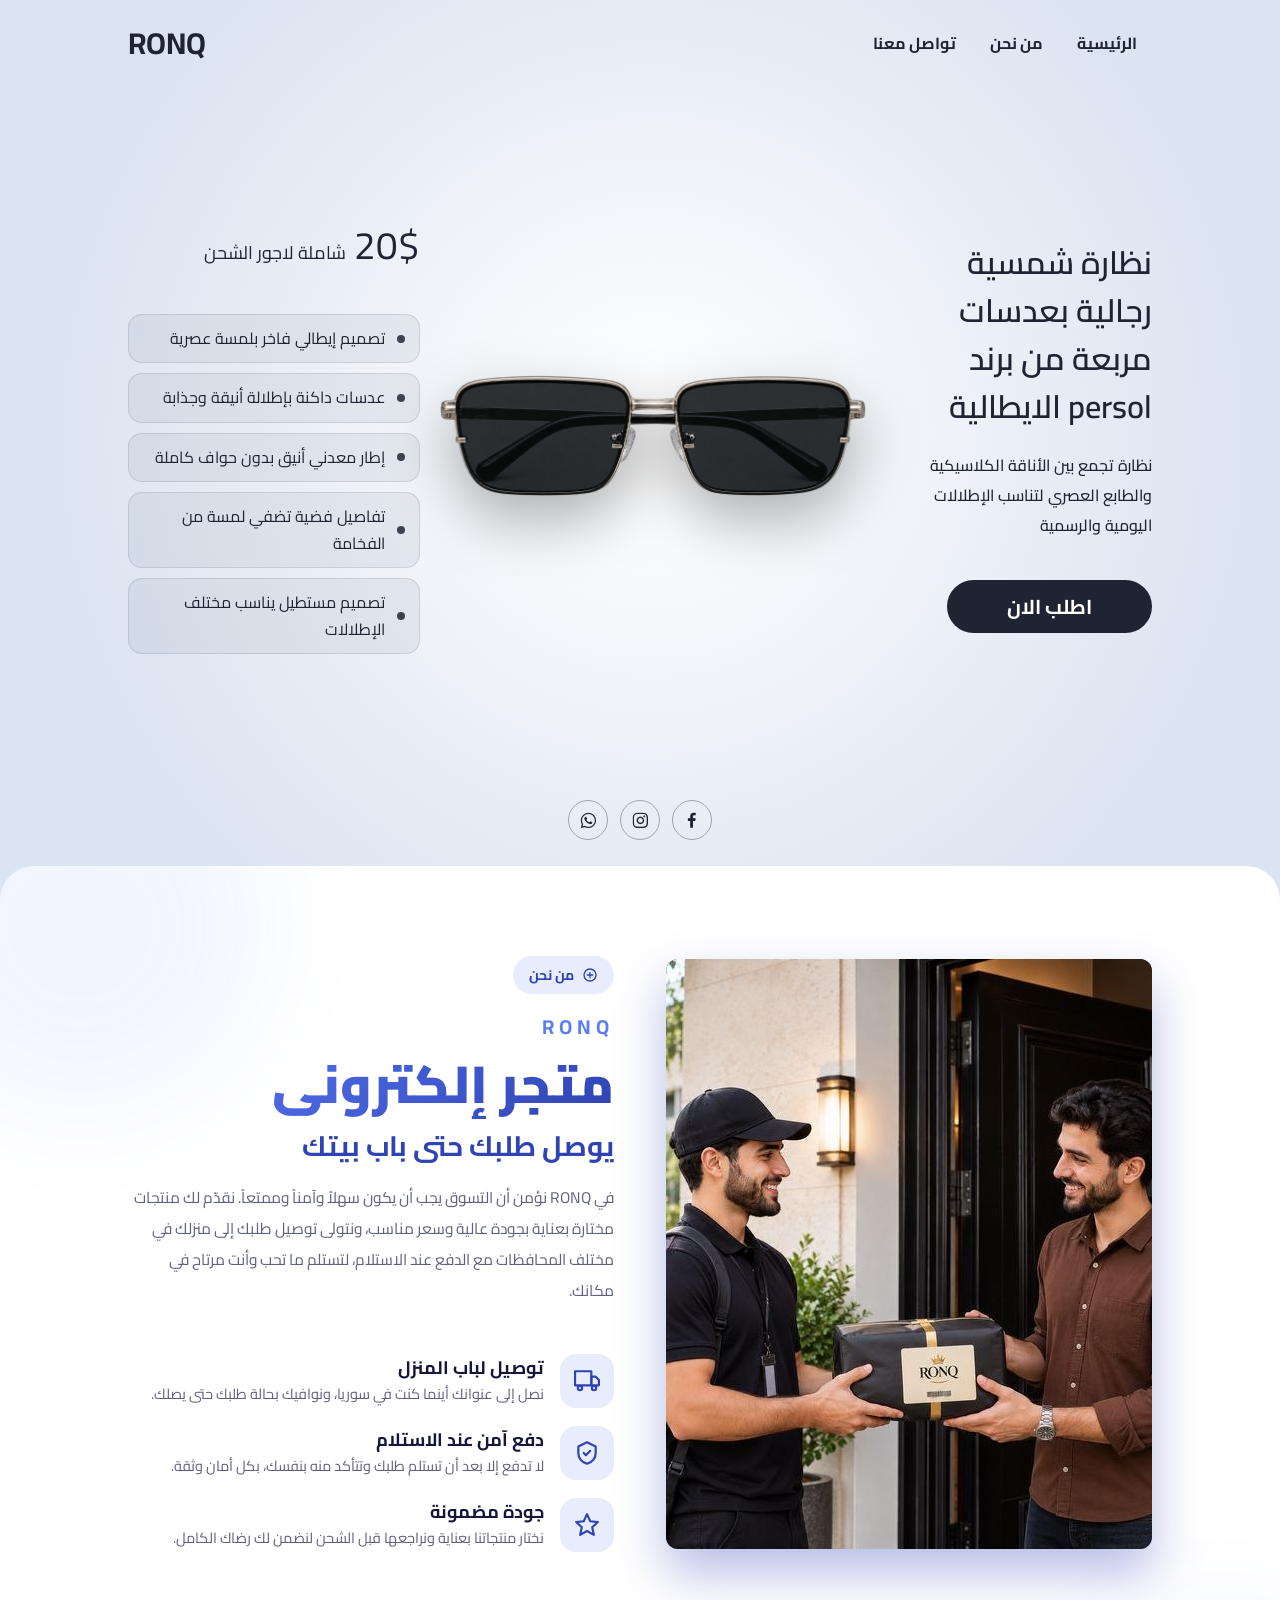
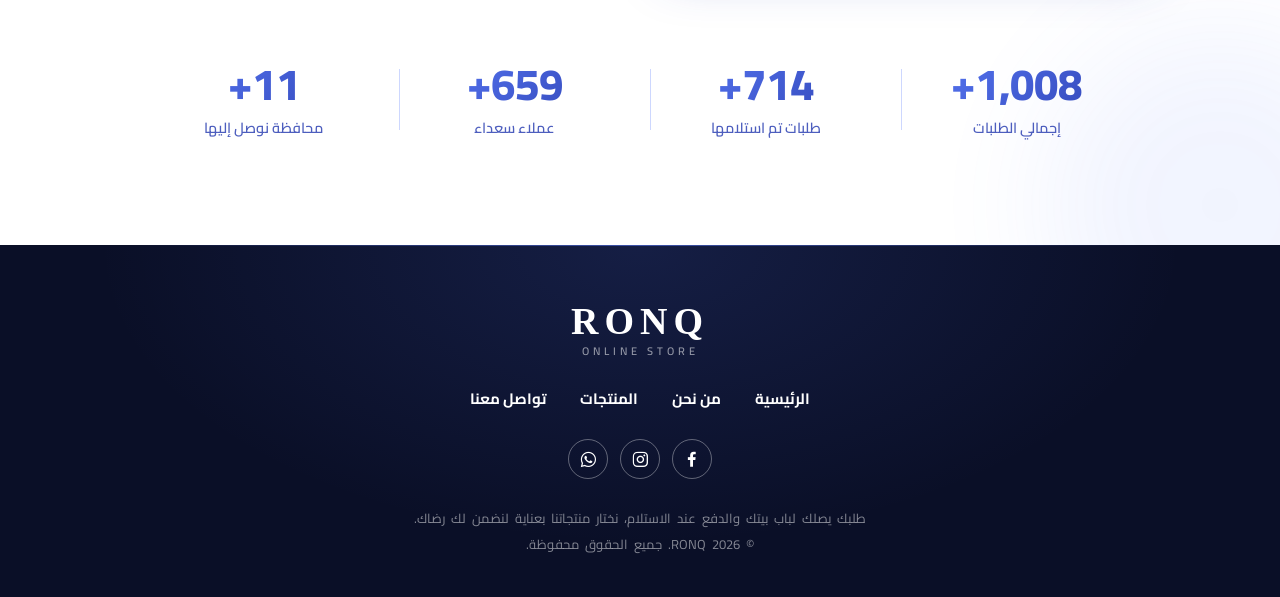
==== index.html @ 63334a73 "Add files via upload" ====
<!DOCTYPE html>
<html lang="ar" dir="rtl">
<head>
    <meta charset="UTF-8">
    <meta name="viewport" content="width=device-width, initial-scale=1.0">
    <title>RONQ</title>
    <link rel="stylesheet" href="ronq.css">
    <link rel="stylesheet" href="about.css">
    <link rel="stylesheet" href="footer.css">
    <link href='https://unpkg.com/boxicons@2.1.4/css/boxicons.min.css' rel='stylesheet'>

    <!-- يُنفَّذ قبل رسم الصفحة: يخفي المحتوى لحين حركة الدخول، ويُبقي اللودر ظاهراً بعد "الرئيسية" -->
    <script>
    (function () {
        var d = document.documentElement;
        d.classList.add('intro-pending');
        try {
            if (sessionStorage.getItem('ronqReload')) {
                d.classList.add('reloading');
                d.style.setProperty('--loader-bg', sessionStorage.getItem('ronqReloadBg') || '#1b2340');
            }
        } catch (e) {}
        // شبكة أمان: إن تعطل الـ JS لا يبقى المحتوى مخفياً
        setTimeout(function () { d.classList.remove('intro-pending', 'reloading'); }, 8000);
    })();
    </script>
</head>
<body>

    <!-- لودر إعادة التحميل -->
    <div class="page-loader" id="pageLoader" aria-hidden="true"><div class="spinner"></div></div>
 
    <div class="shamelll light" id="home">
 
        <!-- طبقة الخلفية التي تتسع من وسط المنتج عند تغيير اللون -->
        <div class="bg-wave"></div>
 
        <div class="safhaon">
 
            <div class="navbar">
                <ul>
                    <li><a href="index.html" data-reload>الرئيسية</a></li>
                    <li><a href="#about" data-scroll="about">من نحن</a></li>
                    <li><a href="https://wa.me/40722719456">تواصل معنا</a></li>
                </ul>
 
                <a href="index.html" class="logo">RONQ</a>
            </div>
 
            <div class="mohtaoa">
 
                <div class="text">
                    <h1>نظارة شمسية رجالية بعدسات مربعة من برند persol الايطالية</h1>
 
                    <p>نظارة تجمع بين الأناقة الكلاسيكية والطابع العصري لتناسب الإطلالات اليومية والرسمية </p>
 
                    <button class="atlopalan">اطلب الان</button>
                </div>
 
                <div class="imgs">
                    <!-- يضبطها الـ JS تلقائياً على أول منتج في products.js -->
                    <img class="asd" src="imgs/النظارة_فقط_دون_مساحات_خلفية.png" alt="المنتج">
                    <!-- شارة العرض: تظهر فقط للمنتجات التي فيها offer: true في products.js -->
                    <div class="offer-badge" id="offerBadge" hidden>
                        <small class="ob-label">عرض خاص</small>
                        <b class="ob-text"></b>
                    </div>
                </div>
 
                <div class="maizat">
 
                    <div class="alsaer">
                        <!-- <p class="kdem">25$</p> -->
                        <p class="jaaded"><strong class="price">20$</strong> <span>شاملة لاجور الشحن</span></p>
                    </div>
 
                    <div class="overlay">
                        <ul>
                            <li>تصميم إيطالي فاخر بلمسة عصرية</li>
                            <li>عدسات داكنة بإطلالة أنيقة وجذابة</li>
                            <li>إطار معدني أنيق بدون حواف كاملة</li>
                            <li>تفاصيل فضية تضفي لمسة من الفخامة</li>
                            <li>تصميم مستطيل يناسب مختلف الإطلالات</li>
                        </ul>
                    </div>
 
                </div>
 
            </div>
 
            <div class="thelsafhaon">
 
                <div class="tauasul">
                    <a href="#"><i class='bx bxl-facebook'></i></a>
                    <a href="https://www.instagram.com/ronq183?exln=cGUzbmtyMDUyeHpk"><i class='bx bxl-instagram'></i></a>
                    <a href="https://wa.me/40722719456"><i class='bx bxl-whatsapp'></i></a>
                    <!-- <a href="#"><i class='bx bxl-messenger'></i></a> -->
                </div>
 
                <!-- <div class="taosel">
                    <p>من متجرنا إلى بابك</p>
                </div> -->
 
                <!-- شريط المنتجات: تملؤه الجافاسكربت من products.js، لا تضف صوراً هنا -->
                <div class="carousel">
                    <!-- <button class="nav-btn prev" type="button" aria-label="المنتج السابق"><i class='bx bxs-chevron-right'></i></button> -->
                    <!-- <div class="icon"></div> -->
                    <!-- <button class="nav-btn next" type="button" aria-label="المنتج التالي"><i class='bx bxs-chevron-left'></i></button> -->
                </div>
 
            </div>
 
        </div>
    </div>
 
 
<!-- ================= قسم من نحن ================= -->
<section class="about" id="about">
    <div class="about-inner">
        <div class="about-grid">
 
            <!-- الصور (يمين) -->
            <div class="about-media rv from-right">
                <div class="img-main"><img src="imgs/photo_2026-11-03_06-49-16.jpg" alt="متجر RONQ" loading="lazy"></div>
            </div>
 
            <!-- النصوص (يسار) -->
            <div class="about-text rv from-left" style="--d:.15s">
                <div class="about-tag">
                    <svg viewBox="0 0 24 24" fill="none" stroke="currentColor" stroke-width="2" stroke-linecap="round"><circle cx="12" cy="12" r="9"/><path d="M12 8v8M8 12h8"/></svg>
                    من نحن
                </div>
                <div class="about-brand">RONQ</div>
                <h2><span class="h-store">متجر إلكتروني</span> <em>يوصل طلبك حتى باب بيتك</em></h2>
                <p class="desc">
                    في RONQ نؤمن أن التسوق يجب أن يكون سهلاً وآمناً وممتعاً. نقدّم لك منتجات مختارة بعناية بجودة عالية وسعر مناسب،
                    ونتولى توصيل طلبك إلى منزلك في مختلف المحافظات مع الدفع عند الاستلام، لتستلم ما تحب وأنت مرتاح في مكانك.
                </p>
 
                <div class="features">
                    <div class="feature">
                        <div class="f-icon">
                            <svg viewBox="0 0 24 24" fill="none" stroke="currentColor" stroke-width="2" stroke-linecap="round" stroke-linejoin="round"><path d="M1 3h15v13H1z"/><path d="M16 8h4l3 3v5h-7z"/><circle cx="5.5" cy="18.5" r="2"/><circle cx="18.5" cy="18.5" r="2"/></svg>
                        </div>
                        <div><h3>توصيل لباب المنزل</h3><p>نصل إلى عنوانك أينما كنت في سوريا، ونوافيك بحالة طلبك حتى يصلك.</p></div>
                    </div>
                    <div class="feature">
                        <div class="f-icon">
                            <svg viewBox="0 0 24 24" fill="none" stroke="currentColor" stroke-width="2" stroke-linecap="round" stroke-linejoin="round"><path d="M12 2l8 4v6c0 5-3.5 8.5-8 10-4.5-1.5-8-5-8-10V6z"/><path d="M9 12l2 2 4-4"/></svg>
                        </div>
                        <div><h3>دفع آمن عند الاستلام</h3><p>لا تدفع إلا بعد أن تستلم طلبك وتتأكد منه بنفسك، بكل أمان وثقة.</p></div>
                    </div>
                    <div class="feature">
                        <div class="f-icon">
                            <svg viewBox="0 0 24 24" fill="none" stroke="currentColor" stroke-width="2" stroke-linecap="round" stroke-linejoin="round"><path d="M12 2l3 6.5 7 .8-5.2 4.8 1.5 7-6.3-3.6-6.3 3.6 1.5-7L2 9.3l7-.8z"/></svg>
                        </div>
                        <div><h3>جودة مضمونة</h3><p>نختار منتجاتنا بعناية ونراجعها قبل الشحن لنضمن لك رضاك الكامل.</p></div>
                    </div>
                </div>
            </div>
        </div>
 
        <!-- العدادات -->
        <div class="counters rv" style="--d:.1s">
            <div class="counter"><div class="num" data-count="1200">0</div><div class="lbl">إجمالي الطلبات</div></div>
            <div class="counter"><div class="num" data-count="850">0</div><div class="lbl">طلبات تم استلامها</div></div>
            <div class="counter"><div class="num" data-count="785">0</div><div class="lbl">عملاء سعداء</div></div>
            <div class="counter"><div class="num" data-count="14">0</div><div class="lbl">محافظة نوصل إليها</div></div>
        </div>
    </div>
</section>
 
<!-- ================= الفوتر ================= -->
<footer class="footer" id="footer">
    <div class="footer-inner rv">
 
        <a href="#home" data-scroll="top" class="f-logo">
            RONQ
            <small>ONLINE STORE</small>
        </a>
 
        <ul class="f-nav">
            <li><a href="#home" data-scroll="top">الرئيسية</a></li>
            <li><a href="#about" data-scroll="about">من نحن</a></li>
            <li><a href="#home" data-scroll="top">المنتجات</a></li>
            <li><a href="https://wa.me/40722719456" target="_blank" rel="noopener">تواصل معنا</a></li>
        </ul>
 
        <div class="f-social">
            <a href="#" aria-label="فيسبوك"><i class='bx bxl-facebook'></i></a>
            <a href="https://www.instagram.com/ronq183?exln=cGUzbmtyMDUyeHpk" aria-label="انستغرام"><i class='bx bxl-instagram'></i></a>
            <a href="https://wa.me/40722719456" target="_blank" rel="noopener" aria-label="واتساب"><i class='bx bxl-whatsapp'></i></a>
            <!-- <a href="#" aria-label="ميتا"><i class='bx bxl-meta'></i></a> -->
        </div>
 
        <p class="f-copy">
            طلبك يصلك لباب بيتك والدفع عند الاستلام، نختار منتجاتنا بعناية لنضمن لك رضاك.<br>
            © 2026 RONQ. جميع الحقوق محفوظة.
        </p>
    </div>
</footer>
 
<!-- زر العودة للأعلى -->
<button class="to-top" id="toTop" type="button" aria-label="العودة للأعلى"><i class='bx bx-chevron-up'></i></button>
 
 
<!-- ================= طبقة الطلب ================= -->
<div class="maalomataltalab" id="orderOverlay" aria-hidden="true">
    <div class="order-page">
 
        <!-- نفس الشريط العلوي، و"من نحن" تغلق الطبقة وتنزل لقسم من نحن -->
        <div class="navbar">
            <ul>
                <li><a href="#">الرئيسية</a></li>
                <li><a href="#about" data-scroll="about">من نحن</a></li>
                <li><a href="#">تواصل معنا</a></li>
            </ul>
 
            <a href="index.html" class="logo">RONQ</a>
        </div>
 
        <div class="order-box" role="dialog" aria-modal="true" aria-labelledby="orderTitle">
            <div class="order-layout">
 
                <!-- ===== ملخص الطلب (يسار) ===== -->
                <aside class="order-summary">
                    <div class="sum-img"><img id="sumImg" alt=""></div>
 
                    <div class="sum-info">
                        <h3 id="sumName"></h3>
                        <div class="sum-price">
                            <span class="sum-old" id="sumOld"></span>
                            <strong id="sumNew"></strong>
                        </div>
                        <p class="sum-ship">شامل أجور الشحن</p>
                    </div>
 
                    <ul class="sum-badges">
                        <li>
                            <span class="ic"><i class='bx bxs-wallet'></i></span>
                            <div><b>الدفع عند الاستلام</b><small>لا تدفع شيئاً قبل وصول طلبك</small></div>
                        </li>
                        <li>
                            <span class="ic"><i class='bx bxs-truck'></i></span>
                            <div><b>التوصيل لباب البيت</b><small>نوصّل طلبك إلى مكانك مباشرة</small></div>
                        </li>
                        <li>
                            <span class="ic"><i class='bx bxs-package'></i></span>
                            <div><b>الشحن مشمول بالسعر</b><small>السعر المعروض يشمل أجور الشحن</small></div>
                        </li>
                    </ul>
                </aside>
 
                <!-- ===== نموذج التعبئة (يمين) ===== -->
                <form class="order-form" id="orderForm" novalidate>
                    <button class="order-close" type="button" aria-label="إغلاق"></button>
                    <h2 id="orderTitle">أكمل بيانات طلبك</h2>
 
                    <div class="field">
                        <label for="fName">الاسم الكامل</label>
                        <input type="text" id="fName" autocomplete="name" placeholder="مثال: أحمد محمد">
                        <small class="err"></small>
                    </div>
 
                    <div class="field">
                        <label for="x">رقم الهاتف</label>
                        <!-- يبنيها ملف phone.js (رمز سوريا + سهم القائمة)، ويجب أن يبقى الـ id هو x -->
                        <input id="x">
                    </div>
 
                    <div class="row-2">
                        <div class="field">
                            <label for="fGov">المحافظة</label>
                            <select id="fGov">
                                <option value="" selected disabled>اختر المحافظة</option>
                                <option>دمشق</option>
                                <option>ريف دمشق</option>
                                <option>حلب</option>
                                <option>حمص</option>
                                <option>حماة</option>
                                <option>اللاذقية</option>
                                <option>طرطوس</option>
                                <option>إدلب</option>
                                <option>درعا</option>
                                <option>السويداء</option>
                                <option>القنيطرة</option>
                                <option>دير الزور</option>
                                <option>الرقة</option>
                                <option>الحسكة</option>
                            </select>
                            <small class="err"></small>
                        </div>
 
                        <div class="field">
                            <label for="fCity">البلد / المدينة / القرية</label>
                            <input type="text" id="fCity" autocomplete="address-level2" placeholder="اكتب اسم بلدتك">
                            <small class="err"></small>
                        </div>
                    </div>
 
                    <div class="field">
                        <label>الكمية</label>
                        <div class="qty">
                            <!-- الأول ناقص (−) والثاني زائد (+) -->
                            <button type="button" id="qtyMinus" class="q-minus" aria-label="إنقاص"></button>
                            <span id="qtyVal">1</span>
                            <button type="button" id="qtyPlus" class="q-plus" aria-label="زيادة"></button>
                        </div>
                    </div>
 
                    <div class="totals">
                        <div><span>الإجمالي بالدولار</span><strong id="totUsd">0$</strong></div>
                        <div><span>الإجمالي بالليرة السورية</span><strong id="totSyp">0 ل.س</strong></div>
                    </div>
 
                    <button type="submit" class="order-submit">تأكيد الطلب</button>
                    <p class="order-ok" id="orderOk" hidden>تم تجهيز طلبك في واتساب، اضغط «إرسال» هناك لإتمامه</p>
                    <a class="sms-fallback" id="smsFallback" href="#" hidden>لا يعمل معك واتساب؟ أرسل الطلب برسالة SMS</a>
                </form>
 
            </div>
        </div>
    </div>
</div>
 
    <!-- الترتيب مهم: products.js ثم phone.js ثم ronq.js ثم about.js -->
    <script src="products.js"></script>
    <script src="phone.js"></script>
    <script src="ronq.js"></script>
    <script src="about.js"></script>
</body>
</html>
---- ronq.css ----
@import url('https://fonts.googleapis.com/css2?family=Cairo:wght@200..1000&display=swap');
 
*{
    padding: 0;
    margin: 0;
    box-sizing: border-box;
    list-style: none;
    border: none;
    text-decoration: none;
    font-family: 'cairo';
}
 
body{
    /* background: #0000c8; */
    overflow-x: hidden;
}
 
 
/* ========== الصفحة والخلفية ========== */
 
.shamelll{
    /* ألوان التدرج، يغيّرها الـ JS عند تبديل المنتج */
    --glow: #ffffff;   /* لون التوهج في الوسط (أبيض) */
    --base: #dbe4f1;   /* لون الحواف (تدرّج أبيض مائل للأزرق) */
    /* مركز التوهج: يضبطه الـ JS ليكون خلف صورة المنتج */
    --cx: 50%;
    --cy: 50%;
 
    position: relative;
    overflow: hidden;
    display: flex;
    justify-content: center;
    align-items: stretch;
    min-height: 100vh;
    min-height: 100svh;
    font-family: 'Cairo', sans-serif;
    padding-bottom: 40px;
}
 
/* نفس التدرج للخلفية الأساسية وللموجة المتسعة */
.shamelll,
.bg-wave{
    background:
        radial-gradient(circle at var(--cx) var(--cy), rgba(255,255,255,0.22) 0, rgba(255,255,255,0) 32vmax),
        radial-gradient(circle farthest-corner at var(--cx) var(--cy), var(--glow) 0%, var(--base) 75%);
}
 
.bg-wave{
    position: absolute;
    inset: 0;
    z-index: 0;
    pointer-events: none;
    clip-path: circle(0px at 50% 50%);
}
 
.safhaon{
    position: relative;
    z-index: 1;
    width: 80%;
    padding: 15px 0 20px;
    display: flex;
    flex-direction: column;
    justify-content: space-between;
    gap: 20px;
}
 
 
/* ========== الرأسية ========== */
 
.navbar{
    display: flex;
    justify-content: space-between;
    align-items: center;
    flex-wrap: wrap;
    gap: 10px;
}
 
.navbar a{
    font-size: 30px;
    font-weight: 700;
    color: #fff;
}
 
.navbar ul li{
    display: inline-block;
}
 
.navbar ul li a{
    position: relative;
    padding: 4px 0;
    font-size: 16px;
    font-weight: 700;
    margin: 0 15px;
    transition: opacity 0.3s;
}
 
/* خط يتمدد تحت الرابط (نفس تنسيق روابط الفوتر) */
.navbar ul li a::after{
    content: '';
    position: absolute;
    right: 0;
    bottom: -2px;
    width: 0;
    height: 2px;
    border-radius: 2px;
    background: #fff;
    transition: width 0.3s;
}
 
@media (hover: hover){
    .navbar ul li a:hover{ opacity: 0.85; }
    .navbar ul li a:hover::after{ width: 100%; }
}
 
 
 
/* ========== المحتوى ========== */
 
.mohtaoa{
    flex: 1;
    display: flex;
    justify-content: space-between;
    align-items: center;
    gap: 20px;
}
 
/* اليمين: النص */
.text{
    /* width: 28%; */
    flex: 0 1 28%;
}
 
.text h1{
    font-size: clamp(26px, 3vw, 32px);
    font-weight: 600;
    color: #fff;
    line-height: 1.5;
    margin: 20px 0;
}
 
.text p{
    color: #fff;
    font-size: 16px;
    font-weight: 500;
    margin: 20px 0;
}
 
.text button{
    padding: 8px 60px;
    color: rgb(65, 64, 64);
    background-color: #fff;
    border-radius: 30px;
    font-size: 20px;
    font-weight: 700;
    margin: 20px 0;
    cursor: pointer;
    font-family: inherit;
    animation: zxzxz 2s infinite;
}
 
/* الوسط: صورة المنتج (حتى 550px وتصغر حسب الشاشة) */
.imgs{
    /* width: 40%; */
    flex: 0 1 auto;
    width: clamp(260px, 36vw, 550px);
    height: clamp(260px, 34vw, 440px);   /* صندوق ثابت: لا يتغير حجم الصفحة مهما كانت أبعاد صورة المنتج */
    display: flex;
    justify-content: center;
}
 
.imgs img{
    width: 100%;
    display: block;
    height: 100%;
    object-fit: contain;                 /* الصورة تُعرض كاملة داخل الصندوق الثابت */
    filter: drop-shadow(0 25px 30px rgba(0, 0, 0, 0.3));
    animation: xxxxx 2s ease-in-out infinite;
}
 
/* اليسار: السعر والميزات */
/* .maizat{
    flex: 0 1 28%;
} */
 
.alsaer{
    margin-bottom: 40px;
    color: #fff;
    font-size: clamp(28px, 3vw, 40px);
    font-weight: 400;
    line-height: 1.5;
}
 
.alsaer .kdem{
    text-decoration: line-through;
    text-decoration-thickness: 2px;
}
 
.alsaer .jaaded span{
    font-size: 18px;
}
 
.alsaer .jaaded .price{
    font-weight: inherit;
}
 
/* الميزات: كل ميزة في صندوق بخلفية شفافة (نفس تنسيق صناديق طبقة تأكيد الطلب) بعرض القسم كاملاً */
.overlay ul{
    width: 100%;
    display: flex;
    flex-direction: column;
    gap: 10px;
}
 
.overlay ul li{
    display: flex;
    align-items: center;
    gap: 12px;
    width: 100%;
    padding: 10px 14px;
    border-radius: 14px;
    background: rgba(255, 255, 255, 0.07);
    border: 1px solid rgba(255, 255, 255, 0.12);
    font-size: 16px;
    color: #fff;
    line-height: 1.7;
    text-align: start;
}
 
/* نقطة صغيرة بدل رمز القائمة الافتراضي */
.overlay ul li::before{
    content: '';
    flex: none;
    width: 8px;
    height: 8px;
    border-radius: 50%;
    background: #fff;
    opacity: 0.85;
}
 
 
/* ========== ذيل الصفحة ========== */
 
.thelsafhaon{
    display: flex;
    justify-content: center;
    align-items: center;
    /* gap: 20px; */
}
 
/* .thelsafhaon .tauasul{
    flex: none;
}
 
.thelsafhaon .taosel{
    flex: 1 1 140px;
    text-align: center;
}
 
.thelsafhaon .taosel p{
    font-size: 20px;
    font-weight: 600;
} */
 
 
/* ----- شريط المنتجات (حلقة من 5 صور + سهمان) ----- */
 
/* .carousel{
    display: flex;
    align-items: center;
    gap: 8px;
    flex: 0 1 540px;
    min-width: 0;
}
 
.icon{
    display: flex;
    align-items: center;
    justify-content: center;
    gap: 8px;
    flex: 1;
    min-width: 0;
}
 
.icon img{
    flex: 1 1 0;
    min-width: 0;
    max-width: 105px;
    width: auto;
    height: auto;
    cursor: pointer;
    opacity: 0.8;
    user-select: none;
    -webkit-user-drag: none;
    transition: transform 0.4s, opacity 0.3s, filter 0.3s;
} */
 
/* المنتج المعروض حالياً في المنتصف */
.icon img.active{
    opacity: 1;
    cursor: default;
}
 
/* السهمان */
.nav-btn{
    flex: none;
    width: 36px;
    height: 36px;
    border-radius: 50%;
    display: grid;
    place-items: center;
    background-color: rgba(18, 18, 18, 0.25);
    color: #ffffffcc;
    font-size: 20px;
    cursor: pointer;
    transition: background-color 0.3s, transform 0.2s;
}
 
.nav-btn:hover{
    background-color: rgba(18, 18, 18, 0.45);
}
 
.nav-btn:active{
    transform: scale(0.9);
}
 
.nav-btn[hidden]{
    display: none;
}
 
/* .tauasul a i{
    font-size: 24px;
    color: #fff;
    margin-left: 30px;
    font-weight: 400;
} */

.tauasul{
        display: flex;
    justify-content: center;
    gap: 12px;
}


.tauasul a{
    width: 40px;
    height: 40px;
    border-radius: 50%;
    display: grid;
    place-items: center;
    font-size: 20px;
    color: #fff;
    border: 1px solid rgba(255, 255, 255, .35);
    transition: background-color .3s, color .3s, transform .3s, border-color .3s;
}
 
.taosel p{
    font-size: 18px;
    color: #fff;
}
 
/* التكبير عند المرور فقط في الأجهزة التي تدعم الماوس */
@media (hover: hover){
    .icon img:hover{
        transform: scale(1.15);
        opacity: 1;
        position: relative;
        z-index: 2;
    }
}
 
 
/* ========== التاب والجوال: ترتيب عمودي ========== */

@media (max-width: 900px){

    .safhaon{
        width: 92%;
        justify-content: flex-start;
        align-items: center;
        gap: 18px;
    }

    /* نفكّ هذه الصناديق لتصير عناصرها أبناءً مباشرين لـ .safhaon فنرتّبها كما نريد */
    .mohtaoa,
    .thelsafhaon,
    .text,
    .maizat{
        display: contents;
    }

    /* الترتيب: الشريط العلوي ← صورة المنتج ← العنوان ← الشرح ← السعر ← الزر ← شريط المنتجات ← الميزات */
    .navbar{ order: 0; width: 100%; }

    /* صندوق ثابت للمنتج الكبير: أي صورة تُعرض كاملة داخله بنفس المساحة، فلا يتغير حجم الصفحة بين المنتجات */
    .safhaon .imgs{
        order: 1;
        width: min(100%, 560px);
        height: clamp(180px, 54vw, 340px);   /* صندوق ثابت أصغر: النظارات عريضة فلا نترك فراغاً كبيراً حولها */
        margin-top: 26px;                    /* مسافة بين الشريط العلوي وصورة المنتج */
    }
    .imgs img{ height: 100%; object-fit: contain; }

    /* العنوان والشرح والسعر والميزات: بعرض الصفحة وعلى جهة اليمين */
    .safhaon .text h1,
    .safhaon .text p,
    .safhaon .alsaer,
    .safhaon .overlay{
        width: 100%;
        max-width: 620px;
        text-align: start;
    }

    /* العنوان والشرح بعرض أقل من الصفحة، ملتصقان بالجهة اليمنى */
    .safhaon .text h1,
    .safhaon .text p{
        width: 90%;
        align-self: flex-start;
    }

    .safhaon .text h1{ order: 2; margin: calc(12px - var(--trim, 20px)) 0 0; }   /* المسافة بين الصورة والعنوان: 30px تقريباً (--trim يحسبها ronq.js) */      /* المسافة بين الصورة والعنوان (قلّلها أو زِدها من هنا) */
    .safhaon .text p{ order: 3; margin: 0; font-size: 13.5px; line-height: 1.9; }

    /* السعر: القديم المشطوب يمين، والجديد يسار. بلا سعر قديم يبقى الجديد على اليمين */
    .safhaon .alsaer{
        order: 4;
        margin: 0;
        display: flex;
        justify-content: space-between;
        align-items: center;
        gap: 12px;
        font-size: clamp(24px, 7vw, 32px);
    }
    .safhaon .alsaer .kdem{ font-size: 0.7em; opacity: 0.85; }
    .safhaon .alsaer .jaaded{ display: flex; align-items: baseline; gap: 8px; }
    .safhaon .alsaer .jaaded span{ font-size: 13px; }

    /* الزر بعد السعر (بدون تغيير في شكله) */
    .safhaon .text button{ order: 5; align-self: center; margin: 16px 0; }

    /* شريط المنتجات: بدون أسهم، يمرَّر باللمس، وكل صورة لها خلفية شفافة ضبابية */
    .safhaon .carousel{
        order: 6;
        flex: none;
        width: 100%;
        max-width: 620px;
    }
    .carousel .nav-btn{ display: none; }

    .icon{
        display: flex;
        justify-content: flex-start;
        align-items: stretch;
        gap: 10px;
        height: auto;
        padding: 4px 0;
        overflow-x: auto;
        overflow-y: hidden;
        scroll-snap-type: x proximity;
        -webkit-overflow-scrolling: touch;
        scrollbar-width: none;
    }
    .icon::-webkit-scrollbar{ display: none; }

    /* عرض الصورة = (العرض − الفراغات) ÷ 2.5 : صورتان كاملتان ونصف الثالثة للدلالة على التمرير */
    .icon img{
        flex: 0 0 calc((100% - 20px) / 2.5);
        min-width: 0;
        max-width: none;
        height: auto;
        aspect-ratio: 1 / 1;
        object-fit: contain;
        padding: 12px;
        opacity: 1;
        border-radius: 16px;
        background: rgba(255, 255, 255, 0.07);
        border: 1px solid rgba(255, 255, 255, 0.12);
        -webkit-backdrop-filter: blur(10px);
        backdrop-filter: blur(10px);
        scroll-snap-align: start;
    }
    .icon img:hover{ transform: none; z-index: auto; }

    .safhaon .overlay{ order: 7; margin: 20px 0; }

    .overlay ul{
        width: 100%;
        text-align: start;
    }

    .taosel{ order: 8; text-align: center; }

    /* أيقونات التواصل مخفية في الشاشات الصغيرة بكل تنسيقاتها */
    .tauasul{ display: none; }

    /* الشريط السفلي فارغ (الجافاسكربت معطّل): نخفيه حتى لا يضيف مسافة زائدة */
    .carousel:empty{ display: none; }
}

@media (max-width: 600px){

    .shamelll{ padding-bottom: 0; }

    .navbar{ justify-content: center; }

    .navbar a{ font-size: 20px; }

    .navbar ul{ margin-left: 10px; }

    .navbar ul li a{
        font-size: 15px;
        margin: 0 4px;
    }

    .text button{
        padding: 8px 40px;
        font-size: 18px;
    }

    .overlay ul li{
        font-size: 15px;
        padding: 9px 12px;
    }

    .taosel p{
        font-size: 16px;
        margin: 30px 0;
    }

    .tauasul a i{
        font-size: 22px;
        margin: 0 12px;
        display: none;
    }
}


/* حركة الانميشن الخاصة بالصورة */
 
 
 
@keyframes xxxxx {
    0%,
    100% {
        transform: translatey(5px);
    }
 
    50% {
        transform: translatey(-5px);
    }
}
 
 
@keyframes zxzxz {
  50% {
    opacity: 0.5;
  }
}
 
 
/* ========== طبقة الطلب (شفافة وضبابية بلون خلفية المنتج) ========== */
 
.maalomataltalab{
    /* ألوان افتراضية (نفس أزرق الصفحة)، يضبطها الـ JS من خلفية المنتج المعروض عند الفتح */
    /* --glow: #1a6fff;
    --base: #0000c8; */
 
    position: fixed;
    inset: 0;
    z-index: 100;
    display: flex;
    overflow-y: auto;
    font-family: 'Cairo', sans-serif;
 
    /* احتياطي للمتصفحات القديمة التي لا تدعم color-mix */
    background: rgba(0, 0, 40, 0.72);
    /* لون المنتج نفسه بشفافية: توهج خفيف في الجانبين وحواف أغمق */
    background:
        radial-gradient(circle at 25% 35%, color-mix(in srgb, var(red) 90%, transparent) 0, transparent 55%),
        radial-gradient(circle at 85% 80%, color-mix(in srgb, var(red) 32%, transparent) 0, transparent 50%),
        color-mix(in srgb, var(--base) 80%, transparent);
    -webkit-backdrop-filter: blur(16px);
    backdrop-filter: blur(16px);
 
    opacity: 0;
    visibility: hidden;
    pointer-events: none;
    transition: opacity 0.4s ease, visibility 0s linear 0.4s;
}
 
.maalomataltalab.open{
    opacity: 1;
    visibility: visible;
    pointer-events: auto;
    transition: opacity 0.4s ease, visibility 0s;
}
 
.maalomataltalab input,
.maalomataltalab select,
.maalomataltalab button{
    font-family: inherit;
}
 
body.no-scroll{
    overflow: hidden;
}
 
/* نفس عرض صفحتك الرئيسية: الشريط العلوي ثم المحتوى في المنتصف */
.order-page{
    position: relative;
    width: 80%;
    min-height: 100vh;
    min-height: 100svh;
    margin: 0 auto;
    padding: 15px 0 24px;
    display: flex;
    flex-direction: column;
    gap: 20px;
}
 
.order-box{
    flex: 1;
    display: flex;
    align-items: center;
    justify-content: center;
    transform: translateY(30px) scale(0.97);
    transition: transform 0.4s ease;
}
 
.maalomataltalab.open .order-box{
    transform: translateY(0) scale(1);
}
 
/* الملخص يسار والنموذج يمين، والمحتوى كله في المنتصف مع مسافة واضحة بينهما */
.order-layout{
    width: 100%;
    max-width: 1100px;
    margin: 0 auto;
    display: flex;
    align-items: center;
    justify-content: center;
    gap: clamp(48px, 8vw, 110px);
    direction: ltr;
}
 
.order-layout > *{
    direction: rtl;
}
 
 
/* ===== ملخص الطلب (بدون خلفية متوهجة) ===== */
 
.order-summary{
    flex: 1 1 460px;
    min-width: 0;
    display: flex;
    flex-direction: column;
    align-items: center;
    gap: 22px;
    text-align: center;
    color: #fff;
}
 
.sum-img{
    position: relative;
    width: 100%;
    display: flex;
    justify-content: center;
    padding-bottom: 18px;
    /* ارتفاع محدد: أي صورة أكبر منه تصغر تلقائياً ولا تدفع العناصر التي تحتها */
    height: clamp(170px, 36vh, 260px);
}
 
/* ظل ناعم تحت المنتج وهو يطفو */
.sum-img::after{
    content: '';
    position: absolute;
    bottom: 0;
    left: 50%;
    transform: translateX(-50%);
    width: 55%;
    height: 16px;
    border-radius: 50%;
    background: radial-gradient(ellipse at center, rgba(0, 0, 0, 0.35) 0, rgba(0, 0, 0, 0) 70%);
}
 
/* صورة المنتج كبيرة */
.sum-img img{
    position: relative;
    z-index: 1;
    width: min(100%, 460px);
    height: 100%;
    max-height: 100%;
    object-fit: contain;
    display: block;
    filter: drop-shadow(0 20px 24px rgba(0, 0, 0, 0.3));
    animation: xxxxx 2s ease-in-out infinite;
}
 
.sum-info h3{
    font-size: 22px;
    font-weight: 600;
    line-height: 1.4;
    margin-bottom: 10px;
}
 
.sum-price{
    display: flex;
    justify-content: center;
    align-items: baseline;
    gap: 14px;
}
 
.sum-old{
    font-size: 18px;
    text-decoration: line-through;
    text-decoration-thickness: 2px;
    opacity: 0.7;
}
 
.sum-price strong{
    font-size: 38px;
    font-weight: 700;
}
 
.sum-ship{
    margin-top: 4px;
    font-size: 14px;
    opacity: 0.85;
}
 
.sum-badges{
    width: 100%;
    max-width: 400px;
    display: flex;
    flex-direction: column;
    gap: 10px;
}
 
.sum-badges li{
    display: flex;
    align-items: center;
    gap: 14px;
    padding: 10px 14px;
    border-radius: 14px;
    text-align: start;
    background: rgba(255, 255, 255, 0.07);
    border: 1px solid rgba(255, 255, 255, 0.12);
}
 
/* أيقونات مفرغة الخلفية بإطار أبيض فقط */
.sum-badges .ic{
    flex: none;
    width: 46px;
    height: 46px;
    border-radius: 50%;
    display: grid;
    place-items: center;
    font-size: 24px;
    color: #fff;
    background: transparent;
    border: 1.5px solid #fff;
}
 
.sum-badges .ic i{
    line-height: 1;
}
 
.sum-badges b{
    display: block;
    font-size: 15px;
    font-weight: 700;
}
 
.sum-badges small{
    display: block;
    margin-top: 1px;
    font-size: 13px;
    opacity: 0.8;
}
 
 
/* ===== نموذج التعبئة: لوح شفاف بلون المنتج مثل نموذج الصورة ===== */
 
.order-form{
    position: relative;
    flex: 0 1 440px;
    min-width: 0;
    padding: 36px 28px 26px;
    border-radius: 8px;
    color: #fff;
    background: rgba(255, 255, 255, 0.14);
    background:
        linear-gradient(rgba(255, 255, 255, 0.047), rgba(255, 255, 255, 0.041)),
        color-mix(in srgb, var(red) 20%, transparent);
    box-shadow: 0 12px 40px rgba(0, 0, 0, 0.3);
}
 
.order-form h2{
    text-align: center;
    font-size: 28px;
    font-weight: 500;
    margin-bottom: 22px;
}
 
/* زر الإغلاق: علامة × مرسومة بالـ CSS في منتصف الدائرة تماماً */
.order-close{
    position: absolute;
    top: 10px;
    inset-inline-start: 12px;
    width: 34px;
    height: 34px;
    border-radius: 50%;
    background: rgba(255, 255, 255, 0.18);
    cursor: pointer;
    transition: background-color 0.3s;
}
 
.order-close::before,
.order-close::after{
    content: '';
    position: absolute;
    top: 50%;
    left: 50%;
    width: 14px;
    height: 2px;
    border-radius: 2px;
    background: #fff;
}
 
.order-close::before{ transform: translate(-50%, -50%) rotate(45deg); }
.order-close::after{ transform: translate(-50%, -50%) rotate(-45deg); }
 
.order-close:hover{
    background: rgba(255, 255, 255, 0.35);
}
 
.field{
    margin-bottom: 14px;
    flex: 1;
    min-width: 0;
}
 
.field label{
    display: block;
    font-size: 14px;
    font-weight: 600;
    margin-bottom: 6px;
}
 
.field > input,
.field > select{
    width: 100%;
    padding: 11px 14px;
    border-radius: 12px;
    border: 1px solid rgba(255, 255, 255, 0.3);
    background: rgba(255, 255, 255, 0.12);
    color: #fff;
    font-size: 16px;
    outline: none;
    transition: border-color 0.3s, background-color 0.3s;
}
 
.field > input::placeholder,
#x::placeholder{
    color: rgba(255, 255, 255, 0.55);
}
 
.field > input:focus,
.field > select:focus{
    border-color: #fff;
    background: rgba(255, 255, 255, 0.2);
}
 
.field > select option{
    background: var(--base);
    color: #fff;
}
 
.field.invalid > input,
.field.invalid > select{
    border-color: #ff9b9b;
}
 
.err{
    display: block;
    margin-top: 4px;
    font-size: 13px;
    color: #ffb3b3;
}
 
.row-2{
    display: flex;
    gap: 12px;
}
 
/* إطار خانة الهاتف (يبنيه phone.js) */
.phone-wrap:focus-within{
    box-shadow: 0 0 0 1px #fff;
}
 
#x:-webkit-autofill{
    -webkit-text-fill-color: #fff;
    transition: background-color 9999s ease-in-out 0s;
}
 
/* عداد الكمية: − و + مرسومتان بالـ CSS في منتصف الدائرة تماماً */
.qty{
    display: inline-flex;
    align-items: center;
    gap: 6px;
    padding: 4px;
    border-radius: 30px;
    background: rgba(255, 255, 255, 0.12);
    border: 1px solid rgba(255, 255, 255, 0.3);
}
 
.qty button{
    position: relative;
    width: 34px;
    height: 34px;
    border-radius: 50%;
    background: rgba(255, 255, 255, 0.2);
    cursor: pointer;
    transition: background-color 0.3s, transform 0.2s;
}
 
/* الخط الأفقي: موجود في الزرين (ناقص / زائد) */
.qty button::before,
.qty button.q-plus::after,
#qtyPlus::after{
    content: '';
    position: absolute;
    top: 50%;
    left: 50%;
    background: #fff;
    border-radius: 2px;
}
 
.qty button::before{
    width: 14px;
    height: 2px;
    transform: translate(-50%, -50%);
}
 
/* الخط العمودي: فقط في زر الزائد */
.qty button.q-plus::after,
#qtyPlus::after{
    width: 2px;
    height: 14px;
    transform: translate(-50%, -50%);
}
 
.qty button:hover{ background: rgba(255, 255, 255, 0.35); }
.qty button:active{ transform: scale(0.9); }
 
.qty span{
    min-width: 40px;
    text-align: center;
    font-size: 18px;
    font-weight: 700;
}
 
/* الإجمالي */
.totals{
    margin: 16px 0;
    padding: 12px 14px;
    border-radius: 12px;
    background: rgba(0, 0, 0, 0.22);
}
 
.totals div{
    display: flex;
    justify-content: space-between;
    align-items: center;
    gap: 10px;
    padding: 4px 0;
    font-size: 15px;
}
 
.totals strong{
    font-size: 18px;
    font-weight: 700;
}
 
.order-submit{
    width: 100%;
    padding: 12px;
    border-radius: 30px;
    background: #fff;
    color: #333;
    font-size: 20px;
    font-weight: 700;
    cursor: pointer;
    transition: transform 0.2s, opacity 0.3s;
}
 
.order-submit:active{ transform: scale(0.97); }
 
.order-ok{
    margin-top: 12px;
    text-align: center;
    font-weight: 600;
    color: #c9ffd2;
}

.sms-fallback{
    display: block;
    margin-top: 10px;
    text-align: center;
    font-size: 14px;
    font-weight: 600;
    color: #fff;
    text-decoration: underline;
    opacity: 0.9;
}
.sms-fallback[hidden]{ display: none; }
 
 
/* ===== التاب والجوال ===== */
 
@media (max-width: 900px){
    .order-page{ width: 92%; }
}
 
@media (max-width: 800px){
 
    .order-box{ align-items: flex-start; }
 
    .order-layout{
        flex-direction: column;
        align-items: stretch;
        gap: 16px;
    }
 
    /* الملخص يصير شريطاً فوق النموذج */
    .order-summary{
        flex: none;
        flex-direction: row;
        align-items: center;
        gap: 14px;
        padding: 12px 14px;
        text-align: start;
        border-radius: 14px;
        background: rgba(255, 255, 255, 0.07);
        border: 1px solid rgba(255, 255, 255, 0.12);
    }
 
    .sum-img{ width: 108px; height: 108px; flex: none; padding-bottom: 0; }
    .sum-img::after{ display: none; }
    .sum-img img{ width: 108px; height: 108px; max-height: none; object-fit: contain; animation: none; }
 
    .sum-info{ flex: 1; min-width: 0; }
    .sum-info h3{ font-size: 15px; margin-bottom: 4px; }
    .sum-price{ justify-content: flex-start; gap: 10px; }
    .sum-price strong{ font-size: 24px; }
    .sum-old{ font-size: 15px; }
    .sum-ship{ display: none; }
    .sum-badges{ display: none; }
 
    .order-form{
        flex: none;
        width: 100%;
        padding: 46px 18px 22px;
    }
 
    .order-form h2{ font-size: 22px; }
}
 
@media (max-width: 420px){
    .row-2{ flex-direction: column; gap: 0; }
}
 
 
/* ========== لودر إعادة تحميل الصفحة ========== */
 
.page-loader{
    position: fixed;
    inset: 0;
    z-index: 1000;
    display: grid;
    place-items: center;
    background: var(--loader-bg, #1b2340);
    opacity: 0;
    visibility: hidden;
    pointer-events: none;
    transition: opacity 0.35s ease, visibility 0s linear 0.35s;
}
 
html.reloading .page-loader{
    opacity: 1;
    visibility: visible;
    pointer-events: auto;
    transition: opacity 0.35s ease, visibility 0s;
}
 
html.reloading body{ overflow: hidden; }
 
.spinner{
    width: 58px;
    height: 58px;
    border-radius: 50%;
    border: 5px solid rgba(255, 255, 255, 0.25);
    border-top-color: #fff;
    animation: spin 0.9s linear infinite;
}
 
@keyframes spin{
    to{ transform: rotate(360deg); }
}
 
 
/* ========== شارة العرض (أعلى يمين المنتج) ========== */
 
.imgs{ position: relative; }
 
.offer-badge{
    position: absolute;
    top: 0;
    right: 0;
    z-index: 3;
    max-width: 170px;
    padding: 8px 18px 10px;
    border-radius: 18px 18px 4px 18px;
    text-align: center;
    line-height: 1.25;
    color: var(--base);
    background: #fff;
    box-shadow: 0 10px 26px rgba(0, 0, 0, 0.28);
    transform: rotate(6deg);
    animation: badgePulse 2.4s ease-in-out infinite;
}
 
.offer-badge[hidden]{ display: none; }
 
.offer-badge .ob-label{
    display: block;
    font-size: 12px;
    font-weight: 700;
    letter-spacing: 0.5px;
    opacity: 0.8;
}
 
.offer-badge .ob-text{
    display: block;
    font-size: 20px;
    font-weight: 800;
}
 
@keyframes badgePulse{
    0%, 100%{ transform: rotate(6deg) scale(1); }
    50%     { transform: rotate(6deg) scale(1.07); }
}
 
@media (max-width: 600px){
    .offer-badge{ padding: 6px 14px 8px; max-width: 140px; }
    .offer-badge .ob-text{ font-size: 17px; }
}
 
 
/* ========== حركة دخول الصفحة: المحتوى مخفي حتى تبدأ الحركة ========== */
 
html.intro-pending .text,
html.intro-pending .maizat,
html.intro-pending .imgs,
html.intro-pending .thelsafhaon,
html.intro-pending .text > *,
html.intro-pending .maizat > *,
html.intro-pending .thelsafhaon > *{
    opacity: 0;
}
 
html.intro-pending .text button{ animation: none; }
 
@media (prefers-reduced-motion: reduce){
    .spinner{ animation-duration: 2s; }
    .offer-badge{ animation: none; }
}

/* ========== سعر قديم غير موجود ========== */

.alsaer .kdem:empty{ display: none; }


/* ========== خلفيات فاتحة (الألوان الاحتياطية): نصوص غامقة هادئة ========== */

.shamelll.light{
    --ink: #1f2433;
    /* لون التمييز لقسم "من نحن" والفوتر وزر الأعلى (الأبيض لا يصلح لها) */
    --acc-glow: #5b7cfa;
    --acc-base: #2f43b3;
}

.shamelll.light .navbar a,
.shamelll.light .text h1,
.shamelll.light .text p,
.shamelll.light .alsaer,
.shamelll.light .overlay ul li,
.shamelll.light .tauasul a i,
.shamelll.light .taosel p{
    color: var(--ink);
}

.shamelll.light .navbar ul li a::after{ background: var(--ink); }

.shamelll.light .overlay ul li{
    background: rgba(31, 36, 51, 0.06);
    border-color: rgba(31, 36, 51, 0.12);
}

.shamelll.light .overlay ul li::before{ background: var(--ink); }

.shamelll.light .text button{
    background: var(--ink);
    color: #fff;
}

.shamelll.light .icon img{
    background: rgba(31, 36, 51, 0.06);
    border-color: rgba(31, 36, 51, 0.12);
}

.shamelll.light .nav-btn{
    background: rgba(31, 36, 51, 0.12);
    color: var(--ink);
}

.shamelll.light .tauasul a{
    color: var(--ink);
    border-color: rgba(31, 36, 51, 0.35);
}

.shamelll.light .offer-badge{
    color: #fff;
    background: var(--ink);
}

/* طبقة الطلب فوق خلفية فاتحة: نجعلها غامقة حتى تبقى النصوص البيضاء مقروءة */
.maalomataltalab.tone-dark{ background: rgba(20, 26, 50, 0.82); }
.maalomataltalab.tone-dark .order-form{ background: rgba(255, 255, 255, 0.1); }
---- about.css ----
@import url('https://fonts.googleapis.com/css2?family=Cairo:wght@200..1000&display=swap');
/* =====================================================
   about.css — قسم "من نحن" + زر العودة للأعلى
   ألوانه تتبع لون خلفية المنتج المعروض تلقائياً (عبر about.js)
   ===================================================== */
 
.about{
    --ab-glow: #1a6fff;
    --ab-base: #0000c8;
    --ab-ink:  #14163a;
    --ab-muted:#5d6080;
 
    position: relative;
    z-index: 2;
    margin-top: -34px;                 /* يتداخل قليلاً مع نهاية الصفحة الرئيسية بحافة منحنية */
    padding: 90px 0 70px;
    background: #fff;
    border-radius: 34px 34px 0 0;
    font-family: 'Cairo', sans-serif;
    color: var(--ab-ink);
    overflow: hidden;
}
 
/* بقع لونية ناعمة في الخلفية */
.about::before,
.about::after{
    content: '';
    position: absolute;
    width: 360px;
    height: 360px;
    border-radius: 50%;
    background: var(--ab-glow);
    opacity: .08;
    filter: blur(60px);
    pointer-events: none;
}
.about::before{ top: -120px; left: -100px; }
.about::after { bottom: -140px; right: -120px; }
 
.about-inner{
    position: relative;
    z-index: 1;
    width: 80%;                        /* نفس عرض الصفحة الرئيسية */
    max-width: 1200px;
    margin: 0 auto;
}
 
.about-grid{
    display: grid;
    grid-template-columns: 1fr 1fr;    /* العمود الأول = اليمين (RTL): الصور، والثاني = اليسار: النصوص */
    gap: clamp(24px, 4vw, 52px);       /* مسافة بسيطة بين الصورة والنصوص */
    align-items: center;
}
 
 
/* ========== الصور (يمين) ========== */
 
.about-media{
    position: relative;
}
 
.img-main{
    width: 100%;                       /* تملأ عمودها وتتكيف مع عرض الشاشة */
    aspect-ratio: 4 / 5;
    max-height: 590px;
    border-radius: 12px;
    overflow: hidden;
    background: linear-gradient(135deg, var(--ab-base), var(--ab-glow));
    box-shadow: 0 24px 50px color-mix(in srgb, var(--ab-base) 35%, transparent);
}
 
.img-small{
    position: absolute;
    left: 0;
    bottom: 0;
    width: 44%;
    aspect-ratio: 3 / 4;
    border-radius: 22px;
    overflow: hidden;
    background: linear-gradient(135deg, var(--ab-glow), var(--ab-base));
    border: 7px solid #fff;
    box-shadow: 0 16px 36px rgba(0, 0, 0, .2);
}
 
.img-main img,
.img-small img{
    width: 100%;
    height: 100%;
    object-fit: cover;
    display: block;
}
 
/* نفس صورة المتجر بقصّين مختلفين حتى لا تتكرر الصورة */
.img-main  img{ object-position: 55% 50%; }   /* الكيس والهدية */
.img-small img{ object-position: 12% 50%; }   /* واجهة الجوال */
 
.badge{
    position: absolute;
    left: 33%;
    bottom: -4px;
    width: 116px;
    height: 116px;
    border-radius: 50%;
    display: flex;
    flex-direction: column;
    align-items: center;
    justify-content: center;
    text-align: center;
    color: #fff;
    background: linear-gradient(135deg, var(--ab-glow), var(--ab-base));
    border: 5px solid #fff;
    box-shadow: 0 12px 28px color-mix(in srgb, var(--ab-base) 45%, transparent);
    animation: abFloat 3s ease-in-out infinite;
}
.badge b{ font-size: 23px; line-height: 1.1; font-weight: 800; }
.badge b::after{ content: '+'; }
.badge span{ font-size: 12px; opacity: .92; }
 
 
/* ========== النصوص (يسار) ========== */
 
.about-tag{
    display: inline-flex;
    align-items: center;
    gap: 8px;
    padding: 6px 16px;
    margin-bottom: 14px;
    border-radius: 30px;
    font-size: 14px;
    font-weight: 700;
    color: var(--ab-base);
    background: color-mix(in srgb, var(--ab-glow) 14%, #fff);
}
.about-tag svg{ width: 16px; height: 16px; }
 
.about-brand{
    direction: ltr;
    text-align: right;
    /* font-family: Georgia, 'Times New Roman', serif; */
    font-family: 'Cairo';
    font-size: 20px;
    font-weight: 700;
    letter-spacing: 5px;
    color: var(--ab-glow);
    margin-bottom: 6px;
}
 
.about-text h2{
    font-size: clamp(26px, 3.2vw, 30px);
    font-weight: 800;
    line-height: 1.5;
    margin-bottom: 14px;
    color: rgb(64, 64, 64);
    font-family: 'cairo';
}
.about-text h2 em{
    font-style: normal;
    font-size: clamp(22px, 2.6vw, 28px);
    font-weight: 700;
    color: var(--ab-base);
}
 
/* عبارة "متجر إلكتروني": أكبر، بتدرج من لون المنتج */
.about-text h2 .h-store{
    display: block;
    margin-bottom: 4px;
    font-size: clamp(34px, 4.6vw, 52px);
    font-weight: 900;
    line-height: 1.3;
    background: linear-gradient(135deg, var(--ab-glow), var(--ab-base));
    -webkit-background-clip: text;
    background-clip: text;
    -webkit-text-fill-color: transparent;
    color: transparent;
}
 
.about-text .desc{
    font-size: 15.5px;
    line-height: 2;
    color: var(--ab-muted);
    margin-bottom: 48px;               /* مسافة أكبر بين الشرح والميزات */
}
 
.features{ display: flex; flex-direction: column; gap: 18px; }
 
.feature{ display: flex; gap: 16px; align-items: flex-start; line-height: 1.5; }
 
.f-icon{
    flex: 0 0 54px;
    height: 54px;
    border-radius: 16px;
    display: grid;
    place-items: center;
    color: var(--ab-base);
    background: color-mix(in srgb, var(--ab-glow) 14%, #fff);
    transition: transform .35s, background-color .35s, color .35s;
}
.f-icon svg{ width: 26px; height: 26px; }
 
.feature:hover .f-icon{
    transform: translateY(-4px) rotate(-6deg);
    color: #fff;
    background: linear-gradient(135deg, var(--ab-glow), var(--ab-base));
}
 
.feature h3{ font-size: 18px; font-weight: 700; margin-bottom: 3px; color: var(--ab-ink); }
.feature p { font-size: 14.5px; line-height: 1.4; color: var(--ab-muted); }
 
 
/* ========== العدادات ========== */
 
.counters{
    margin-top: 72px;
    padding: 34px 20px;
    display: grid;
    grid-template-columns: repeat(4, 1fr);
    gap: 20px;
    border-radius: 24px;
    /* background: linear-gradient(135deg, var(--ab-base), var(--ab-glow)); */
    /* box-shadow: 0 20px 44px color-mix(in srgb, var(--ab-base) 35%, transparent); */
}
 
.counter{ position: relative; text-align: center; }
 
.counter:not(:last-child)::after{
    content: '';
    position: absolute;
    left: 0;
    top: 14%;
    height: 72%;
    width: 1px;
    background: color-mix(in srgb, var(--ab-glow) 30%, transparent);
}
 
/* الأرقام بتدرج من لون المنتج، والعناوين بلون المنتج الغامق */
.counter .num{
    font-size: clamp(28px, 4vw, 44px);
    font-weight: 800;
    line-height: 1.2;
    background: linear-gradient(135deg, var(--ab-glow), var(--ab-base));
    -webkit-background-clip: text;
    background-clip: text;
    -webkit-text-fill-color: transparent;
    color: transparent;
}
.counter .num::after{ content: '+'; }
.counter .lbl{ margin-top: 4px; font-size: 14.5px; font-weight: 600; color: var(--ab-base); opacity: .85; }
 
 
/* ========== ظهور تدريجي عند التمرير (فقط إذا كان JS يعمل) ========== */
 
.js .rv{
    opacity: 0;
    transform: translateY(30px);
    transition: opacity .8s ease, transform .8s cubic-bezier(.2, .8, .2, 1);
    transition-delay: var(--d, 0s);
}
.js .rv.from-right{ transform: translateX(60px); }   /* الصور تدخل من اليمين */
.js .rv.from-left { transform: translateX(-60px); }  /* النصوص تدخل من اليسار */
.js .rv.in{ opacity: 1; transform: none; }
 
 
/* ========== زر العودة للأعلى ========== */
 
.to-top{
    position: fixed;
    right: 18px;
    bottom: 18px;
    z-index: 50;
    width: 46px;
    height: 46px;
    border-radius: 50%;
    display: grid;
    place-items: center;
    font-size: 26px;
    color: var(--ab-glow, #1a6fff);
    cursor: pointer;
    background: transparent;
    border: 2px solid var(--ab-glow, #1a6fff);
    opacity: 0;
    visibility: hidden;
    transform: translateY(14px);
    transition: opacity .35s, transform .35s, visibility 0s linear .35s;
}
.to-top.show{
    opacity: 1;
    visibility: visible;
    transform: none;
    transition: opacity .35s, transform .35s, visibility 0s;
}
 
 
@keyframes abFloat{
    0%, 100%{ transform: translateY(4px); }
    50%     { transform: translateY(-5px); }
}
 
 
/* ========== التجاوب ========== */
 
@media (max-width: 900px){
    .about{ padding: 64px 0 50px; margin-top: -28px; border-radius: 28px 28px 0 0; }
    .about-inner{ width: 92%; }
 
    .about-grid{ grid-template-columns: 1fr; gap: 40px; }
 
    .about-media{ width: 100%; max-width: 480px; margin: 0 auto; }
 
    .about-text{ text-align: center; }
    .about-brand{ text-align: center; }
    .feature{ text-align: start; }
 
    .js .rv.from-right,
    .js .rv.from-left{ transform: translateY(30px); }   /* على الشاشات الضيقة: دخول من الأسفل فقط */
 
    .counters{ margin-top: 54px; grid-template-columns: repeat(2, 1fr); row-gap: 30px; }
    .counter:nth-child(2)::after{ display: none; }
}
 
@media (max-width: 600px){
    .about{ padding: 50px 0 40px; }
 
    .img-main{ width: 100%; aspect-ratio: 4 / 4.4; }
    .badge{ width: 92px; height: 92px; left: 30%; border-width: 4px; }
    .badge b{ font-size: 18px; }
    .badge span{ font-size: 11px; }
    .img-small{ border-width: 5px; border-radius: 18px; }
 
    .about-text .desc{ font-size: 15px; }
 
    .f-icon{ flex-basis: 46px; height: 46px; border-radius: 14px; }
    .f-icon svg{ width: 22px; height: 22px; }
    .feature h3{ font-size: 14px; }
    .feature p{ font-size: 12px; }
 
    .counters{ padding: 26px 12px; gap: 14px; border-radius: 20px; }
    .counter .lbl{ font-size: 13px; }
 
    .to-top{ width: 42px; height: 42px; right: 12px; bottom: 12px; }
}
 
@media (max-width: 360px){
    .badge{ width: 80px; height: 80px; }
    .badge span{ display: none; }
}
 
/* احترام من يفضّل تقليل الحركة */
@media (prefers-reduced-motion: reduce){
    .badge{ animation: none; }
    .js .rv{ transition: none; opacity: 1; transform: none; }
}
---- footer.css ----
/* =====================================================
   footer.css — الفوتر
   لونه الغامق (القريب من الأسود) يتبع لون خلفية المنتج المعروض
   (المتغيران --ab-base و--ab-glow يضبطهما about.js)
   ===================================================== */
 
.footer{
    --ab-glow: #1a6fff;
    --ab-base: #0000c8;
 
    position: relative;
    z-index: 2;
    padding: 56px 0 40px;
    font-family: 'Cairo', sans-serif;
    color: #fff;
    text-align: center;
    overflow: hidden;
 
    /* احتياطي للمتصفحات التي لا تدعم color-mix */
    background: #05051f;
    /* لون المنتج ممزوج بالأسود: غامق جداً لكنه يميل للون المنتج */
    background:
        radial-gradient(ellipse at 50% 0%, color-mix(in srgb, var(--ab-glow) 14%, transparent) 0, transparent 60%),
        color-mix(in srgb, var(--ab-base) 22%, #000);
}
 
/* خط رفيع متدرج في أعلى الفوتر */
.footer::before{
    content: '';
    position: absolute;
    top: 0;
    left: 10%;
    right: 10%;
    height: 1px;
    background: linear-gradient(90deg, transparent, var(--ab-glow), transparent);
    opacity: .55;
}
 
.footer-inner{
    width: 80%;
    max-width: 900px;
    margin: 0 auto;
    display: flex;
    flex-direction: column;
    align-items: center;
    gap: 26px;
}
 
/* ===== الشعار ===== */
.f-logo{
    display: inline-flex;
    flex-direction: column;
    align-items: center;
    gap: 2px;
    font-family: Georgia, 'Times New Roman', serif;
    font-size: clamp(28px, 4vw, 38px);
    font-weight: 700;
    letter-spacing: 6px;
    color: #fff;
    line-height: 1.1;
}
.f-logo small{
    font-family: 'Cairo', sans-serif;
    font-size: 11px;
    font-weight: 600;
    letter-spacing: 4px;
    color: rgba(255, 255, 255, .55);
}
 
/* ===== الروابط ===== */
.f-nav{
    display: flex;
    flex-wrap: wrap;
    justify-content: center;
    gap: 10px 34px;
}
.f-nav a{
    position: relative;
    padding: 4px 0;
    font-size: 15px;
    font-weight: 700;
    color: #fff;
    transition: color .3s;
}
.f-nav a::after{
    content: '';
    position: absolute;
    right: 0;
    bottom: -2px;
    width: 0;
    height: 2px;
    border-radius: 2px;
    background: var(--ab-glow);
    transition: width .3s;
}
/* الهوفر فقط في الأجهزة التي فيها ماوس، حتى لا يبقى الرابط ملوناً بعد اللمس في الجوال */
@media (hover: hover){
    .f-nav a:hover{ color: var(--ab-glow); }
    .f-nav a:hover::after{ width: 100%; }
}
 
/* ===== الأيقونات ===== */
.f-social{
    display: flex;
    justify-content: center;
    gap: 12px;
}
.f-social a{
    width: 40px;
    height: 40px;
    border-radius: 50%;
    display: grid;
    place-items: center;
    font-size: 20px;
    color: #fff;
    border: 1px solid rgba(255, 255, 255, .35);
    transition: background-color .3s, color .3s, transform .3s, border-color .3s;
}
@media (hover: hover){
    .f-social a:hover{
        background: #fff;
        color: #111;
        border-color: #fff;
        transform: translateY(-3px);
    }
}
 
/* ===== النص السفلي ===== */
.f-copy{
    max-width: 560px;
    font-size: 13px;
    line-height: 2;
    color: rgba(255, 255, 255, .5);
    word-spacing: 3px;
}
 
/* ===== التجاوب ===== */
@media (max-width: 900px){
    .footer-inner{ width: 92%; }
}
 
@media (max-width: 600px){
    .footer{ padding: 44px 0 34px; }
    .footer-inner{ gap: 22px; }
    .f-logo{ letter-spacing: 4px; }
    .f-nav{ gap: 8px 22px; }
    .f-nav a{ font-size: 14px; }
    .f-social a{ width: 38px; height: 38px; font-size: 19px; }
    .f-copy{ font-size: 12.5px; }
}
 
@media (max-width: 360px){
    .f-nav{ gap: 8px 16px; }
}
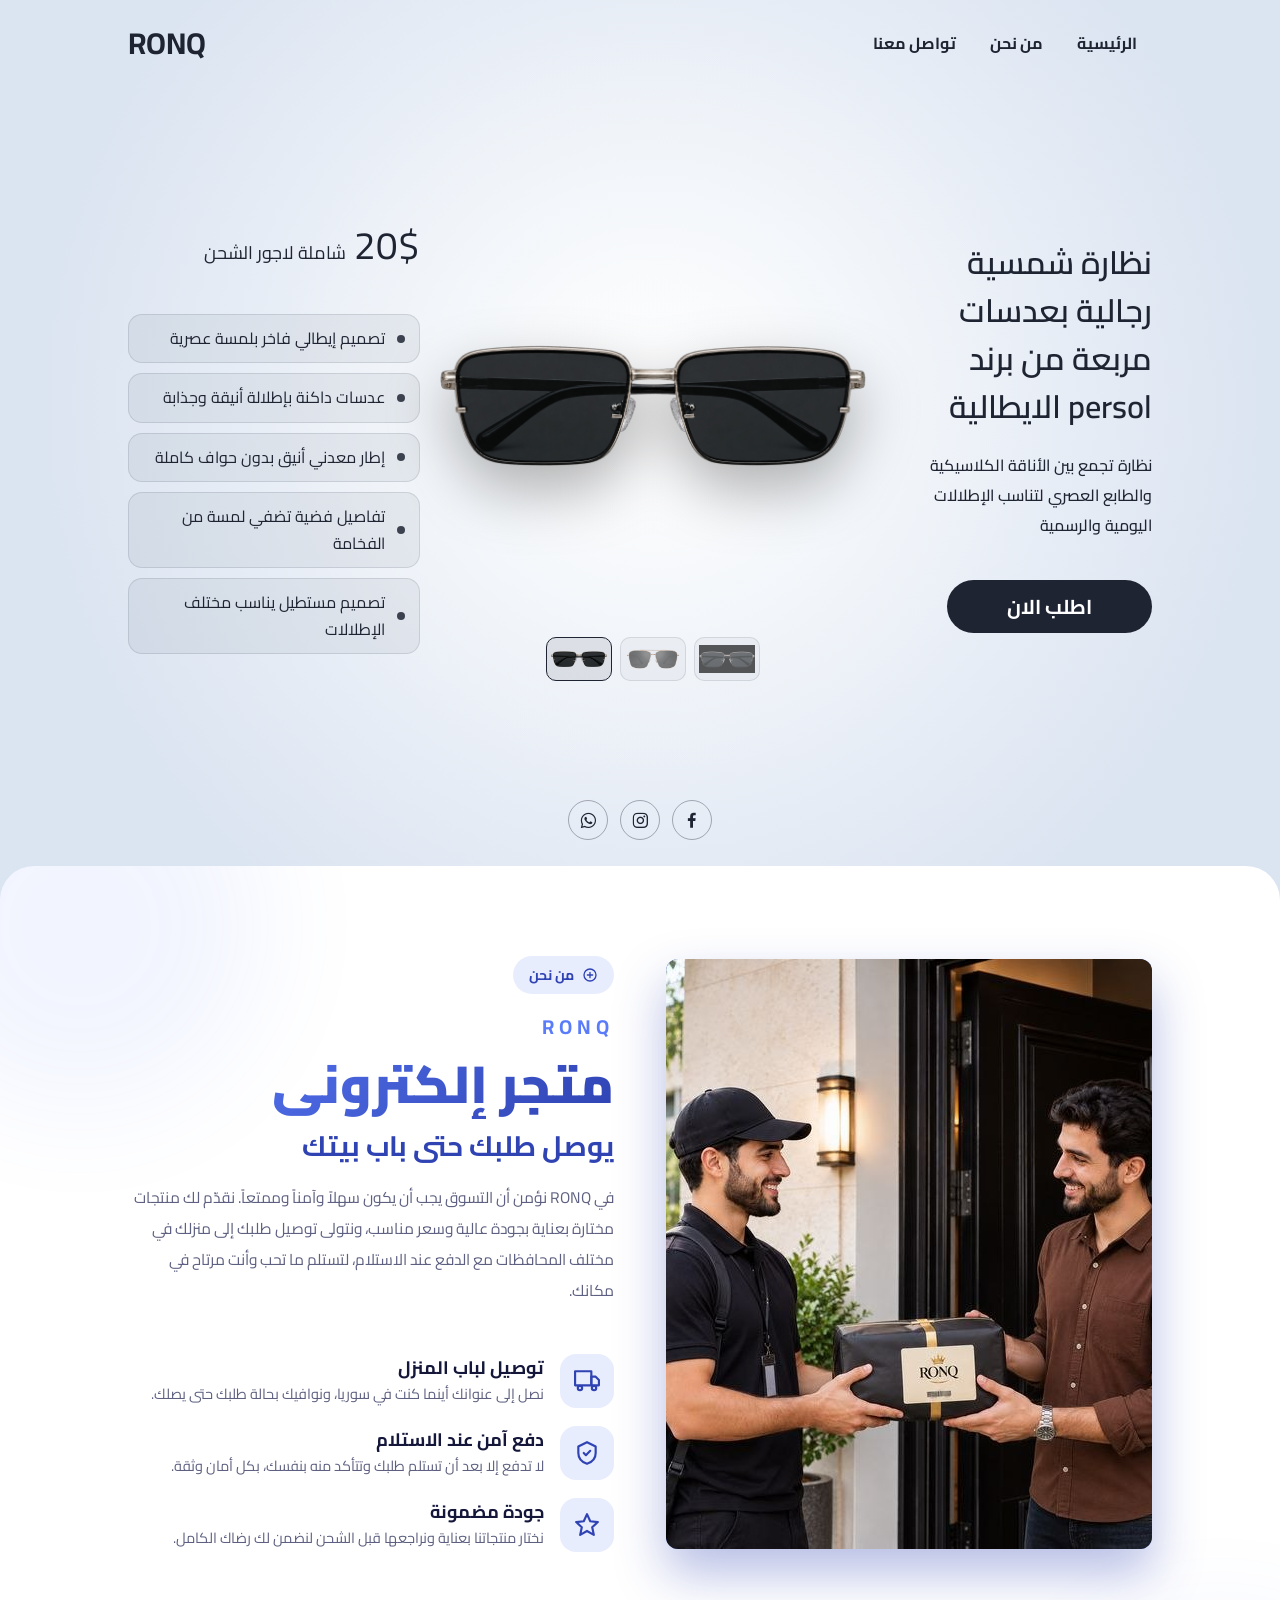
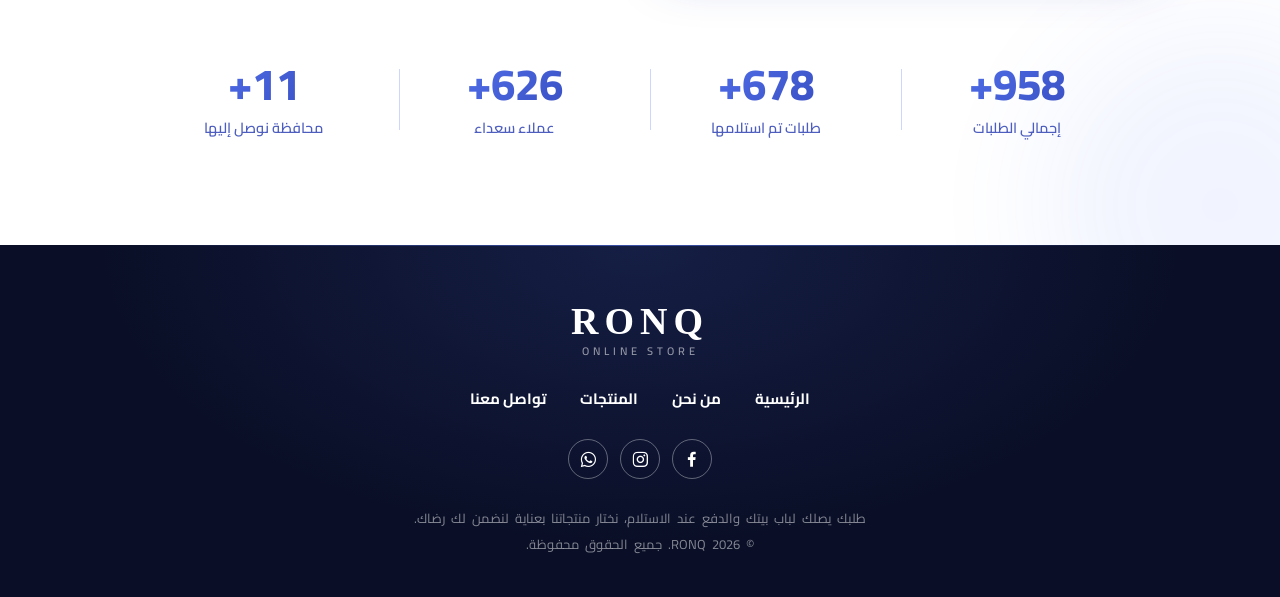
==== commit 79acb9cf: "Add files via upload" ====
--- a/index.html
+++ b/index.html
@@ -60,6 +60,8 @@
                 <div class="imgs">
                     <!-- يضبطها الـ JS تلقائياً على أول منتج في products.js -->
                     <img class="asd" src="imgs/النظارة_فقط_دون_مساحات_خلفية.png" alt="المنتج">
+                    <!-- الصور المصغّرة لبقية زوايا المنتج: يملؤها الـ JS من PAGE_GALLERY في products.js، لا تضف صوراً هنا -->
+                    <div class="gallery" id="gallery" hidden></div>
                     <!-- شارة العرض: تظهر فقط للمنتجات التي فيها offer: true في products.js -->
                     <div class="offer-badge" id="offerBadge" hidden>
                         <small class="ob-label">عرض خاص</small>
@@ -299,6 +301,12 @@
                     </div>
  
                     <div class="field">
+                        <label for="fAddr">العنوان</label>
+                        <textarea id="fAddr" rows="3" autocomplete="street-address" placeholder="اكتب عنوانك بالتفصيل: الحي، الشارع، أقرب نقطة دالة، وأي ملاحظات للمندوب"></textarea>
+                        <small class="err"></small>
+                    </div>
+
+                    <div class="field">
                         <label>الكمية</label>
                         <div class="qty">
                             <!-- الأول ناقص (−) والثاني زائد (+) -->
@@ -314,8 +322,11 @@
                     </div>
  
                     <button type="submit" class="order-submit">تأكيد الطلب</button>
-                    <p class="order-ok" id="orderOk" hidden>تم تجهيز طلبك في واتساب، اضغط «إرسال» هناك لإتمامه</p>
+                    <p class="order-ok" id="orderOk" hidden>تم استلام طلبك بنجاح، سنتواصل معك قريباً لتأكيده</p>
+                    <p class="order-err" id="orderErr" hidden></p>
+                    <!-- رابط SMS البديل (معطّل مع إرسال واتساب):
                     <a class="sms-fallback" id="smsFallback" href="#" hidden>لا يعمل معك واتساب؟ أرسل الطلب برسالة SMS</a>
+                    -->
                 </form>
  
             </div>
@@ -329,5 +340,4 @@
     <script src="ronq.js"></script>
     <script src="about.js"></script>
 </body>
-</html>
- +</html>
--- a/ronq.css
+++ b/ronq.css
@@ -163,7 +163,8 @@
     /* width: 40%; */
     flex: 0 1 auto;
     width: clamp(260px, 36vw, 550px);
-    height: clamp(260px, 34vw, 440px);   /* صندوق ثابت: لا يتغير حجم الصفحة مهما كانت أبعاد صورة المنتج */
+    --imgs-h: clamp(260px, 34vw, 440px);
+    height: var(--imgs-h);   /* صندوق ثابت: لا يتغير حجم الصفحة مهما كانت أبعاد صورة المنتج */
     display: flex;
     justify-content: center;
 }
@@ -373,6 +374,8 @@
 
 @media (max-width: 900px){
 
+    .shamelll{ padding-bottom: 64px; }   /* مسافة بين الميزات وقسم من نحن (القسم يتداخل 28px مع نهاية الصفحة) */
+
     .safhaon{
         width: 92%;
         justify-content: flex-start;
@@ -395,7 +398,8 @@
     .safhaon .imgs{
         order: 1;
         width: min(100%, 560px);
-        height: clamp(180px, 54vw, 340px);   /* صندوق ثابت أصغر: النظارات عريضة فلا نترك فراغاً كبيراً حولها */
+        --imgs-h: clamp(180px, 54vw, 340px);
+        height: var(--imgs-h);   /* صندوق ثابت أصغر: النظارات عريضة فلا نترك فراغاً كبيراً حولها */
         margin-top: 26px;                    /* مسافة بين الشريط العلوي وصورة المنتج */
     }
     .imgs img{ height: 100%; object-fit: contain; }
@@ -413,11 +417,11 @@
     /* العنوان والشرح بعرض أقل من الصفحة، ملتصقان بالجهة اليمنى */
     .safhaon .text h1,
     .safhaon .text p{
-        width: 90%;
+        width: 88%;
         align-self: flex-start;
     }
 
-    .safhaon .text h1{ order: 2; margin: calc(12px - var(--trim, 20px)) 0 0; }   /* المسافة بين الصورة والعنوان: 30px تقريباً (--trim يحسبها ronq.js) */      /* المسافة بين الصورة والعنوان (قلّلها أو زِدها من هنا) */
+    .safhaon .text h1{ order: 2; margin: calc(24px - var(--trim, 20px)) 0 0; }   /* المسافة بين الصورة والعنوان: 42px تقريباً (--trim يحسبها ronq.js) */      /* المسافة بين الصورة والعنوان (قلّلها أو زِدها من هنا) */
     .safhaon .text p{ order: 3; margin: 0; font-size: 13.5px; line-height: 1.9; }
 
     /* السعر: القديم المشطوب يمين، والجديد يسار. بلا سعر قديم يبقى الجديد على اليمين */
@@ -480,7 +484,7 @@
     }
     .icon img:hover{ transform: none; z-index: auto; }
 
-    .safhaon .overlay{ order: 7; margin: 20px 0; }
+    .safhaon .overlay{ order: 7; margin: 0; }
 
     .overlay ul{
         width: 100%;
@@ -498,7 +502,7 @@
 
 @media (max-width: 600px){
 
-    .shamelll{ padding-bottom: 0; }
+    .shamelll{ padding-bottom: 64px; }   /* مسافة بين الميزات وقسم من نحن */
 
     .navbar{ justify-content: center; }
 
@@ -848,7 +852,8 @@
 }
  
 .field > input,
-.field > select{
+.field > select,
+.field > textarea{
     width: 100%;
     padding: 11px 14px;
     border-radius: 12px;
@@ -860,13 +865,23 @@
     transition: border-color 0.3s, background-color 0.3s;
 }
  
+.field > textarea{
+    display: block;
+    resize: vertical;
+    min-height: 84px;
+    max-height: 200px;
+    line-height: 1.7;
+}
+
 .field > input::placeholder,
+.field > textarea::placeholder,
 #x::placeholder{
     color: rgba(255, 255, 255, 0.55);
 }
  
 .field > input:focus,
-.field > select:focus{
+.field > select:focus,
+.field > textarea:focus{
     border-color: #fff;
     background: rgba(255, 255, 255, 0.2);
 }
@@ -877,7 +892,8 @@
 }
  
 .field.invalid > input,
-.field.invalid > select{
+.field.invalid > select,
+.field.invalid > textarea{
     border-color: #ff9b9b;
 }
  
@@ -1001,6 +1017,19 @@
     text-align: center;
     font-weight: 600;
     color: #c9ffd2;
+}
+
+.order-err{
+    margin-top: 12px;
+    text-align: center;
+    font-weight: 600;
+    color: #ffb3b3;
+}
+.order-err[hidden]{ display: none; }
+
+.order-submit:disabled{
+    opacity: 0.6;
+    cursor: wait;
 }
 
 .sms-fallback{
@@ -1236,4 +1265,76 @@
 
 /* طبقة الطلب فوق خلفية فاتحة: نجعلها غامقة حتى تبقى النصوص البيضاء مقروءة */
 .maalomataltalab.tone-dark{ background: rgba(20, 26, 50, 0.82); }
-.maalomataltalab.tone-dark .order-form{ background: rgba(255, 255, 255, 0.1); }+.maalomataltalab.tone-dark .order-form{ background: rgba(255, 255, 255, 0.1); }
+
+
+/* ========== معرض صور المنتج (نفس المنتج من زوايا مختلفة) ========== */
+
+.imgs{ --gal-h: 60px; }   /* مساحة صف الصور المصغّرة تحت المنتج */
+
+/* عند وجود معرض: يزيد ارتفاع الصندوق بمقدار صف الصور المصغّرة، وصورة المنتج تبقى بحجمها كما هي */
+.imgs.has-gallery{
+    height: calc(var(--imgs-h) + var(--gal-h));
+    padding-bottom: var(--gal-h);
+    touch-action: pan-y;               /* السحب الأفقي لتبديل الصورة، والعمودي للتمرير العادي */
+}
+
+.gallery{
+    position: absolute;
+    left: 0;
+    right: 0;
+    bottom: 0;
+    z-index: 2;
+    display: flex;
+    justify-content: center;
+    justify-content: safe center;
+    gap: 8px;
+    direction: ltr;                    /* الأولى يساراً ثم التالية نحو اليمين */
+    padding: 2px;
+    overflow-x: auto;
+    scrollbar-width: none;
+}
+.gallery::-webkit-scrollbar{ display: none; }
+.gallery[hidden]{ display: none; }
+
+.g-thumb{
+    flex: none;
+    width: 66px;
+    height: 44px;
+    padding: 4px;
+    border-radius: 10px;
+    cursor: pointer;
+    background-color: rgba(255, 255, 255, 0.12);
+    background-repeat: no-repeat;
+    background-position: center;
+    background-size: contain;
+    background-origin: content-box;
+    border: 1.5px solid rgba(255, 255, 255, 0.3);
+    opacity: 0.65;
+    transition: opacity 0.25s, border-color 0.25s, background-color 0.25s, transform 0.2s;
+}
+.g-thumb.active{
+    opacity: 1;
+    border-color: #fff;
+    background-color: rgba(255, 255, 255, 0.22);
+}
+.g-thumb:active{ transform: scale(0.94); }
+.g-thumb:focus-visible{ outline: 2px solid var(--ink, #fff); outline-offset: 2px; }
+
+@media (hover: hover){
+    .g-thumb:hover{ opacity: 1; }
+}
+
+.shamelll.light .g-thumb{
+    background-color: rgba(31, 36, 51, 0.06);
+    border-color: rgba(31, 36, 51, 0.18);
+}
+.shamelll.light .g-thumb.active{
+    border-color: var(--ink);
+    background-color: rgba(31, 36, 51, 0.1);
+}
+
+@media (max-width: 600px){
+    .imgs{ --gal-h: 54px; }
+    .g-thumb{ width: 58px; height: 40px; }
+}
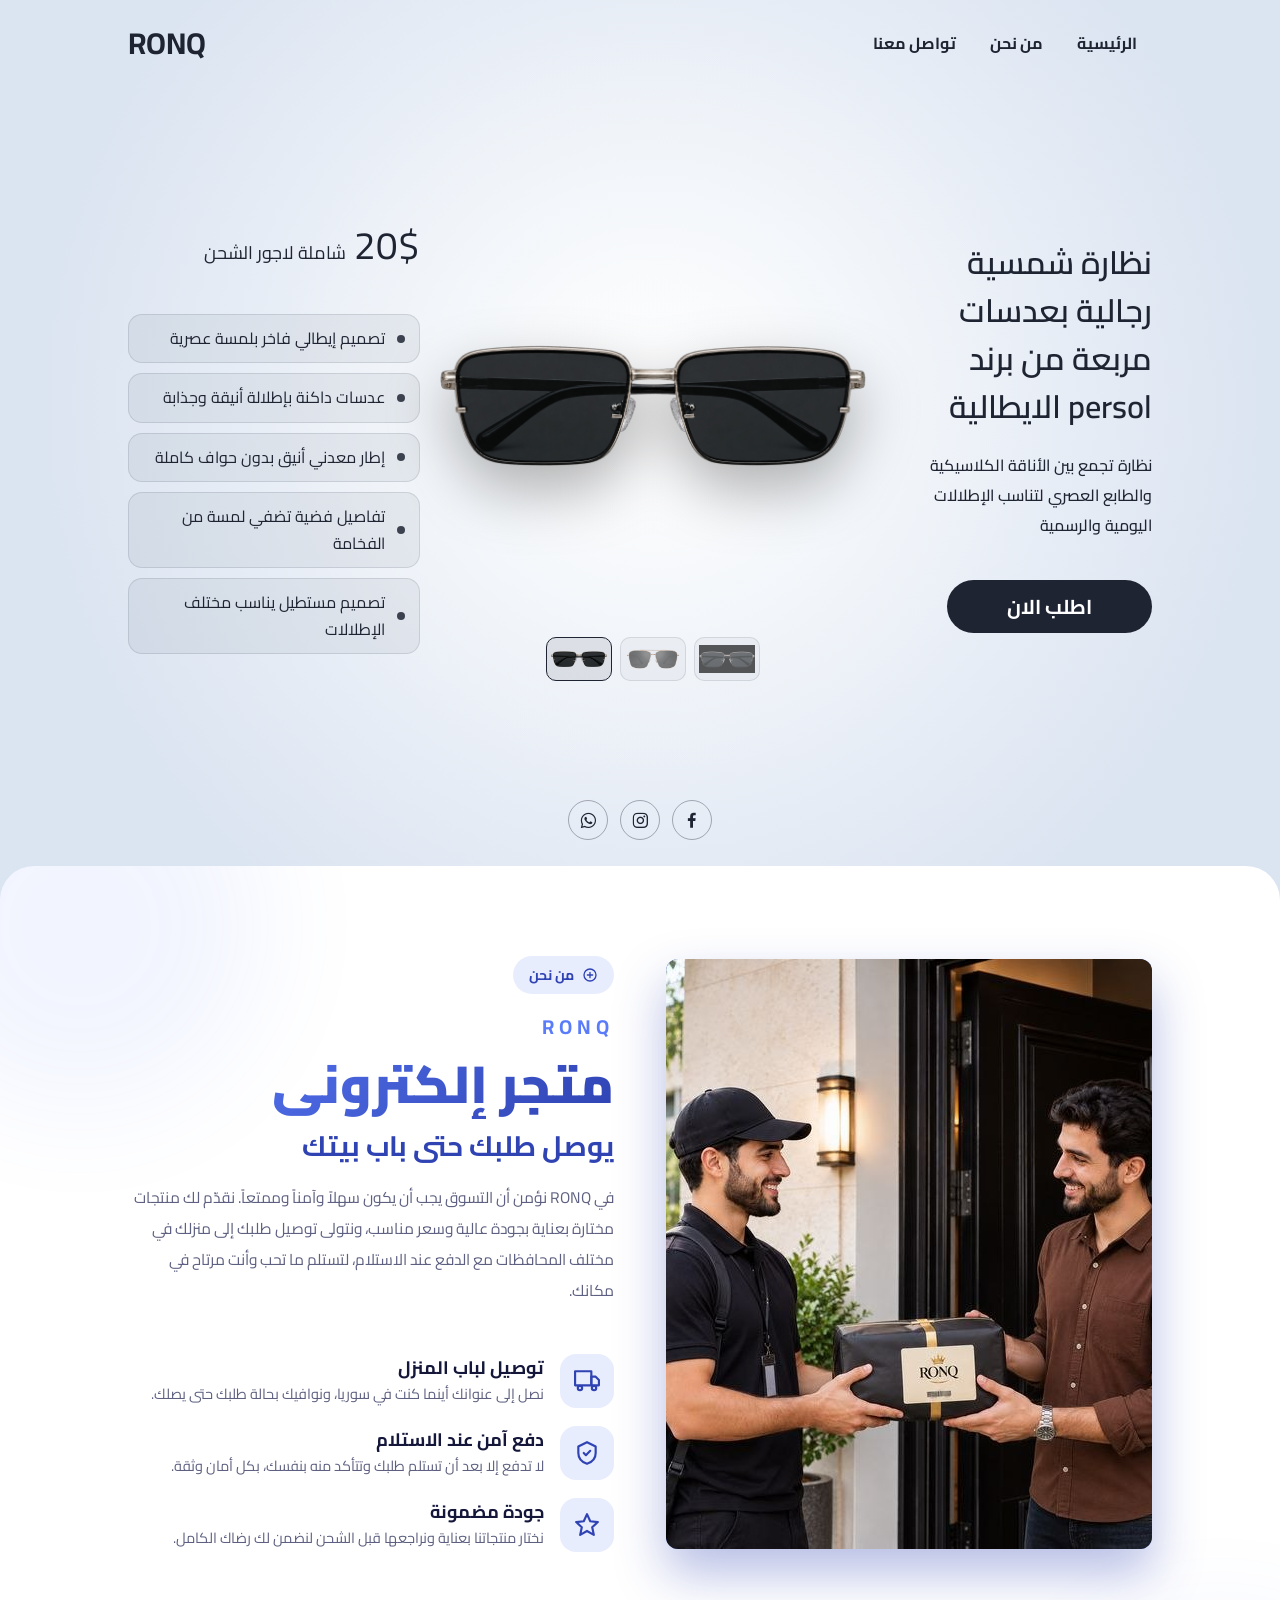
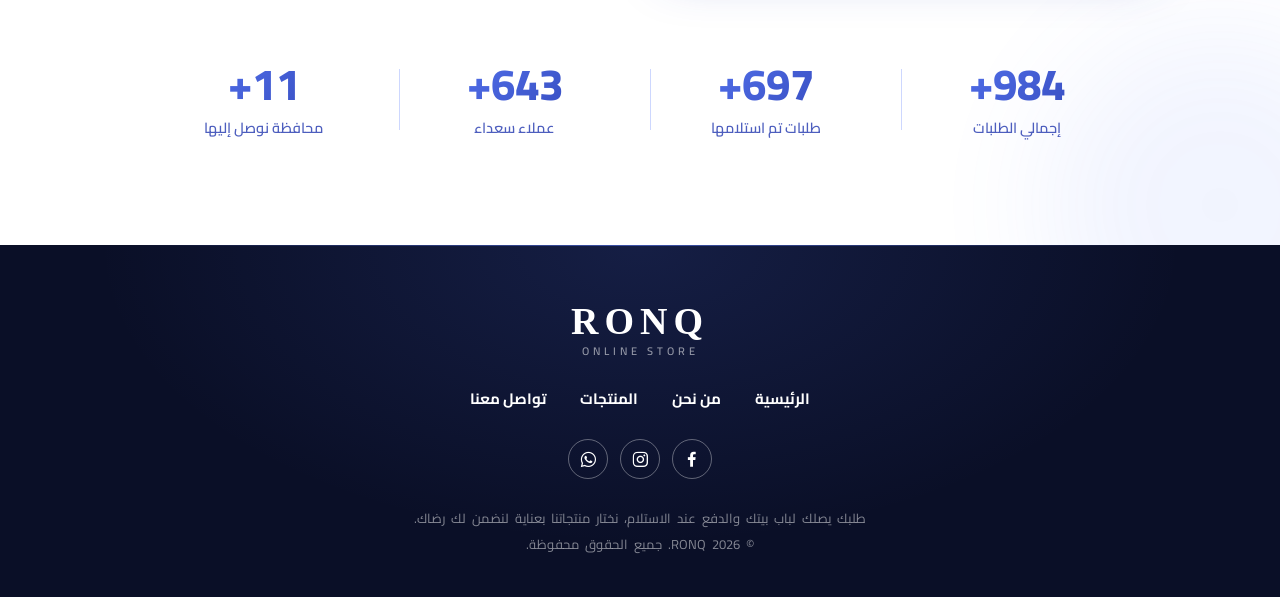
==== commit 43e2efa6: "Add files via upload" ====
--- a/index.html
+++ b/index.html
@@ -270,7 +270,7 @@
                         <input id="x">
                     </div>
  
-                    <div class="row-2">
+                    <!-- <div class="row-2">
                         <div class="field">
                             <label for="fGov">المحافظة</label>
                             <select id="fGov">
@@ -298,7 +298,7 @@
                             <input type="text" id="fCity" autocomplete="address-level2" placeholder="اكتب اسم بلدتك">
                             <small class="err"></small>
                         </div>
-                    </div>
+                    </div> -->
  
                     <div class="field">
                         <label for="fAddr">العنوان</label>
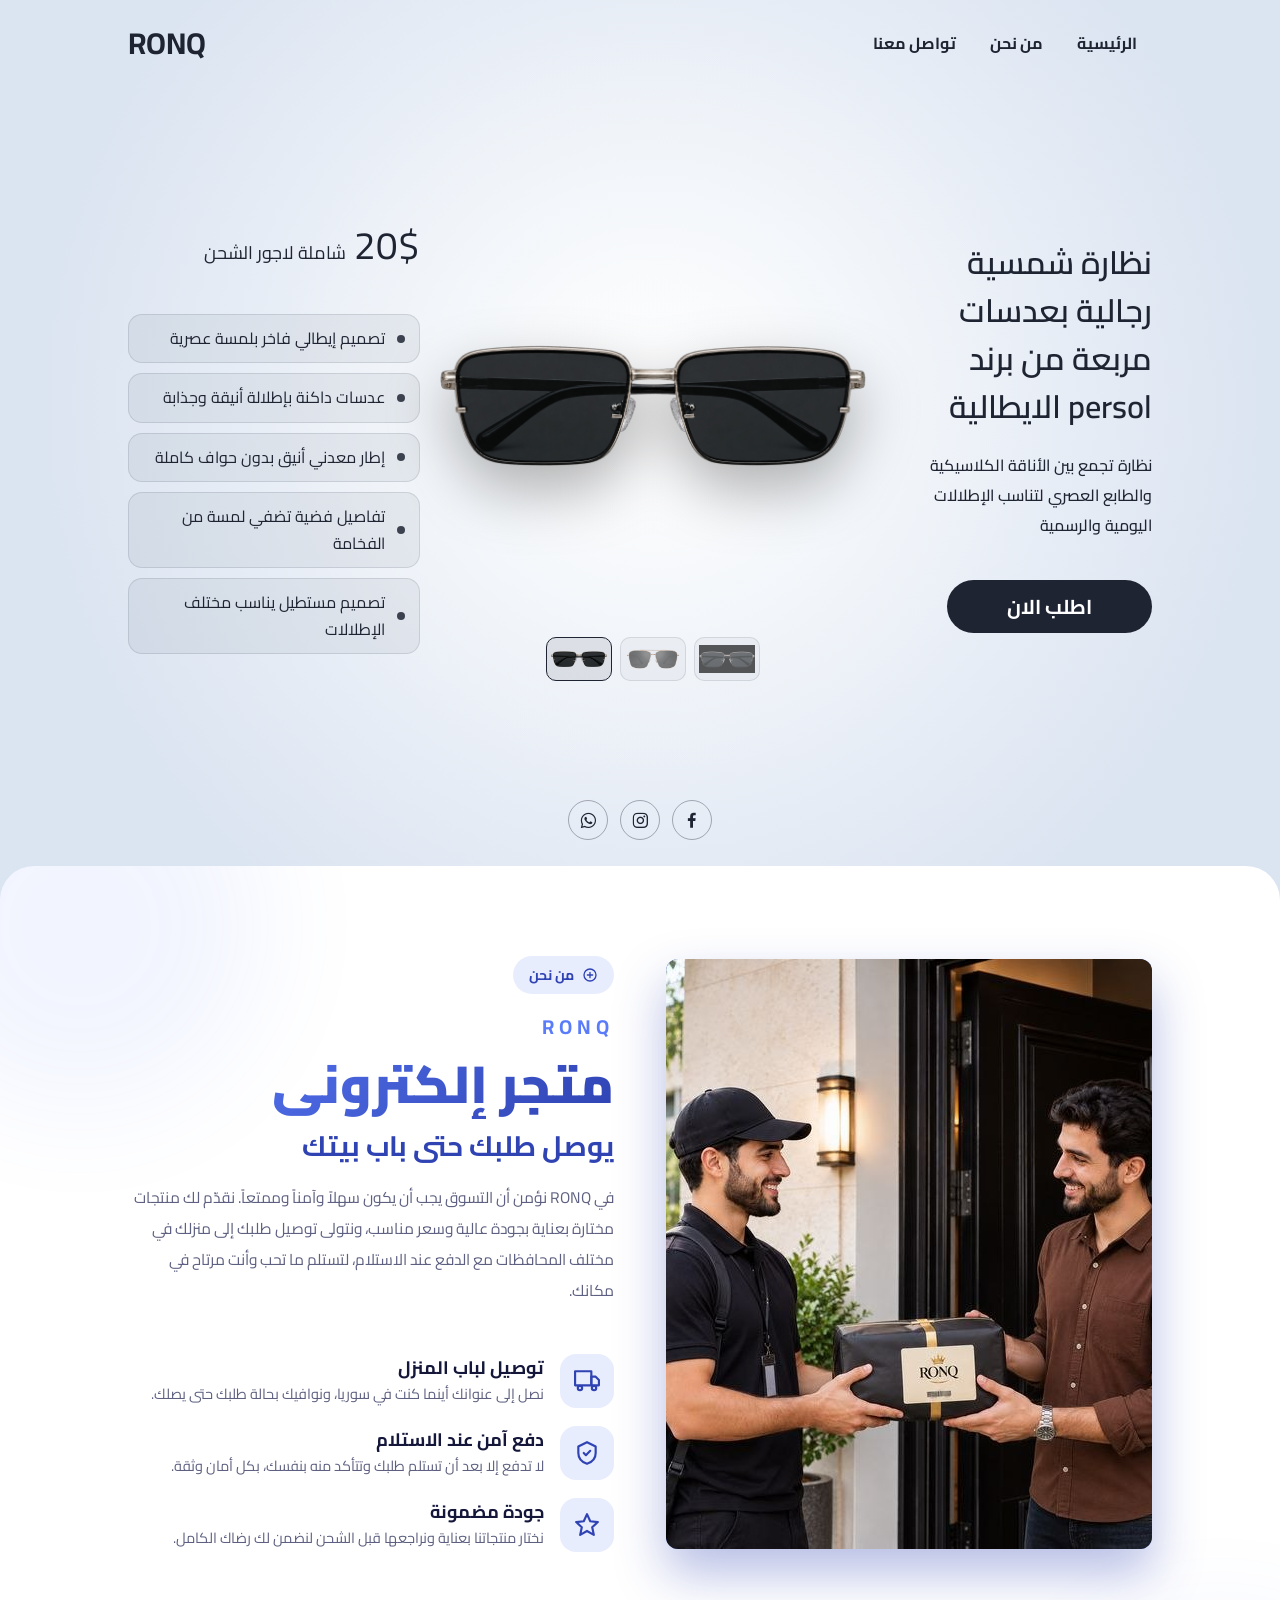
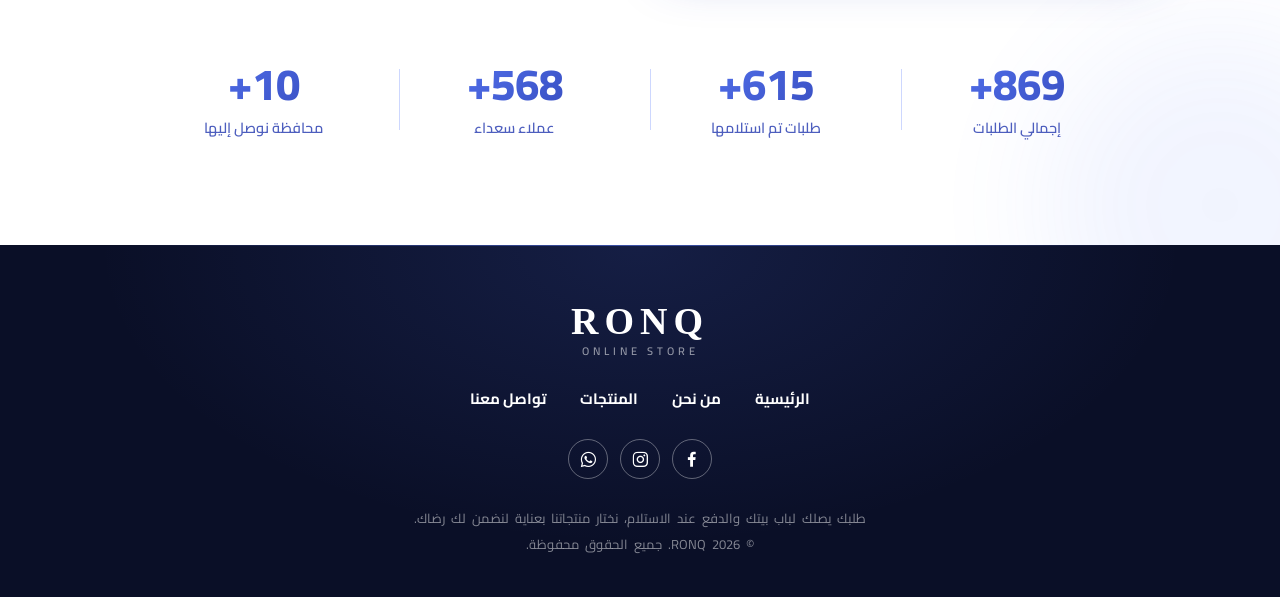
==== commit fcd690ef: "Add files via upload" ====
--- a/index.html
+++ b/index.html
@@ -270,39 +270,9 @@
                         <input id="x">
                     </div>
  
-                    <!-- <div class="row-2">
-                        <div class="field">
-                            <label for="fGov">المحافظة</label>
-                            <select id="fGov">
-                                <option value="" selected disabled>اختر المحافظة</option>
-                                <option>دمشق</option>
-                                <option>ريف دمشق</option>
-                                <option>حلب</option>
-                                <option>حمص</option>
-                                <option>حماة</option>
-                                <option>اللاذقية</option>
-                                <option>طرطوس</option>
-                                <option>إدلب</option>
-                                <option>درعا</option>
-                                <option>السويداء</option>
-                                <option>القنيطرة</option>
-                                <option>دير الزور</option>
-                                <option>الرقة</option>
-                                <option>الحسكة</option>
-                            </select>
-                            <small class="err"></small>
-                        </div>
- 
-                        <div class="field">
-                            <label for="fCity">البلد / المدينة / القرية</label>
-                            <input type="text" id="fCity" autocomplete="address-level2" placeholder="اكتب اسم بلدتك">
-                            <small class="err"></small>
-                        </div>
-                    </div> -->
- 
                     <div class="field">
-                        <label for="fAddr">العنوان</label>
-                        <textarea id="fAddr" rows="3" autocomplete="street-address" placeholder="اكتب عنوانك بالتفصيل: الحي، الشارع، أقرب نقطة دالة، وأي ملاحظات للمندوب"></textarea>
+                        <label for="fAddr">العنوان بالتفصيل</label>
+                        <textarea id="fAddr" rows="3" autocomplete="street-address" placeholder="اكتب المحافظة والمدينة أو القرية والحي والشارع وأقرب نقطة دالة، وأي ملاحظات للمندوب"></textarea>
                         <small class="err"></small>
                     </div>
 
--- a/ronq.css
+++ b/ronq.css
@@ -904,11 +904,6 @@
     color: #ffb3b3;
 }
  
-.row-2{
-    display: flex;
-    gap: 12px;
-}
- 
 /* إطار خانة الهاتف (يبنيه phone.js) */
 .phone-wrap:focus-within{
     box-shadow: 0 0 0 1px #fff;
@@ -1093,10 +1088,6 @@
     }
  
     .order-form h2{ font-size: 22px; }
-}
- 
-@media (max-width: 420px){
-    .row-2{ flex-direction: column; gap: 0; }
 }
  
  
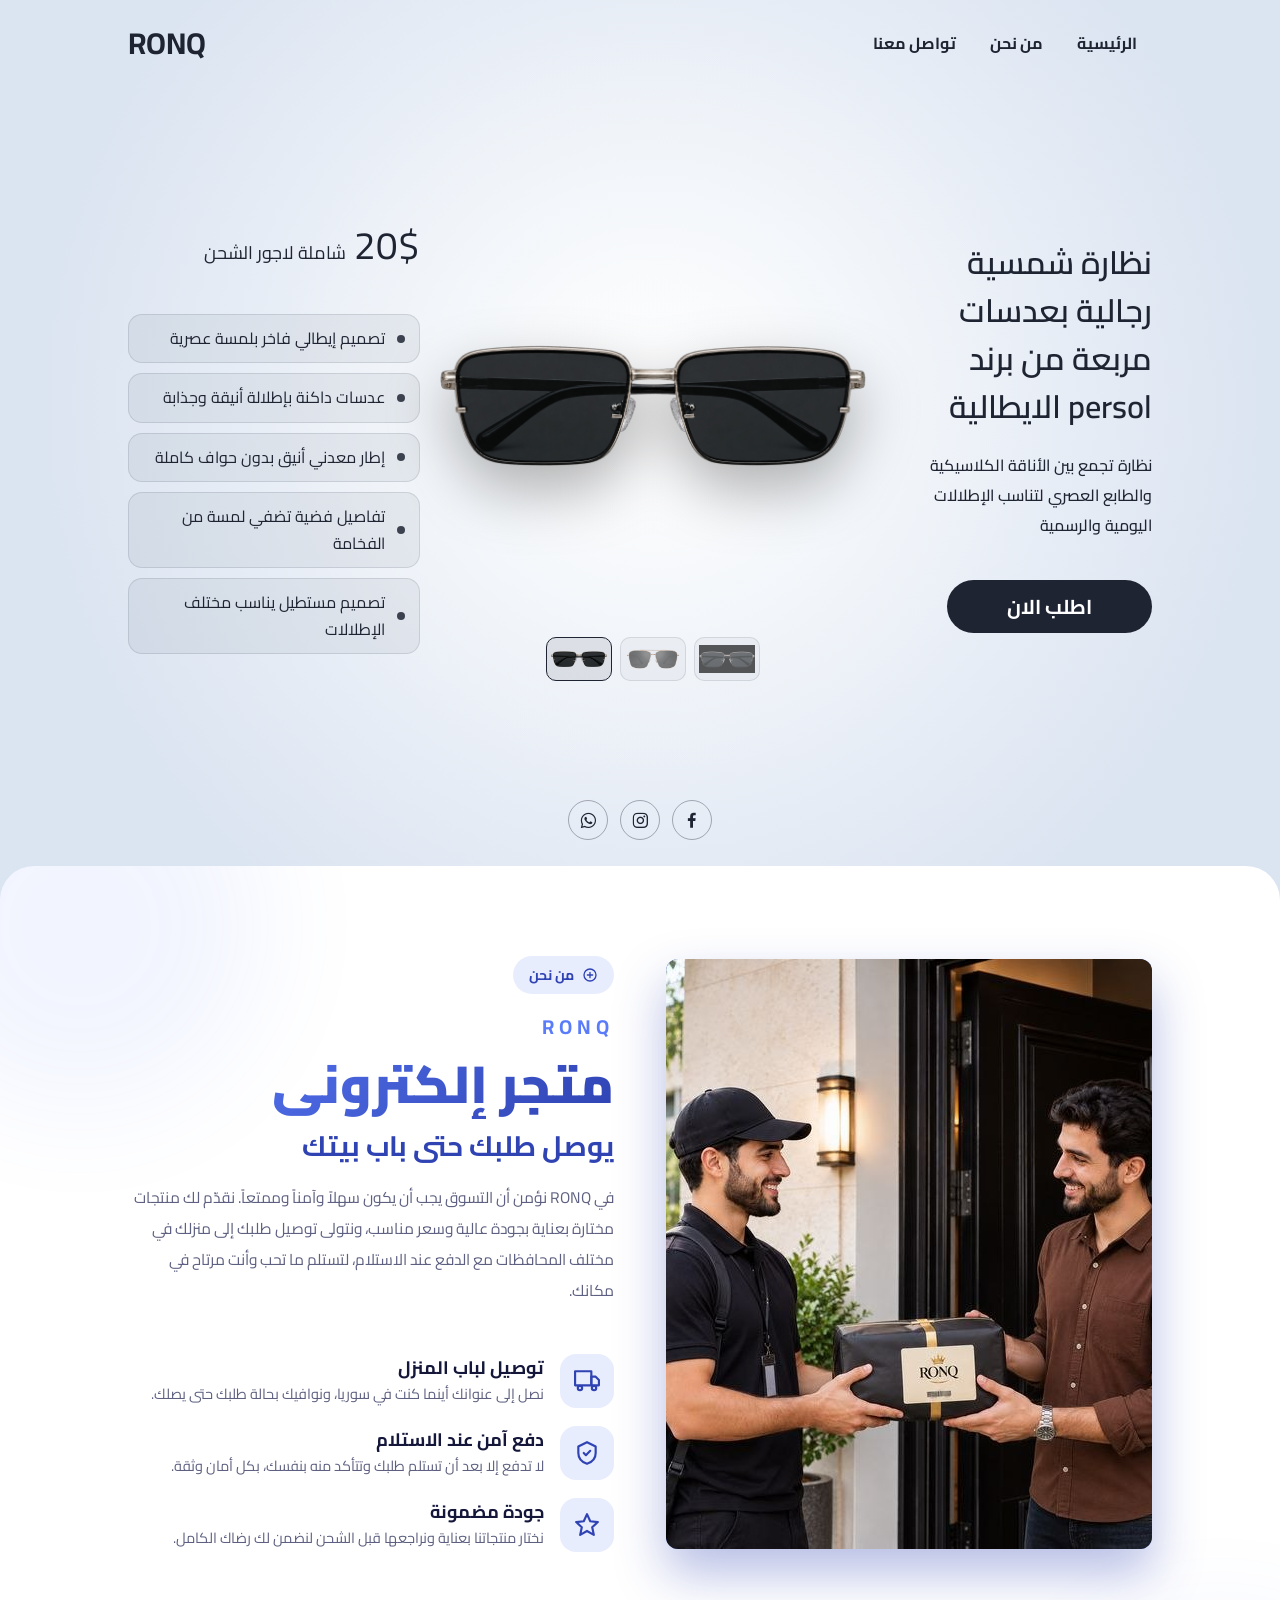
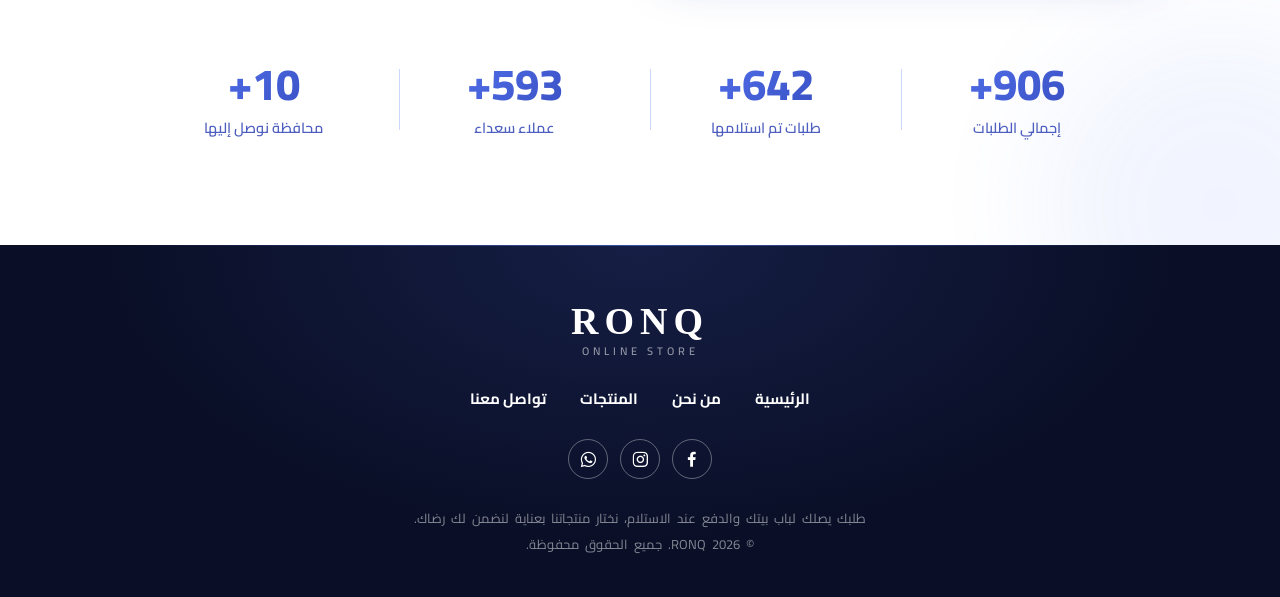
==== commit 1f7a2bb5: "Add files via upload" ====
--- a/index.html
+++ b/index.html
@@ -270,10 +270,34 @@
                         <input id="x">
                     </div>
  
-                    <div class="field">
-                        <label for="fAddr">العنوان بالتفصيل</label>
-                        <textarea id="fAddr" rows="3" autocomplete="street-address" placeholder="اكتب المحافظة والمدينة أو القرية والحي والشارع وأقرب نقطة دالة، وأي ملاحظات للمندوب"></textarea>
-                        <small class="err"></small>
+                    <!-- المحافظة (قائمة منسدلة) بجانب العنوان بالتفصيل -->
+                    <div class="field-row">
+                        <div class="field field-gov">
+                            <label for="fGov">المحافظة</label>
+                            <select id="fGov" autocomplete="address-level1">
+                                <option value="" selected disabled>اختر</option>
+                                <option>دمشق</option>
+                                <option>ريف دمشق</option>
+                                <option>حلب</option>
+                                <option>حمص</option>
+                                <option>حماة</option>
+                                <option>اللاذقية</option>
+                                <option>طرطوس</option>
+                                <option>إدلب</option>
+                                <option>دير الزور</option>
+                                <option>الرقة</option>
+                                <option>الحسكة</option>
+                                <option>درعا</option>
+                                <option>السويداء</option>
+                                <option>القنيطرة</option>
+                            </select>
+                            <small class="err"></small>
+                        </div>
+                        <div class="field field-addr">
+                            <label for="fAddr">العنوان بالتفصيل</label>
+                            <textarea id="fAddr" rows="3" autocomplete="street-address" placeholder="المدينة أو القرية، الحي، الشارع، أقرب نقطة دالة"></textarea>
+                            <small class="err"></small>
+                        </div>
                     </div>
 
                     <div class="field">
@@ -291,6 +315,8 @@
                         <div><span>الإجمالي بالليرة السورية</span><strong id="totSyp">0 ل.س</strong></div>
                     </div>
  
+                    <p class="rate-note" id="rateNote"></p>
+
                     <button type="submit" class="order-submit">تأكيد الطلب</button>
                     <p class="order-ok" id="orderOk" hidden>تم استلام طلبك بنجاح، سنتواصل معك قريباً لتأكيده</p>
                     <p class="order-err" id="orderErr" hidden></p>
@@ -304,8 +330,10 @@
     </div>
 </div>
  
-    <!-- الترتيب مهم: products.js ثم phone.js ثم ronq.js ثم about.js -->
+    <!-- الترتيب مهم: config.js ثم products.js ثم store.js ثم phone.js ثم ronq.js ثم about.js -->
+    <script src="config.js"></script>
     <script src="products.js"></script>
+    <script src="store.js"></script>
     <script src="phone.js"></script>
     <script src="ronq.js"></script>
     <script src="about.js"></script>
--- a/ronq.css
+++ b/ronq.css
@@ -1,1331 +1,1360 @@
-@import url('https://fonts.googleapis.com/css2?family=Cairo:wght@200..1000&display=swap');
- 
-*{
-    padding: 0;
-    margin: 0;
-    box-sizing: border-box;
-    list-style: none;
-    border: none;
-    text-decoration: none;
-    font-family: 'cairo';
-}
- 
-body{
-    /* background: #0000c8; */
-    overflow-x: hidden;
-}
- 
- 
-/* ========== الصفحة والخلفية ========== */
- 
-.shamelll{
-    /* ألوان التدرج، يغيّرها الـ JS عند تبديل المنتج */
-    --glow: #ffffff;   /* لون التوهج في الوسط (أبيض) */
-    --base: #dbe4f1;   /* لون الحواف (تدرّج أبيض مائل للأزرق) */
-    /* مركز التوهج: يضبطه الـ JS ليكون خلف صورة المنتج */
-    --cx: 50%;
-    --cy: 50%;
- 
-    position: relative;
-    overflow: hidden;
-    display: flex;
-    justify-content: center;
-    align-items: stretch;
-    min-height: 100vh;
-    min-height: 100svh;
-    font-family: 'Cairo', sans-serif;
-    padding-bottom: 40px;
-}
- 
-/* نفس التدرج للخلفية الأساسية وللموجة المتسعة */
-.shamelll,
-.bg-wave{
-    background:
-        radial-gradient(circle at var(--cx) var(--cy), rgba(255,255,255,0.22) 0, rgba(255,255,255,0) 32vmax),
-        radial-gradient(circle farthest-corner at var(--cx) var(--cy), var(--glow) 0%, var(--base) 75%);
-}
- 
-.bg-wave{
-    position: absolute;
-    inset: 0;
-    z-index: 0;
-    pointer-events: none;
-    clip-path: circle(0px at 50% 50%);
-}
- 
-.safhaon{
-    position: relative;
-    z-index: 1;
-    width: 80%;
-    padding: 15px 0 20px;
-    display: flex;
-    flex-direction: column;
-    justify-content: space-between;
-    gap: 20px;
-}
- 
- 
-/* ========== الرأسية ========== */
- 
-.navbar{
-    display: flex;
-    justify-content: space-between;
-    align-items: center;
-    flex-wrap: wrap;
-    gap: 10px;
-}
- 
-.navbar a{
-    font-size: 30px;
-    font-weight: 700;
-    color: #fff;
-}
- 
-.navbar ul li{
-    display: inline-block;
-}
- 
-.navbar ul li a{
-    position: relative;
-    padding: 4px 0;
-    font-size: 16px;
-    font-weight: 700;
-    margin: 0 15px;
-    transition: opacity 0.3s;
-}
- 
-/* خط يتمدد تحت الرابط (نفس تنسيق روابط الفوتر) */
-.navbar ul li a::after{
-    content: '';
-    position: absolute;
-    right: 0;
-    bottom: -2px;
-    width: 0;
-    height: 2px;
-    border-radius: 2px;
-    background: #fff;
-    transition: width 0.3s;
-}
- 
-@media (hover: hover){
-    .navbar ul li a:hover{ opacity: 0.85; }
-    .navbar ul li a:hover::after{ width: 100%; }
-}
- 
- 
- 
-/* ========== المحتوى ========== */
- 
-.mohtaoa{
-    flex: 1;
-    display: flex;
-    justify-content: space-between;
-    align-items: center;
-    gap: 20px;
-}
- 
-/* اليمين: النص */
-.text{
-    /* width: 28%; */
-    flex: 0 1 28%;
-}
- 
-.text h1{
-    font-size: clamp(26px, 3vw, 32px);
-    font-weight: 600;
-    color: #fff;
-    line-height: 1.5;
-    margin: 20px 0;
-}
- 
-.text p{
-    color: #fff;
-    font-size: 16px;
-    font-weight: 500;
-    margin: 20px 0;
-}
- 
-.text button{
-    padding: 8px 60px;
-    color: rgb(65, 64, 64);
-    background-color: #fff;
-    border-radius: 30px;
-    font-size: 20px;
-    font-weight: 700;
-    margin: 20px 0;
-    cursor: pointer;
-    font-family: inherit;
-    animation: zxzxz 2s infinite;
-}
- 
-/* الوسط: صورة المنتج (حتى 550px وتصغر حسب الشاشة) */
-.imgs{
-    /* width: 40%; */
-    flex: 0 1 auto;
-    width: clamp(260px, 36vw, 550px);
-    --imgs-h: clamp(260px, 34vw, 440px);
-    height: var(--imgs-h);   /* صندوق ثابت: لا يتغير حجم الصفحة مهما كانت أبعاد صورة المنتج */
-    display: flex;
-    justify-content: center;
-}
- 
-.imgs img{
-    width: 100%;
-    display: block;
-    height: 100%;
-    object-fit: contain;                 /* الصورة تُعرض كاملة داخل الصندوق الثابت */
-    filter: drop-shadow(0 25px 30px rgba(0, 0, 0, 0.3));
-    animation: xxxxx 2s ease-in-out infinite;
-}
- 
-/* اليسار: السعر والميزات */
-/* .maizat{
-    flex: 0 1 28%;
-} */
- 
-.alsaer{
-    margin-bottom: 40px;
-    color: #fff;
-    font-size: clamp(28px, 3vw, 40px);
-    font-weight: 400;
-    line-height: 1.5;
-}
- 
-.alsaer .kdem{
-    text-decoration: line-through;
-    text-decoration-thickness: 2px;
-}
- 
-.alsaer .jaaded span{
-    font-size: 18px;
-}
- 
-.alsaer .jaaded .price{
-    font-weight: inherit;
-}
- 
-/* الميزات: كل ميزة في صندوق بخلفية شفافة (نفس تنسيق صناديق طبقة تأكيد الطلب) بعرض القسم كاملاً */
-.overlay ul{
-    width: 100%;
-    display: flex;
-    flex-direction: column;
-    gap: 10px;
-}
- 
-.overlay ul li{
-    display: flex;
-    align-items: center;
-    gap: 12px;
-    width: 100%;
-    padding: 10px 14px;
-    border-radius: 14px;
-    background: rgba(255, 255, 255, 0.07);
-    border: 1px solid rgba(255, 255, 255, 0.12);
-    font-size: 16px;
-    color: #fff;
-    line-height: 1.7;
-    text-align: start;
-}
- 
-/* نقطة صغيرة بدل رمز القائمة الافتراضي */
-.overlay ul li::before{
-    content: '';
-    flex: none;
-    width: 8px;
-    height: 8px;
-    border-radius: 50%;
-    background: #fff;
-    opacity: 0.85;
-}
- 
- 
-/* ========== ذيل الصفحة ========== */
- 
-.thelsafhaon{
-    display: flex;
-    justify-content: center;
-    align-items: center;
-    /* gap: 20px; */
-}
- 
-/* .thelsafhaon .tauasul{
-    flex: none;
-}
- 
-.thelsafhaon .taosel{
-    flex: 1 1 140px;
-    text-align: center;
-}
- 
-.thelsafhaon .taosel p{
-    font-size: 20px;
-    font-weight: 600;
-} */
- 
- 
-/* ----- شريط المنتجات (حلقة من 5 صور + سهمان) ----- */
- 
-/* .carousel{
-    display: flex;
-    align-items: center;
-    gap: 8px;
-    flex: 0 1 540px;
-    min-width: 0;
-}
- 
-.icon{
-    display: flex;
-    align-items: center;
-    justify-content: center;
-    gap: 8px;
-    flex: 1;
-    min-width: 0;
-}
- 
-.icon img{
-    flex: 1 1 0;
-    min-width: 0;
-    max-width: 105px;
-    width: auto;
-    height: auto;
-    cursor: pointer;
-    opacity: 0.8;
-    user-select: none;
-    -webkit-user-drag: none;
-    transition: transform 0.4s, opacity 0.3s, filter 0.3s;
-} */
- 
-/* المنتج المعروض حالياً في المنتصف */
-.icon img.active{
-    opacity: 1;
-    cursor: default;
-}
- 
-/* السهمان */
-.nav-btn{
-    flex: none;
-    width: 36px;
-    height: 36px;
-    border-radius: 50%;
-    display: grid;
-    place-items: center;
-    background-color: rgba(18, 18, 18, 0.25);
-    color: #ffffffcc;
-    font-size: 20px;
-    cursor: pointer;
-    transition: background-color 0.3s, transform 0.2s;
-}
- 
-.nav-btn:hover{
-    background-color: rgba(18, 18, 18, 0.45);
-}
- 
-.nav-btn:active{
-    transform: scale(0.9);
-}
- 
-.nav-btn[hidden]{
-    display: none;
-}
- 
-/* .tauasul a i{
-    font-size: 24px;
-    color: #fff;
-    margin-left: 30px;
-    font-weight: 400;
-} */
-
-.tauasul{
-        display: flex;
-    justify-content: center;
-    gap: 12px;
-}
-
-
-.tauasul a{
-    width: 40px;
-    height: 40px;
-    border-radius: 50%;
-    display: grid;
-    place-items: center;
-    font-size: 20px;
-    color: #fff;
-    border: 1px solid rgba(255, 255, 255, .35);
-    transition: background-color .3s, color .3s, transform .3s, border-color .3s;
-}
- 
-.taosel p{
-    font-size: 18px;
-    color: #fff;
-}
- 
-/* التكبير عند المرور فقط في الأجهزة التي تدعم الماوس */
-@media (hover: hover){
-    .icon img:hover{
-        transform: scale(1.15);
-        opacity: 1;
-        position: relative;
-        z-index: 2;
-    }
-}
- 
- 
-/* ========== التاب والجوال: ترتيب عمودي ========== */
-
-@media (max-width: 900px){
-
-    .shamelll{ padding-bottom: 64px; }   /* مسافة بين الميزات وقسم من نحن (القسم يتداخل 28px مع نهاية الصفحة) */
-
-    .safhaon{
-        width: 92%;
-        justify-content: flex-start;
-        align-items: center;
-        gap: 18px;
-    }
-
-    /* نفكّ هذه الصناديق لتصير عناصرها أبناءً مباشرين لـ .safhaon فنرتّبها كما نريد */
-    .mohtaoa,
-    .thelsafhaon,
-    .text,
-    .maizat{
-        display: contents;
-    }
-
-    /* الترتيب: الشريط العلوي ← صورة المنتج ← العنوان ← الشرح ← السعر ← الزر ← شريط المنتجات ← الميزات */
-    .navbar{ order: 0; width: 100%; }
-
-    /* صندوق ثابت للمنتج الكبير: أي صورة تُعرض كاملة داخله بنفس المساحة، فلا يتغير حجم الصفحة بين المنتجات */
-    .safhaon .imgs{
-        order: 1;
-        width: min(100%, 560px);
-        --imgs-h: clamp(180px, 54vw, 340px);
-        height: var(--imgs-h);   /* صندوق ثابت أصغر: النظارات عريضة فلا نترك فراغاً كبيراً حولها */
-        margin-top: 26px;                    /* مسافة بين الشريط العلوي وصورة المنتج */
-    }
-    .imgs img{ height: 100%; object-fit: contain; }
-
-    /* العنوان والشرح والسعر والميزات: بعرض الصفحة وعلى جهة اليمين */
-    .safhaon .text h1,
-    .safhaon .text p,
-    .safhaon .alsaer,
-    .safhaon .overlay{
-        width: 100%;
-        max-width: 620px;
-        text-align: start;
-    }
-
-    /* العنوان والشرح بعرض أقل من الصفحة، ملتصقان بالجهة اليمنى */
-    .safhaon .text h1,
-    .safhaon .text p{
-        width: 88%;
-        align-self: flex-start;
-    }
-
-    .safhaon .text h1{ order: 2; margin: calc(24px - var(--trim, 20px)) 0 0; }   /* المسافة بين الصورة والعنوان: 42px تقريباً (--trim يحسبها ronq.js) */      /* المسافة بين الصورة والعنوان (قلّلها أو زِدها من هنا) */
-    .safhaon .text p{ order: 3; margin: 0; font-size: 13.5px; line-height: 1.9; }
-
-    /* السعر: القديم المشطوب يمين، والجديد يسار. بلا سعر قديم يبقى الجديد على اليمين */
-    .safhaon .alsaer{
-        order: 4;
-        margin: 0;
-        display: flex;
-        justify-content: space-between;
-        align-items: center;
-        gap: 12px;
-        font-size: clamp(24px, 7vw, 32px);
-    }
-    .safhaon .alsaer .kdem{ font-size: 0.7em; opacity: 0.85; }
-    .safhaon .alsaer .jaaded{ display: flex; align-items: baseline; gap: 8px; }
-    .safhaon .alsaer .jaaded span{ font-size: 13px; }
-
-    /* الزر بعد السعر (بدون تغيير في شكله) */
-    .safhaon .text button{ order: 5; align-self: center; margin: 16px 0; }
-
-    /* شريط المنتجات: بدون أسهم، يمرَّر باللمس، وكل صورة لها خلفية شفافة ضبابية */
-    .safhaon .carousel{
-        order: 6;
-        flex: none;
-        width: 100%;
-        max-width: 620px;
-    }
-    .carousel .nav-btn{ display: none; }
-
-    .icon{
-        display: flex;
-        justify-content: flex-start;
-        align-items: stretch;
-        gap: 10px;
-        height: auto;
-        padding: 4px 0;
-        overflow-x: auto;
-        overflow-y: hidden;
-        scroll-snap-type: x proximity;
-        -webkit-overflow-scrolling: touch;
-        scrollbar-width: none;
-    }
-    .icon::-webkit-scrollbar{ display: none; }
-
-    /* عرض الصورة = (العرض − الفراغات) ÷ 2.5 : صورتان كاملتان ونصف الثالثة للدلالة على التمرير */
-    .icon img{
-        flex: 0 0 calc((100% - 20px) / 2.5);
-        min-width: 0;
-        max-width: none;
-        height: auto;
-        aspect-ratio: 1 / 1;
-        object-fit: contain;
-        padding: 12px;
-        opacity: 1;
-        border-radius: 16px;
-        background: rgba(255, 255, 255, 0.07);
-        border: 1px solid rgba(255, 255, 255, 0.12);
-        -webkit-backdrop-filter: blur(10px);
-        backdrop-filter: blur(10px);
-        scroll-snap-align: start;
-    }
-    .icon img:hover{ transform: none; z-index: auto; }
-
-    .safhaon .overlay{ order: 7; margin: 0; }
-
-    .overlay ul{
-        width: 100%;
-        text-align: start;
-    }
-
-    .taosel{ order: 8; text-align: center; }
-
-    /* أيقونات التواصل مخفية في الشاشات الصغيرة بكل تنسيقاتها */
-    .tauasul{ display: none; }
-
-    /* الشريط السفلي فارغ (الجافاسكربت معطّل): نخفيه حتى لا يضيف مسافة زائدة */
-    .carousel:empty{ display: none; }
-}
-
-@media (max-width: 600px){
-
-    .shamelll{ padding-bottom: 64px; }   /* مسافة بين الميزات وقسم من نحن */
-
-    .navbar{ justify-content: center; }
-
-    .navbar a{ font-size: 20px; }
-
-    .navbar ul{ margin-left: 10px; }
-
-    .navbar ul li a{
-        font-size: 15px;
-        margin: 0 4px;
-    }
-
-    .text button{
-        padding: 8px 40px;
-        font-size: 18px;
-    }
-
-    .overlay ul li{
-        font-size: 15px;
-        padding: 9px 12px;
-    }
-
-    .taosel p{
-        font-size: 16px;
-        margin: 30px 0;
-    }
-
-    .tauasul a i{
-        font-size: 22px;
-        margin: 0 12px;
-        display: none;
-    }
-}
-
-
-/* حركة الانميشن الخاصة بالصورة */
- 
- 
- 
-@keyframes xxxxx {
-    0%,
-    100% {
-        transform: translatey(5px);
-    }
- 
-    50% {
-        transform: translatey(-5px);
-    }
-}
- 
- 
-@keyframes zxzxz {
-  50% {
-    opacity: 0.5;
-  }
-}
- 
- 
-/* ========== طبقة الطلب (شفافة وضبابية بلون خلفية المنتج) ========== */
- 
-.maalomataltalab{
-    /* ألوان افتراضية (نفس أزرق الصفحة)، يضبطها الـ JS من خلفية المنتج المعروض عند الفتح */
-    /* --glow: #1a6fff;
-    --base: #0000c8; */
- 
-    position: fixed;
-    inset: 0;
-    z-index: 100;
-    display: flex;
-    overflow-y: auto;
-    font-family: 'Cairo', sans-serif;
- 
-    /* احتياطي للمتصفحات القديمة التي لا تدعم color-mix */
-    background: rgba(0, 0, 40, 0.72);
-    /* لون المنتج نفسه بشفافية: توهج خفيف في الجانبين وحواف أغمق */
-    background:
-        radial-gradient(circle at 25% 35%, color-mix(in srgb, var(red) 90%, transparent) 0, transparent 55%),
-        radial-gradient(circle at 85% 80%, color-mix(in srgb, var(red) 32%, transparent) 0, transparent 50%),
-        color-mix(in srgb, var(--base) 80%, transparent);
-    -webkit-backdrop-filter: blur(16px);
-    backdrop-filter: blur(16px);
- 
-    opacity: 0;
-    visibility: hidden;
-    pointer-events: none;
-    transition: opacity 0.4s ease, visibility 0s linear 0.4s;
-}
- 
-.maalomataltalab.open{
-    opacity: 1;
-    visibility: visible;
-    pointer-events: auto;
-    transition: opacity 0.4s ease, visibility 0s;
-}
- 
-.maalomataltalab input,
-.maalomataltalab select,
-.maalomataltalab button{
-    font-family: inherit;
-}
- 
-body.no-scroll{
-    overflow: hidden;
-}
- 
-/* نفس عرض صفحتك الرئيسية: الشريط العلوي ثم المحتوى في المنتصف */
-.order-page{
-    position: relative;
-    width: 80%;
-    min-height: 100vh;
-    min-height: 100svh;
-    margin: 0 auto;
-    padding: 15px 0 24px;
-    display: flex;
-    flex-direction: column;
-    gap: 20px;
-}
- 
-.order-box{
-    flex: 1;
-    display: flex;
-    align-items: center;
-    justify-content: center;
-    transform: translateY(30px) scale(0.97);
-    transition: transform 0.4s ease;
-}
- 
-.maalomataltalab.open .order-box{
-    transform: translateY(0) scale(1);
-}
- 
-/* الملخص يسار والنموذج يمين، والمحتوى كله في المنتصف مع مسافة واضحة بينهما */
-.order-layout{
-    width: 100%;
-    max-width: 1100px;
-    margin: 0 auto;
-    display: flex;
-    align-items: center;
-    justify-content: center;
-    gap: clamp(48px, 8vw, 110px);
-    direction: ltr;
-}
- 
-.order-layout > *{
-    direction: rtl;
-}
- 
- 
-/* ===== ملخص الطلب (بدون خلفية متوهجة) ===== */
- 
-.order-summary{
-    flex: 1 1 460px;
-    min-width: 0;
-    display: flex;
-    flex-direction: column;
-    align-items: center;
-    gap: 22px;
-    text-align: center;
-    color: #fff;
-}
- 
-.sum-img{
-    position: relative;
-    width: 100%;
-    display: flex;
-    justify-content: center;
-    padding-bottom: 18px;
-    /* ارتفاع محدد: أي صورة أكبر منه تصغر تلقائياً ولا تدفع العناصر التي تحتها */
-    height: clamp(170px, 36vh, 260px);
-}
- 
-/* ظل ناعم تحت المنتج وهو يطفو */
-.sum-img::after{
-    content: '';
-    position: absolute;
-    bottom: 0;
-    left: 50%;
-    transform: translateX(-50%);
-    width: 55%;
-    height: 16px;
-    border-radius: 50%;
-    background: radial-gradient(ellipse at center, rgba(0, 0, 0, 0.35) 0, rgba(0, 0, 0, 0) 70%);
-}
- 
-/* صورة المنتج كبيرة */
-.sum-img img{
-    position: relative;
-    z-index: 1;
-    width: min(100%, 460px);
-    height: 100%;
-    max-height: 100%;
-    object-fit: contain;
-    display: block;
-    filter: drop-shadow(0 20px 24px rgba(0, 0, 0, 0.3));
-    animation: xxxxx 2s ease-in-out infinite;
-}
- 
-.sum-info h3{
-    font-size: 22px;
-    font-weight: 600;
-    line-height: 1.4;
-    margin-bottom: 10px;
-}
- 
-.sum-price{
-    display: flex;
-    justify-content: center;
-    align-items: baseline;
-    gap: 14px;
-}
- 
-.sum-old{
-    font-size: 18px;
-    text-decoration: line-through;
-    text-decoration-thickness: 2px;
-    opacity: 0.7;
-}
- 
-.sum-price strong{
-    font-size: 38px;
-    font-weight: 700;
-}
- 
-.sum-ship{
-    margin-top: 4px;
-    font-size: 14px;
-    opacity: 0.85;
-}
- 
-.sum-badges{
-    width: 100%;
-    max-width: 400px;
-    display: flex;
-    flex-direction: column;
-    gap: 10px;
-}
- 
-.sum-badges li{
-    display: flex;
-    align-items: center;
-    gap: 14px;
-    padding: 10px 14px;
-    border-radius: 14px;
-    text-align: start;
-    background: rgba(255, 255, 255, 0.07);
-    border: 1px solid rgba(255, 255, 255, 0.12);
-}
- 
-/* أيقونات مفرغة الخلفية بإطار أبيض فقط */
-.sum-badges .ic{
-    flex: none;
-    width: 46px;
-    height: 46px;
-    border-radius: 50%;
-    display: grid;
-    place-items: center;
-    font-size: 24px;
-    color: #fff;
-    background: transparent;
-    border: 1.5px solid #fff;
-}
- 
-.sum-badges .ic i{
-    line-height: 1;
-}
- 
-.sum-badges b{
-    display: block;
-    font-size: 15px;
-    font-weight: 700;
-}
- 
-.sum-badges small{
-    display: block;
-    margin-top: 1px;
-    font-size: 13px;
-    opacity: 0.8;
-}
- 
- 
-/* ===== نموذج التعبئة: لوح شفاف بلون المنتج مثل نموذج الصورة ===== */
- 
-.order-form{
-    position: relative;
-    flex: 0 1 440px;
-    min-width: 0;
-    padding: 36px 28px 26px;
-    border-radius: 8px;
-    color: #fff;
-    background: rgba(255, 255, 255, 0.14);
-    background:
-        linear-gradient(rgba(255, 255, 255, 0.047), rgba(255, 255, 255, 0.041)),
-        color-mix(in srgb, var(red) 20%, transparent);
-    box-shadow: 0 12px 40px rgba(0, 0, 0, 0.3);
-}
- 
-.order-form h2{
-    text-align: center;
-    font-size: 28px;
-    font-weight: 500;
-    margin-bottom: 22px;
-}
- 
-/* زر الإغلاق: علامة × مرسومة بالـ CSS في منتصف الدائرة تماماً */
-.order-close{
-    position: absolute;
-    top: 10px;
-    inset-inline-start: 12px;
-    width: 34px;
-    height: 34px;
-    border-radius: 50%;
-    background: rgba(255, 255, 255, 0.18);
-    cursor: pointer;
-    transition: background-color 0.3s;
-}
- 
-.order-close::before,
-.order-close::after{
-    content: '';
-    position: absolute;
-    top: 50%;
-    left: 50%;
-    width: 14px;
-    height: 2px;
-    border-radius: 2px;
-    background: #fff;
-}
- 
-.order-close::before{ transform: translate(-50%, -50%) rotate(45deg); }
-.order-close::after{ transform: translate(-50%, -50%) rotate(-45deg); }
- 
-.order-close:hover{
-    background: rgba(255, 255, 255, 0.35);
-}
- 
-.field{
-    margin-bottom: 14px;
-    flex: 1;
-    min-width: 0;
-}
- 
-.field label{
-    display: block;
-    font-size: 14px;
-    font-weight: 600;
-    margin-bottom: 6px;
-}
- 
-.field > input,
-.field > select,
-.field > textarea{
-    width: 100%;
-    padding: 11px 14px;
-    border-radius: 12px;
-    border: 1px solid rgba(255, 255, 255, 0.3);
-    background: rgba(255, 255, 255, 0.12);
-    color: #fff;
-    font-size: 16px;
-    outline: none;
-    transition: border-color 0.3s, background-color 0.3s;
-}
- 
-.field > textarea{
-    display: block;
-    resize: vertical;
-    min-height: 84px;
-    max-height: 200px;
-    line-height: 1.7;
-}
-
-.field > input::placeholder,
-.field > textarea::placeholder,
-#x::placeholder{
-    color: rgba(255, 255, 255, 0.55);
-}
- 
-.field > input:focus,
-.field > select:focus,
-.field > textarea:focus{
-    border-color: #fff;
-    background: rgba(255, 255, 255, 0.2);
-}
- 
-.field > select option{
-    background: var(--base);
-    color: #fff;
-}
- 
-.field.invalid > input,
-.field.invalid > select,
-.field.invalid > textarea{
-    border-color: #ff9b9b;
-}
- 
-.err{
-    display: block;
-    margin-top: 4px;
-    font-size: 13px;
-    color: #ffb3b3;
-}
- 
-/* إطار خانة الهاتف (يبنيه phone.js) */
-.phone-wrap:focus-within{
-    box-shadow: 0 0 0 1px #fff;
-}
- 
-#x:-webkit-autofill{
-    -webkit-text-fill-color: #fff;
-    transition: background-color 9999s ease-in-out 0s;
-}
- 
-/* عداد الكمية: − و + مرسومتان بالـ CSS في منتصف الدائرة تماماً */
-.qty{
-    display: inline-flex;
-    align-items: center;
-    gap: 6px;
-    padding: 4px;
-    border-radius: 30px;
-    background: rgba(255, 255, 255, 0.12);
-    border: 1px solid rgba(255, 255, 255, 0.3);
-}
- 
-.qty button{
-    position: relative;
-    width: 34px;
-    height: 34px;
-    border-radius: 50%;
-    background: rgba(255, 255, 255, 0.2);
-    cursor: pointer;
-    transition: background-color 0.3s, transform 0.2s;
-}
- 
-/* الخط الأفقي: موجود في الزرين (ناقص / زائد) */
-.qty button::before,
-.qty button.q-plus::after,
-#qtyPlus::after{
-    content: '';
-    position: absolute;
-    top: 50%;
-    left: 50%;
-    background: #fff;
-    border-radius: 2px;
-}
- 
-.qty button::before{
-    width: 14px;
-    height: 2px;
-    transform: translate(-50%, -50%);
-}
- 
-/* الخط العمودي: فقط في زر الزائد */
-.qty button.q-plus::after,
-#qtyPlus::after{
-    width: 2px;
-    height: 14px;
-    transform: translate(-50%, -50%);
-}
- 
-.qty button:hover{ background: rgba(255, 255, 255, 0.35); }
-.qty button:active{ transform: scale(0.9); }
- 
-.qty span{
-    min-width: 40px;
-    text-align: center;
-    font-size: 18px;
-    font-weight: 700;
-}
- 
-/* الإجمالي */
-.totals{
-    margin: 16px 0;
-    padding: 12px 14px;
-    border-radius: 12px;
-    background: rgba(0, 0, 0, 0.22);
-}
- 
-.totals div{
-    display: flex;
-    justify-content: space-between;
-    align-items: center;
-    gap: 10px;
-    padding: 4px 0;
-    font-size: 15px;
-}
- 
-.totals strong{
-    font-size: 18px;
-    font-weight: 700;
-}
- 
-.order-submit{
-    width: 100%;
-    padding: 12px;
-    border-radius: 30px;
-    background: #fff;
-    color: #333;
-    font-size: 20px;
-    font-weight: 700;
-    cursor: pointer;
-    transition: transform 0.2s, opacity 0.3s;
-}
- 
-.order-submit:active{ transform: scale(0.97); }
- 
-.order-ok{
-    margin-top: 12px;
-    text-align: center;
-    font-weight: 600;
-    color: #c9ffd2;
-}
-
-.order-err{
-    margin-top: 12px;
-    text-align: center;
-    font-weight: 600;
-    color: #ffb3b3;
-}
-.order-err[hidden]{ display: none; }
-
-.order-submit:disabled{
-    opacity: 0.6;
-    cursor: wait;
-}
-
-.sms-fallback{
-    display: block;
-    margin-top: 10px;
-    text-align: center;
-    font-size: 14px;
-    font-weight: 600;
-    color: #fff;
-    text-decoration: underline;
-    opacity: 0.9;
-}
-.sms-fallback[hidden]{ display: none; }
- 
- 
-/* ===== التاب والجوال ===== */
- 
-@media (max-width: 900px){
-    .order-page{ width: 92%; }
-}
- 
-@media (max-width: 800px){
- 
-    .order-box{ align-items: flex-start; }
- 
-    .order-layout{
-        flex-direction: column;
-        align-items: stretch;
-        gap: 16px;
-    }
- 
-    /* الملخص يصير شريطاً فوق النموذج */
-    .order-summary{
-        flex: none;
-        flex-direction: row;
-        align-items: center;
-        gap: 14px;
-        padding: 12px 14px;
-        text-align: start;
-        border-radius: 14px;
-        background: rgba(255, 255, 255, 0.07);
-        border: 1px solid rgba(255, 255, 255, 0.12);
-    }
- 
-    .sum-img{ width: 108px; height: 108px; flex: none; padding-bottom: 0; }
-    .sum-img::after{ display: none; }
-    .sum-img img{ width: 108px; height: 108px; max-height: none; object-fit: contain; animation: none; }
- 
-    .sum-info{ flex: 1; min-width: 0; }
-    .sum-info h3{ font-size: 15px; margin-bottom: 4px; }
-    .sum-price{ justify-content: flex-start; gap: 10px; }
-    .sum-price strong{ font-size: 24px; }
-    .sum-old{ font-size: 15px; }
-    .sum-ship{ display: none; }
-    .sum-badges{ display: none; }
- 
-    .order-form{
-        flex: none;
-        width: 100%;
-        padding: 46px 18px 22px;
-    }
- 
-    .order-form h2{ font-size: 22px; }
-}
- 
- 
-/* ========== لودر إعادة تحميل الصفحة ========== */
- 
-.page-loader{
-    position: fixed;
-    inset: 0;
-    z-index: 1000;
-    display: grid;
-    place-items: center;
-    background: var(--loader-bg, #1b2340);
-    opacity: 0;
-    visibility: hidden;
-    pointer-events: none;
-    transition: opacity 0.35s ease, visibility 0s linear 0.35s;
-}
- 
-html.reloading .page-loader{
-    opacity: 1;
-    visibility: visible;
-    pointer-events: auto;
-    transition: opacity 0.35s ease, visibility 0s;
-}
- 
-html.reloading body{ overflow: hidden; }
- 
-.spinner{
-    width: 58px;
-    height: 58px;
-    border-radius: 50%;
-    border: 5px solid rgba(255, 255, 255, 0.25);
-    border-top-color: #fff;
-    animation: spin 0.9s linear infinite;
-}
- 
-@keyframes spin{
-    to{ transform: rotate(360deg); }
-}
- 
- 
-/* ========== شارة العرض (أعلى يمين المنتج) ========== */
- 
-.imgs{ position: relative; }
- 
-.offer-badge{
-    position: absolute;
-    top: 0;
-    right: 0;
-    z-index: 3;
-    max-width: 170px;
-    padding: 8px 18px 10px;
-    border-radius: 18px 18px 4px 18px;
-    text-align: center;
-    line-height: 1.25;
-    color: var(--base);
-    background: #fff;
-    box-shadow: 0 10px 26px rgba(0, 0, 0, 0.28);
-    transform: rotate(6deg);
-    animation: badgePulse 2.4s ease-in-out infinite;
-}
- 
-.offer-badge[hidden]{ display: none; }
- 
-.offer-badge .ob-label{
-    display: block;
-    font-size: 12px;
-    font-weight: 700;
-    letter-spacing: 0.5px;
-    opacity: 0.8;
-}
- 
-.offer-badge .ob-text{
-    display: block;
-    font-size: 20px;
-    font-weight: 800;
-}
- 
-@keyframes badgePulse{
-    0%, 100%{ transform: rotate(6deg) scale(1); }
-    50%     { transform: rotate(6deg) scale(1.07); }
-}
- 
-@media (max-width: 600px){
-    .offer-badge{ padding: 6px 14px 8px; max-width: 140px; }
-    .offer-badge .ob-text{ font-size: 17px; }
-}
- 
- 
-/* ========== حركة دخول الصفحة: المحتوى مخفي حتى تبدأ الحركة ========== */
- 
-html.intro-pending .text,
-html.intro-pending .maizat,
-html.intro-pending .imgs,
-html.intro-pending .thelsafhaon,
-html.intro-pending .text > *,
-html.intro-pending .maizat > *,
-html.intro-pending .thelsafhaon > *{
-    opacity: 0;
-}
- 
-html.intro-pending .text button{ animation: none; }
- 
-@media (prefers-reduced-motion: reduce){
-    .spinner{ animation-duration: 2s; }
-    .offer-badge{ animation: none; }
-}
-
-/* ========== سعر قديم غير موجود ========== */
-
-.alsaer .kdem:empty{ display: none; }
-
-
-/* ========== خلفيات فاتحة (الألوان الاحتياطية): نصوص غامقة هادئة ========== */
-
-.shamelll.light{
-    --ink: #1f2433;
-    /* لون التمييز لقسم "من نحن" والفوتر وزر الأعلى (الأبيض لا يصلح لها) */
-    --acc-glow: #5b7cfa;
-    --acc-base: #2f43b3;
-}
-
-.shamelll.light .navbar a,
-.shamelll.light .text h1,
-.shamelll.light .text p,
-.shamelll.light .alsaer,
-.shamelll.light .overlay ul li,
-.shamelll.light .tauasul a i,
-.shamelll.light .taosel p{
-    color: var(--ink);
-}
-
-.shamelll.light .navbar ul li a::after{ background: var(--ink); }
-
-.shamelll.light .overlay ul li{
-    background: rgba(31, 36, 51, 0.06);
-    border-color: rgba(31, 36, 51, 0.12);
-}
-
-.shamelll.light .overlay ul li::before{ background: var(--ink); }
-
-.shamelll.light .text button{
-    background: var(--ink);
-    color: #fff;
-}
-
-.shamelll.light .icon img{
-    background: rgba(31, 36, 51, 0.06);
-    border-color: rgba(31, 36, 51, 0.12);
-}
-
-.shamelll.light .nav-btn{
-    background: rgba(31, 36, 51, 0.12);
-    color: var(--ink);
-}
-
-.shamelll.light .tauasul a{
-    color: var(--ink);
-    border-color: rgba(31, 36, 51, 0.35);
-}
-
-.shamelll.light .offer-badge{
-    color: #fff;
-    background: var(--ink);
-}
-
-/* طبقة الطلب فوق خلفية فاتحة: نجعلها غامقة حتى تبقى النصوص البيضاء مقروءة */
-.maalomataltalab.tone-dark{ background: rgba(20, 26, 50, 0.82); }
-.maalomataltalab.tone-dark .order-form{ background: rgba(255, 255, 255, 0.1); }
-
-
-/* ========== معرض صور المنتج (نفس المنتج من زوايا مختلفة) ========== */
-
-.imgs{ --gal-h: 60px; }   /* مساحة صف الصور المصغّرة تحت المنتج */
-
-/* عند وجود معرض: يزيد ارتفاع الصندوق بمقدار صف الصور المصغّرة، وصورة المنتج تبقى بحجمها كما هي */
-.imgs.has-gallery{
-    height: calc(var(--imgs-h) + var(--gal-h));
-    padding-bottom: var(--gal-h);
-    touch-action: pan-y;               /* السحب الأفقي لتبديل الصورة، والعمودي للتمرير العادي */
-}
-
-.gallery{
-    position: absolute;
-    left: 0;
-    right: 0;
-    bottom: 0;
-    z-index: 2;
-    display: flex;
-    justify-content: center;
-    justify-content: safe center;
-    gap: 8px;
-    direction: ltr;                    /* الأولى يساراً ثم التالية نحو اليمين */
-    padding: 2px;
-    overflow-x: auto;
-    scrollbar-width: none;
-}
-.gallery::-webkit-scrollbar{ display: none; }
-.gallery[hidden]{ display: none; }
-
-.g-thumb{
-    flex: none;
-    width: 66px;
-    height: 44px;
-    padding: 4px;
-    border-radius: 10px;
-    cursor: pointer;
-    background-color: rgba(255, 255, 255, 0.12);
-    background-repeat: no-repeat;
-    background-position: center;
-    background-size: contain;
-    background-origin: content-box;
-    border: 1.5px solid rgba(255, 255, 255, 0.3);
-    opacity: 0.65;
-    transition: opacity 0.25s, border-color 0.25s, background-color 0.25s, transform 0.2s;
-}
-.g-thumb.active{
-    opacity: 1;
-    border-color: #fff;
-    background-color: rgba(255, 255, 255, 0.22);
-}
-.g-thumb:active{ transform: scale(0.94); }
-.g-thumb:focus-visible{ outline: 2px solid var(--ink, #fff); outline-offset: 2px; }
-
-@media (hover: hover){
-    .g-thumb:hover{ opacity: 1; }
-}
-
-.shamelll.light .g-thumb{
-    background-color: rgba(31, 36, 51, 0.06);
-    border-color: rgba(31, 36, 51, 0.18);
-}
-.shamelll.light .g-thumb.active{
-    border-color: var(--ink);
-    background-color: rgba(31, 36, 51, 0.1);
-}
-
-@media (max-width: 600px){
-    .imgs{ --gal-h: 54px; }
-    .g-thumb{ width: 58px; height: 40px; }
+@import url('https://fonts.googleapis.com/css2?family=Cairo:wght@200..1000&display=swap');
+ 
+*{
+    padding: 0;
+    margin: 0;
+    box-sizing: border-box;
+    list-style: none;
+    border: none;
+    text-decoration: none;
+    font-family: 'cairo';
+}
+ 
+body{
+    /* background: #0000c8; */
+    overflow-x: hidden;
+}
+ 
+ 
+/* ========== الصفحة والخلفية ========== */
+ 
+.shamelll{
+    /* ألوان التدرج، يغيّرها الـ JS عند تبديل المنتج */
+    --glow: #ffffff;   /* لون التوهج في الوسط (أبيض) */
+    --base: #dbe4f1;   /* لون الحواف (تدرّج أبيض مائل للأزرق) */
+    /* مركز التوهج: يضبطه الـ JS ليكون خلف صورة المنتج */
+    --cx: 50%;
+    --cy: 50%;
+ 
+    position: relative;
+    overflow: hidden;
+    display: flex;
+    justify-content: center;
+    align-items: stretch;
+    min-height: 100vh;
+    min-height: 100svh;
+    font-family: 'Cairo', sans-serif;
+    padding-bottom: 40px;
+}
+ 
+/* نفس التدرج للخلفية الأساسية وللموجة المتسعة */
+.shamelll,
+.bg-wave{
+    background:
+        radial-gradient(circle at var(--cx) var(--cy), rgba(255,255,255,0.22) 0, rgba(255,255,255,0) 32vmax),
+        radial-gradient(circle farthest-corner at var(--cx) var(--cy), var(--glow) 0%, var(--base) 75%);
+}
+ 
+.bg-wave{
+    position: absolute;
+    inset: 0;
+    z-index: 0;
+    pointer-events: none;
+    clip-path: circle(0px at 50% 50%);
+}
+ 
+.safhaon{
+    position: relative;
+    z-index: 1;
+    width: 80%;
+    padding: 15px 0 20px;
+    display: flex;
+    flex-direction: column;
+    justify-content: space-between;
+    gap: 20px;
+}
+ 
+ 
+/* ========== الرأسية ========== */
+ 
+.navbar{
+    display: flex;
+    justify-content: space-between;
+    align-items: center;
+    flex-wrap: wrap;
+    gap: 10px;
+}
+ 
+.navbar a{
+    font-size: 30px;
+    font-weight: 700;
+    color: #fff;
+}
+ 
+.navbar ul li{
+    display: inline-block;
+}
+ 
+.navbar ul li a{
+    position: relative;
+    padding: 4px 0;
+    font-size: 16px;
+    font-weight: 700;
+    margin: 0 15px;
+    transition: opacity 0.3s;
+}
+ 
+/* خط يتمدد تحت الرابط (نفس تنسيق روابط الفوتر) */
+.navbar ul li a::after{
+    content: '';
+    position: absolute;
+    right: 0;
+    bottom: -2px;
+    width: 0;
+    height: 2px;
+    border-radius: 2px;
+    background: #fff;
+    transition: width 0.3s;
+}
+ 
+@media (hover: hover){
+    .navbar ul li a:hover{ opacity: 0.85; }
+    .navbar ul li a:hover::after{ width: 100%; }
+}
+ 
+ 
+ 
+/* ========== المحتوى ========== */
+ 
+.mohtaoa{
+    flex: 1;
+    display: flex;
+    justify-content: space-between;
+    align-items: center;
+    gap: 20px;
+}
+ 
+/* اليمين: النص */
+.text{
+    /* width: 28%; */
+    flex: 0 1 28%;
+}
+ 
+.text h1{
+    font-size: clamp(26px, 3vw, 32px);
+    font-weight: 600;
+    color: #fff;
+    line-height: 1.5;
+    margin: 20px 0;
+}
+ 
+.text p{
+    color: #fff;
+    font-size: 16px;
+    font-weight: 500;
+    margin: 20px 0;
+}
+ 
+.text button{
+    padding: 8px 60px;
+    color: rgb(65, 64, 64);
+    background-color: #fff;
+    border-radius: 30px;
+    font-size: 20px;
+    font-weight: 700;
+    margin: 20px 0;
+    cursor: pointer;
+    font-family: inherit;
+    animation: zxzxz 2s infinite;
+}
+ 
+/* الوسط: صورة المنتج (حتى 550px وتصغر حسب الشاشة) */
+.imgs{
+    /* width: 40%; */
+    flex: 0 1 auto;
+    width: clamp(260px, 36vw, 550px);
+    --imgs-h: clamp(260px, 34vw, 440px);
+    height: var(--imgs-h);   /* صندوق ثابت: لا يتغير حجم الصفحة مهما كانت أبعاد صورة المنتج */
+    display: flex;
+    justify-content: center;
+}
+ 
+.imgs img{
+    width: 100%;
+    display: block;
+    height: 100%;
+    object-fit: contain;                 /* الصورة تُعرض كاملة داخل الصندوق الثابت */
+    filter: drop-shadow(0 25px 30px rgba(0, 0, 0, 0.3));
+    animation: xxxxx 2s ease-in-out infinite;
+}
+ 
+/* اليسار: السعر والميزات */
+/* .maizat{
+    flex: 0 1 28%;
+} */
+ 
+.alsaer{
+    margin-bottom: 40px;
+    color: #fff;
+    font-size: clamp(28px, 3vw, 40px);
+    font-weight: 400;
+    line-height: 1.5;
+}
+ 
+.alsaer .kdem{
+    text-decoration: line-through;
+    text-decoration-thickness: 2px;
+}
+ 
+.alsaer .jaaded span{
+    font-size: 18px;
+}
+ 
+.alsaer .jaaded .price{
+    font-weight: inherit;
+}
+ 
+/* الميزات: كل ميزة في صندوق بخلفية شفافة (نفس تنسيق صناديق طبقة تأكيد الطلب) بعرض القسم كاملاً */
+.overlay ul{
+    width: 100%;
+    display: flex;
+    flex-direction: column;
+    gap: 10px;
+}
+ 
+.overlay ul li{
+    display: flex;
+    align-items: center;
+    gap: 12px;
+    width: 100%;
+    padding: 10px 14px;
+    border-radius: 14px;
+    background: rgba(255, 255, 255, 0.07);
+    border: 1px solid rgba(255, 255, 255, 0.12);
+    font-size: 16px;
+    color: #fff;
+    line-height: 1.7;
+    text-align: start;
+}
+ 
+/* نقطة صغيرة بدل رمز القائمة الافتراضي */
+.overlay ul li::before{
+    content: '';
+    flex: none;
+    width: 8px;
+    height: 8px;
+    border-radius: 50%;
+    background: #fff;
+    opacity: 0.85;
+}
+ 
+ 
+/* ========== ذيل الصفحة ========== */
+ 
+.thelsafhaon{
+    display: flex;
+    justify-content: center;
+    align-items: center;
+    /* gap: 20px; */
+}
+ 
+/* .thelsafhaon .tauasul{
+    flex: none;
+}
+ 
+.thelsafhaon .taosel{
+    flex: 1 1 140px;
+    text-align: center;
+}
+ 
+.thelsafhaon .taosel p{
+    font-size: 20px;
+    font-weight: 600;
+} */
+ 
+ 
+/* ----- شريط المنتجات (حلقة من 5 صور + سهمان) ----- */
+ 
+/* .carousel{
+    display: flex;
+    align-items: center;
+    gap: 8px;
+    flex: 0 1 540px;
+    min-width: 0;
+}
+ 
+.icon{
+    display: flex;
+    align-items: center;
+    justify-content: center;
+    gap: 8px;
+    flex: 1;
+    min-width: 0;
+}
+ 
+.icon img{
+    flex: 1 1 0;
+    min-width: 0;
+    max-width: 105px;
+    width: auto;
+    height: auto;
+    cursor: pointer;
+    opacity: 0.8;
+    user-select: none;
+    -webkit-user-drag: none;
+    transition: transform 0.4s, opacity 0.3s, filter 0.3s;
+} */
+ 
+/* المنتج المعروض حالياً في المنتصف */
+.icon img.active{
+    opacity: 1;
+    cursor: default;
+}
+ 
+/* السهمان */
+.nav-btn{
+    flex: none;
+    width: 36px;
+    height: 36px;
+    border-radius: 50%;
+    display: grid;
+    place-items: center;
+    background-color: rgba(18, 18, 18, 0.25);
+    color: #ffffffcc;
+    font-size: 20px;
+    cursor: pointer;
+    transition: background-color 0.3s, transform 0.2s;
+}
+ 
+.nav-btn:hover{
+    background-color: rgba(18, 18, 18, 0.45);
+}
+ 
+.nav-btn:active{
+    transform: scale(0.9);
+}
+ 
+.nav-btn[hidden]{
+    display: none;
+}
+ 
+/* .tauasul a i{
+    font-size: 24px;
+    color: #fff;
+    margin-left: 30px;
+    font-weight: 400;
+} */
+
+.tauasul{
+        display: flex;
+    justify-content: center;
+    gap: 12px;
+}
+
+
+.tauasul a{
+    width: 40px;
+    height: 40px;
+    border-radius: 50%;
+    display: grid;
+    place-items: center;
+    font-size: 20px;
+    color: #fff;
+    border: 1px solid rgba(255, 255, 255, .35);
+    transition: background-color .3s, color .3s, transform .3s, border-color .3s;
+}
+ 
+.taosel p{
+    font-size: 18px;
+    color: #fff;
+}
+ 
+/* التكبير عند المرور فقط في الأجهزة التي تدعم الماوس */
+@media (hover: hover){
+    .icon img:hover{
+        transform: scale(1.15);
+        opacity: 1;
+        position: relative;
+        z-index: 2;
+    }
+}
+ 
+ 
+/* ========== التاب والجوال: ترتيب عمودي ========== */
+
+@media (max-width: 900px){
+
+    .shamelll{ padding-bottom: 64px; }   /* مسافة بين الميزات وقسم من نحن (القسم يتداخل 28px مع نهاية الصفحة) */
+
+    .safhaon{
+        width: 92%;
+        justify-content: flex-start;
+        align-items: center;
+        gap: 18px;
+    }
+
+    /* نفكّ هذه الصناديق لتصير عناصرها أبناءً مباشرين لـ .safhaon فنرتّبها كما نريد */
+    .mohtaoa,
+    .thelsafhaon,
+    .text,
+    .maizat{
+        display: contents;
+    }
+
+    /* الترتيب: الشريط العلوي ← صورة المنتج ← العنوان ← الشرح ← السعر ← الزر ← شريط المنتجات ← الميزات */
+    .navbar{ order: 0; width: 100%; }
+
+    /* صندوق ثابت للمنتج الكبير: أي صورة تُعرض كاملة داخله بنفس المساحة، فلا يتغير حجم الصفحة بين المنتجات */
+    .safhaon .imgs{
+        order: 1;
+        width: min(100%, 560px);
+        --imgs-h: clamp(180px, 54vw, 340px);
+        height: var(--imgs-h);   /* صندوق ثابت أصغر: النظارات عريضة فلا نترك فراغاً كبيراً حولها */
+        margin-top: 26px;                    /* مسافة بين الشريط العلوي وصورة المنتج */
+    }
+    .imgs img{ height: 100%; object-fit: contain; }
+
+    /* العنوان والشرح والسعر والميزات: بعرض الصفحة وعلى جهة اليمين */
+    .safhaon .text h1,
+    .safhaon .text p,
+    .safhaon .alsaer,
+    .safhaon .overlay{
+        width: 100%;
+        max-width: 620px;
+        text-align: start;
+    }
+
+    /* العنوان والشرح بعرض أقل من الصفحة، ملتصقان بالجهة اليمنى */
+    .safhaon .text h1,
+    .safhaon .text p{
+        width: 88%;
+        align-self: flex-start;
+    }
+
+    .safhaon .text h1{ order: 2; margin: calc(24px - var(--trim, 20px)) 0 0; }   /* المسافة بين الصورة والعنوان: 42px تقريباً (--trim يحسبها ronq.js) */      /* المسافة بين الصورة والعنوان (قلّلها أو زِدها من هنا) */
+    .safhaon .text p{ order: 3; margin: 0; font-size: 13.5px; line-height: 1.9; }
+
+    /* السعر: القديم المشطوب يمين، والجديد يسار. بلا سعر قديم يبقى الجديد على اليمين */
+    .safhaon .alsaer{
+        order: 4;
+        margin: 0;
+        display: flex;
+        justify-content: space-between;
+        align-items: center;
+        gap: 12px;
+        font-size: clamp(24px, 7vw, 32px);
+    }
+    .safhaon .alsaer .kdem{ font-size: 0.7em; opacity: 0.85; }
+    .safhaon .alsaer .jaaded{ display: flex; align-items: baseline; gap: 8px; }
+    .safhaon .alsaer .jaaded span{ font-size: 13px; }
+
+    /* الزر بعد السعر (بدون تغيير في شكله) */
+    .safhaon .text button{ order: 5; align-self: center; margin: 16px 0; }
+
+    /* شريط المنتجات: بدون أسهم، يمرَّر باللمس، وكل صورة لها خلفية شفافة ضبابية */
+    .safhaon .carousel{
+        order: 6;
+        flex: none;
+        width: 100%;
+        max-width: 620px;
+    }
+    .carousel .nav-btn{ display: none; }
+
+    .icon{
+        display: flex;
+        justify-content: flex-start;
+        align-items: stretch;
+        gap: 10px;
+        height: auto;
+        padding: 4px 0;
+        overflow-x: auto;
+        overflow-y: hidden;
+        scroll-snap-type: x proximity;
+        -webkit-overflow-scrolling: touch;
+        scrollbar-width: none;
+    }
+    .icon::-webkit-scrollbar{ display: none; }
+
+    /* عرض الصورة = (العرض − الفراغات) ÷ 2.5 : صورتان كاملتان ونصف الثالثة للدلالة على التمرير */
+    .icon img{
+        flex: 0 0 calc((100% - 20px) / 2.5);
+        min-width: 0;
+        max-width: none;
+        height: auto;
+        aspect-ratio: 1 / 1;
+        object-fit: contain;
+        padding: 12px;
+        opacity: 1;
+        border-radius: 16px;
+        background: rgba(255, 255, 255, 0.07);
+        border: 1px solid rgba(255, 255, 255, 0.12);
+        -webkit-backdrop-filter: blur(10px);
+        backdrop-filter: blur(10px);
+        scroll-snap-align: start;
+    }
+    .icon img:hover{ transform: none; z-index: auto; }
+
+    .safhaon .overlay{ order: 7; margin: 0; }
+
+    .overlay ul{
+        width: 100%;
+        text-align: start;
+    }
+
+    .taosel{ order: 8; text-align: center; }
+
+    /* أيقونات التواصل مخفية في الشاشات الصغيرة بكل تنسيقاتها */
+    .tauasul{ display: none; }
+
+    /* الشريط السفلي فارغ (الجافاسكربت معطّل): نخفيه حتى لا يضيف مسافة زائدة */
+    .carousel:empty{ display: none; }
+}
+
+@media (max-width: 600px){
+
+    .shamelll{ padding-bottom: 64px; }   /* مسافة بين الميزات وقسم من نحن */
+
+    .navbar{ justify-content: center; }
+
+    .navbar a{ font-size: 20px; }
+
+    .navbar ul{ margin-left: 10px; }
+
+    .navbar ul li a{
+        font-size: 15px;
+        margin: 0 4px;
+    }
+
+    .text button{
+        padding: 8px 40px;
+        font-size: 18px;
+    }
+
+    .overlay ul li{
+        font-size: 15px;
+        padding: 9px 12px;
+    }
+
+    .taosel p{
+        font-size: 16px;
+        margin: 30px 0;
+    }
+
+    .tauasul a i{
+        font-size: 22px;
+        margin: 0 12px;
+        display: none;
+    }
+}
+
+
+/* حركة الانميشن الخاصة بالصورة */
+ 
+ 
+ 
+@keyframes xxxxx {
+    0%,
+    100% {
+        transform: translatey(5px);
+    }
+ 
+    50% {
+        transform: translatey(-5px);
+    }
+}
+ 
+ 
+@keyframes zxzxz {
+  50% {
+    opacity: 0.5;
+  }
+}
+ 
+ 
+/* ========== طبقة الطلب (شفافة وضبابية بلون خلفية المنتج) ========== */
+ 
+.maalomataltalab{
+    /* ألوان افتراضية (نفس أزرق الصفحة)، يضبطها الـ JS من خلفية المنتج المعروض عند الفتح */
+    /* --glow: #1a6fff;
+    --base: #0000c8; */
+ 
+    position: fixed;
+    inset: 0;
+    z-index: 100;
+    display: flex;
+    overflow-y: auto;
+    font-family: 'Cairo', sans-serif;
+ 
+    /* احتياطي للمتصفحات القديمة التي لا تدعم color-mix */
+    background: rgba(0, 0, 40, 0.72);
+    /* لون المنتج نفسه بشفافية: توهج خفيف في الجانبين وحواف أغمق */
+    background:
+        radial-gradient(circle at 25% 35%, color-mix(in srgb, var(red) 90%, transparent) 0, transparent 55%),
+        radial-gradient(circle at 85% 80%, color-mix(in srgb, var(red) 32%, transparent) 0, transparent 50%),
+        color-mix(in srgb, var(--base) 80%, transparent);
+    -webkit-backdrop-filter: blur(16px);
+    backdrop-filter: blur(16px);
+ 
+    opacity: 0;
+    visibility: hidden;
+    pointer-events: none;
+    transition: opacity 0.4s ease, visibility 0s linear 0.4s;
+}
+ 
+.maalomataltalab.open{
+    opacity: 1;
+    visibility: visible;
+    pointer-events: auto;
+    transition: opacity 0.4s ease, visibility 0s;
+}
+ 
+.maalomataltalab input,
+.maalomataltalab select,
+.maalomataltalab button{
+    font-family: inherit;
+}
+ 
+body.no-scroll{
+    overflow: hidden;
+}
+ 
+/* نفس عرض صفحتك الرئيسية: الشريط العلوي ثم المحتوى في المنتصف */
+.order-page{
+    position: relative;
+    width: 80%;
+    min-height: 100vh;
+    min-height: 100svh;
+    margin: 0 auto;
+    padding: 15px 0 24px;
+    display: flex;
+    flex-direction: column;
+    gap: 20px;
+}
+ 
+.order-box{
+    flex: 1;
+    display: flex;
+    align-items: center;
+    justify-content: center;
+    transform: translateY(30px) scale(0.97);
+    transition: transform 0.4s ease;
+}
+ 
+.maalomataltalab.open .order-box{
+    transform: translateY(0) scale(1);
+}
+ 
+/* الملخص يسار والنموذج يمين، والمحتوى كله في المنتصف مع مسافة واضحة بينهما */
+.order-layout{
+    width: 100%;
+    max-width: 1100px;
+    margin: 0 auto;
+    display: flex;
+    align-items: center;
+    justify-content: center;
+    gap: clamp(48px, 8vw, 110px);
+    direction: ltr;
+}
+ 
+.order-layout > *{
+    direction: rtl;
+}
+ 
+ 
+/* ===== ملخص الطلب (بدون خلفية متوهجة) ===== */
+ 
+.order-summary{
+    flex: 1 1 460px;
+    min-width: 0;
+    display: flex;
+    flex-direction: column;
+    align-items: center;
+    gap: 22px;
+    text-align: center;
+    color: #fff;
+}
+ 
+.sum-img{
+    position: relative;
+    width: 100%;
+    display: flex;
+    justify-content: center;
+    padding-bottom: 18px;
+    /* ارتفاع محدد: أي صورة أكبر منه تصغر تلقائياً ولا تدفع العناصر التي تحتها */
+    height: clamp(170px, 36vh, 260px);
+}
+ 
+/* ظل ناعم تحت المنتج وهو يطفو */
+.sum-img::after{
+    content: '';
+    position: absolute;
+    bottom: 0;
+    left: 50%;
+    transform: translateX(-50%);
+    width: 55%;
+    height: 16px;
+    border-radius: 50%;
+    background: radial-gradient(ellipse at center, rgba(0, 0, 0, 0.35) 0, rgba(0, 0, 0, 0) 70%);
+}
+ 
+/* صورة المنتج كبيرة */
+.sum-img img{
+    position: relative;
+    z-index: 1;
+    width: min(100%, 460px);
+    height: 100%;
+    max-height: 100%;
+    object-fit: contain;
+    display: block;
+    filter: drop-shadow(0 20px 24px rgba(0, 0, 0, 0.3));
+    animation: xxxxx 2s ease-in-out infinite;
+}
+ 
+.sum-info h3{
+    font-size: 22px;
+    font-weight: 600;
+    line-height: 1.4;
+    margin-bottom: 10px;
+}
+ 
+.sum-price{
+    display: flex;
+    justify-content: center;
+    align-items: baseline;
+    gap: 14px;
+}
+ 
+.sum-old{
+    font-size: 18px;
+    text-decoration: line-through;
+    text-decoration-thickness: 2px;
+    opacity: 0.7;
+}
+ 
+.sum-price strong{
+    font-size: 38px;
+    font-weight: 700;
+}
+ 
+.sum-ship{
+    margin-top: 4px;
+    font-size: 14px;
+    opacity: 0.85;
+}
+ 
+.sum-badges{
+    width: 100%;
+    max-width: 400px;
+    display: flex;
+    flex-direction: column;
+    gap: 10px;
+}
+ 
+.sum-badges li{
+    display: flex;
+    align-items: center;
+    gap: 14px;
+    padding: 10px 14px;
+    border-radius: 14px;
+    text-align: start;
+    background: rgba(255, 255, 255, 0.07);
+    border: 1px solid rgba(255, 255, 255, 0.12);
+}
+ 
+/* أيقونات مفرغة الخلفية بإطار أبيض فقط */
+.sum-badges .ic{
+    flex: none;
+    width: 46px;
+    height: 46px;
+    border-radius: 50%;
+    display: grid;
+    place-items: center;
+    font-size: 24px;
+    color: #fff;
+    background: transparent;
+    border: 1.5px solid #fff;
+}
+ 
+.sum-badges .ic i{
+    line-height: 1;
+}
+ 
+.sum-badges b{
+    display: block;
+    font-size: 15px;
+    font-weight: 700;
+}
+ 
+.sum-badges small{
+    display: block;
+    margin-top: 1px;
+    font-size: 13px;
+    opacity: 0.8;
+}
+ 
+ 
+/* ===== نموذج التعبئة: لوح شفاف بلون المنتج مثل نموذج الصورة ===== */
+ 
+.order-form{
+    position: relative;
+    flex: 0 1 440px;
+    min-width: 0;
+    padding: 36px 28px 26px;
+    border-radius: 8px;
+    color: #fff;
+    background: rgba(255, 255, 255, 0.14);
+    background:
+        linear-gradient(rgba(255, 255, 255, 0.047), rgba(255, 255, 255, 0.041)),
+        color-mix(in srgb, var(red) 20%, transparent);
+    box-shadow: 0 12px 40px rgba(0, 0, 0, 0.3);
+}
+ 
+.order-form h2{
+    text-align: center;
+    font-size: 28px;
+    font-weight: 500;
+    margin-bottom: 22px;
+}
+ 
+/* زر الإغلاق: علامة × مرسومة بالـ CSS في منتصف الدائرة تماماً */
+.order-close{
+    position: absolute;
+    top: 10px;
+    inset-inline-start: 12px;
+    width: 34px;
+    height: 34px;
+    border-radius: 50%;
+    background: rgba(255, 255, 255, 0.18);
+    cursor: pointer;
+    transition: background-color 0.3s;
+}
+ 
+.order-close::before,
+.order-close::after{
+    content: '';
+    position: absolute;
+    top: 50%;
+    left: 50%;
+    width: 14px;
+    height: 2px;
+    border-radius: 2px;
+    background: #fff;
+}
+ 
+.order-close::before{ transform: translate(-50%, -50%) rotate(45deg); }
+.order-close::after{ transform: translate(-50%, -50%) rotate(-45deg); }
+ 
+.order-close:hover{
+    background: rgba(255, 255, 255, 0.35);
+}
+ 
+.field{
+    margin-bottom: 14px;
+    flex: 1;
+    min-width: 0;
+}
+ 
+.field label{
+    display: block;
+    font-size: 14px;
+    font-weight: 600;
+    margin-bottom: 6px;
+}
+ 
+.field > input,
+.field > select,
+.field > textarea{
+    width: 100%;
+    padding: 11px 14px;
+    border-radius: 12px;
+    border: 1px solid rgba(255, 255, 255, 0.3);
+    background: rgba(255, 255, 255, 0.12);
+    color: #fff;
+    font-size: 16px;
+    outline: none;
+    transition: border-color 0.3s, background-color 0.3s;
+}
+ 
+.field > textarea{
+    display: block;
+    resize: vertical;
+    min-height: 84px;
+    max-height: 200px;
+    line-height: 1.7;
+}
+
+.field > input::placeholder,
+.field > textarea::placeholder,
+#x::placeholder{
+    color: rgba(255, 255, 255, 0.55);
+}
+ 
+.field > input:focus,
+.field > select:focus,
+.field > textarea:focus{
+    border-color: #fff;
+    background: rgba(255, 255, 255, 0.2);
+}
+ 
+/* المحافظة ثم العنوان: كل خانة في سطر بعرض النموذج، بنفس شكل بقية الحقول */
+.field-row{ display: block; }
+.field-row > .field{ margin-bottom: 14px; }
+
+.field > select{
+    display: block;
+    height: 42px;
+    padding-block: 0;
+    line-height: 40px;
+    padding-inline: 10px 30px;
+    cursor: pointer;
+    appearance: none;
+    -webkit-appearance: none;
+    background-image: url("data:image/svg+xml,%3Csvg xmlns='http://www.w3.org/2000/svg' width='12' height='8' viewBox='0 0 12 8'%3E%3Cpath d='M1 1l5 5 5-5' fill='none' stroke='%23fff' stroke-width='2' stroke-linecap='round' stroke-linejoin='round'/%3E%3C/svg%3E");
+    background-repeat: no-repeat;
+    background-position: left 11px center;
+    text-overflow: ellipsis;
+}
+.field > select:invalid,
+.field > select:has(option[value=""]:checked){ color: rgba(255, 255, 255, 0.55); }
+
+.field > select option{
+    background: var(--base);
+    color: #fff;
+}
+ 
+.field.invalid > input,
+.field.invalid > select,
+.field.invalid > textarea{
+    border-color: #ff9b9b;
+}
+ 
+.err{
+    display: block;
+    margin-top: 4px;
+    font-size: 13px;
+    color: #ffb3b3;
+}
+ 
+/* إطار خانة الهاتف (يبنيه phone.js) */
+.phone-wrap:focus-within{
+    box-shadow: 0 0 0 1px #fff;
+}
+ 
+#x:-webkit-autofill{
+    -webkit-text-fill-color: #fff;
+    transition: background-color 9999s ease-in-out 0s;
+}
+ 
+/* عداد الكمية: − و + مرسومتان بالـ CSS في منتصف الدائرة تماماً */
+.qty{
+    display: inline-flex;
+    align-items: center;
+    gap: 6px;
+    padding: 4px;
+    border-radius: 30px;
+    background: rgba(255, 255, 255, 0.12);
+    border: 1px solid rgba(255, 255, 255, 0.3);
+}
+ 
+.qty button{
+    position: relative;
+    width: 34px;
+    height: 34px;
+    border-radius: 50%;
+    background: rgba(255, 255, 255, 0.2);
+    cursor: pointer;
+    transition: background-color 0.3s, transform 0.2s;
+}
+ 
+/* الخط الأفقي: موجود في الزرين (ناقص / زائد) */
+.qty button::before,
+.qty button.q-plus::after,
+#qtyPlus::after{
+    content: '';
+    position: absolute;
+    top: 50%;
+    left: 50%;
+    background: #fff;
+    border-radius: 2px;
+}
+ 
+.qty button::before{
+    width: 14px;
+    height: 2px;
+    transform: translate(-50%, -50%);
+}
+ 
+/* الخط العمودي: فقط في زر الزائد */
+.qty button.q-plus::after,
+#qtyPlus::after{
+    width: 2px;
+    height: 14px;
+    transform: translate(-50%, -50%);
+}
+ 
+.qty button:hover{ background: rgba(255, 255, 255, 0.35); }
+.qty button:active{ transform: scale(0.9); }
+ 
+.qty span{
+    min-width: 40px;
+    text-align: center;
+    font-size: 18px;
+    font-weight: 700;
+}
+ 
+/* الإجمالي */
+.totals{
+    margin: 16px 0;
+    padding: 12px 14px;
+    border-radius: 12px;
+    background: rgba(0, 0, 0, 0.22);
+}
+ 
+.totals div{
+    display: flex;
+    justify-content: space-between;
+    align-items: center;
+    gap: 10px;
+    padding: 4px 0;
+    font-size: 15px;
+}
+ 
+.totals strong{
+    font-size: 18px;
+    font-weight: 700;
+}
+ 
+.rate-note{
+    margin: -6px 0 12px;
+    text-align: center;
+    font-size: 12.5px;
+    opacity: 0.75;
+}
+.rate-note:empty{ display: none; }
+
+.order-submit{
+    width: 100%;
+    padding: 12px;
+    border-radius: 30px;
+    background: #fff;
+    color: #333;
+    font-size: 20px;
+    font-weight: 700;
+    cursor: pointer;
+    transition: transform 0.2s, opacity 0.3s;
+}
+ 
+.order-submit:active{ transform: scale(0.97); }
+ 
+.order-ok{
+    margin-top: 12px;
+    text-align: center;
+    font-weight: 600;
+    color: #c9ffd2;
+}
+
+.order-err{
+    margin-top: 12px;
+    text-align: center;
+    font-weight: 600;
+    color: #ffb3b3;
+}
+.order-err[hidden]{ display: none; }
+
+.order-submit:disabled{
+    opacity: 0.6;
+    cursor: wait;
+}
+
+.sms-fallback{
+    display: block;
+    margin-top: 10px;
+    text-align: center;
+    font-size: 14px;
+    font-weight: 600;
+    color: #fff;
+    text-decoration: underline;
+    opacity: 0.9;
+}
+.sms-fallback[hidden]{ display: none; }
+ 
+ 
+/* ===== التاب والجوال ===== */
+ 
+@media (max-width: 900px){
+    .order-page{ width: 92%; }
+}
+ 
+@media (max-width: 800px){
+ 
+    .order-box{ align-items: flex-start; }
+ 
+    .order-layout{
+        flex-direction: column;
+        align-items: stretch;
+        gap: 16px;
+    }
+ 
+    /* الملخص يصير شريطاً فوق النموذج */
+    .order-summary{
+        flex: none;
+        flex-direction: row;
+        align-items: center;
+        gap: 14px;
+        padding: 12px 14px;
+        text-align: start;
+        border-radius: 14px;
+        background: rgba(255, 255, 255, 0.07);
+        border: 1px solid rgba(255, 255, 255, 0.12);
+    }
+ 
+    .sum-img{ width: 108px; height: 108px; flex: none; padding-bottom: 0; }
+    .sum-img::after{ display: none; }
+    .sum-img img{ width: 108px; height: 108px; max-height: none; object-fit: contain; animation: none; }
+ 
+    .sum-info{ flex: 1; min-width: 0; }
+    .sum-info h3{ font-size: 15px; margin-bottom: 4px; }
+    .sum-price{ justify-content: flex-start; gap: 10px; }
+    .sum-price strong{ font-size: 24px; }
+    .sum-old{ font-size: 15px; }
+    .sum-ship{ display: none; }
+    .sum-badges{ display: none; }
+ 
+    .order-form{
+        flex: none;
+        width: 100%;
+        padding: 46px 18px 22px;
+    }
+ 
+    .order-form h2{ font-size: 22px; }
+}
+ 
+ 
+/* ========== لودر إعادة تحميل الصفحة ========== */
+ 
+.page-loader{
+    position: fixed;
+    inset: 0;
+    z-index: 1000;
+    display: grid;
+    place-items: center;
+    background: var(--loader-bg, #1b2340);
+    opacity: 0;
+    visibility: hidden;
+    pointer-events: none;
+    transition: opacity 0.35s ease, visibility 0s linear 0.35s;
+}
+ 
+html.reloading .page-loader{
+    opacity: 1;
+    visibility: visible;
+    pointer-events: auto;
+    transition: opacity 0.35s ease, visibility 0s;
+}
+ 
+html.reloading body{ overflow: hidden; }
+ 
+.spinner{
+    width: 58px;
+    height: 58px;
+    border-radius: 50%;
+    border: 5px solid rgba(255, 255, 255, 0.25);
+    border-top-color: #fff;
+    animation: spin 0.9s linear infinite;
+}
+ 
+@keyframes spin{
+    to{ transform: rotate(360deg); }
+}
+ 
+ 
+/* ========== شارة العرض (أعلى يمين المنتج) ========== */
+ 
+.imgs{ position: relative; }
+ 
+.offer-badge{
+    position: absolute;
+    top: 0;
+    right: 0;
+    z-index: 3;
+    max-width: 170px;
+    padding: 8px 18px 10px;
+    border-radius: 18px 18px 4px 18px;
+    text-align: center;
+    line-height: 1.25;
+    color: var(--base);
+    background: #fff;
+    box-shadow: 0 10px 26px rgba(0, 0, 0, 0.28);
+    transform: rotate(6deg);
+    animation: badgePulse 2.4s ease-in-out infinite;
+}
+ 
+.offer-badge[hidden]{ display: none; }
+ 
+.offer-badge .ob-label{
+    display: block;
+    font-size: 12px;
+    font-weight: 700;
+    letter-spacing: 0.5px;
+    opacity: 0.8;
+}
+ 
+.offer-badge .ob-text{
+    display: block;
+    font-size: 20px;
+    font-weight: 800;
+}
+ 
+@keyframes badgePulse{
+    0%, 100%{ transform: rotate(6deg) scale(1); }
+    50%     { transform: rotate(6deg) scale(1.07); }
+}
+ 
+@media (max-width: 600px){
+    .offer-badge{ padding: 6px 14px 8px; max-width: 140px; }
+    .offer-badge .ob-text{ font-size: 17px; }
+}
+ 
+ 
+/* ========== حركة دخول الصفحة: المحتوى مخفي حتى تبدأ الحركة ========== */
+ 
+html.intro-pending .text,
+html.intro-pending .maizat,
+html.intro-pending .imgs,
+html.intro-pending .thelsafhaon,
+html.intro-pending .text > *,
+html.intro-pending .maizat > *,
+html.intro-pending .thelsafhaon > *{
+    opacity: 0;
+}
+ 
+html.intro-pending .text button{ animation: none; }
+ 
+@media (prefers-reduced-motion: reduce){
+    .spinner{ animation-duration: 2s; }
+    .offer-badge{ animation: none; }
+}
+
+/* ========== سعر قديم غير موجود ========== */
+
+.alsaer .kdem:empty{ display: none; }
+
+
+/* ========== خلفيات فاتحة (الألوان الاحتياطية): نصوص غامقة هادئة ========== */
+
+.shamelll.light{
+    --ink: #1f2433;
+    /* لون التمييز لقسم "من نحن" والفوتر وزر الأعلى (الأبيض لا يصلح لها) */
+    --acc-glow: #5b7cfa;
+    --acc-base: #2f43b3;
+}
+
+.shamelll.light .navbar a,
+.shamelll.light .text h1,
+.shamelll.light .text p,
+.shamelll.light .alsaer,
+.shamelll.light .overlay ul li,
+.shamelll.light .tauasul a i,
+.shamelll.light .taosel p{
+    color: var(--ink);
+}
+
+.shamelll.light .navbar ul li a::after{ background: var(--ink); }
+
+.shamelll.light .overlay ul li{
+    background: rgba(31, 36, 51, 0.06);
+    border-color: rgba(31, 36, 51, 0.12);
+}
+
+.shamelll.light .overlay ul li::before{ background: var(--ink); }
+
+.shamelll.light .text button{
+    background: var(--ink);
+    color: #fff;
+}
+
+.shamelll.light .icon img{
+    background: rgba(31, 36, 51, 0.06);
+    border-color: rgba(31, 36, 51, 0.12);
+}
+
+.shamelll.light .nav-btn{
+    background: rgba(31, 36, 51, 0.12);
+    color: var(--ink);
+}
+
+.shamelll.light .tauasul a{
+    color: var(--ink);
+    border-color: rgba(31, 36, 51, 0.35);
+}
+
+.shamelll.light .offer-badge{
+    color: #fff;
+    background: var(--ink);
+}
+
+/* طبقة الطلب فوق خلفية فاتحة: نجعلها غامقة حتى تبقى النصوص البيضاء مقروءة */
+.maalomataltalab.tone-dark{ background: rgba(20, 26, 50, 0.82); }
+.maalomataltalab.tone-dark .order-form{ background: rgba(255, 255, 255, 0.1); }
+
+
+/* ========== معرض صور المنتج (نفس المنتج من زوايا مختلفة) ========== */
+
+.imgs{ --gal-h: 60px; }   /* مساحة صف الصور المصغّرة تحت المنتج */
+
+/* عند وجود معرض: يزيد ارتفاع الصندوق بمقدار صف الصور المصغّرة، وصورة المنتج تبقى بحجمها كما هي */
+.imgs.has-gallery{
+    height: calc(var(--imgs-h) + var(--gal-h));
+    padding-bottom: var(--gal-h);
+    touch-action: pan-y;               /* السحب الأفقي لتبديل الصورة، والعمودي للتمرير العادي */
+}
+
+.gallery{
+    position: absolute;
+    left: 0;
+    right: 0;
+    bottom: 0;
+    z-index: 2;
+    display: flex;
+    justify-content: center;
+    justify-content: safe center;
+    gap: 8px;
+    direction: ltr;                    /* الأولى يساراً ثم التالية نحو اليمين */
+    padding: 2px;
+    overflow-x: auto;
+    scrollbar-width: none;
+}
+.gallery::-webkit-scrollbar{ display: none; }
+.gallery[hidden]{ display: none; }
+
+.g-thumb{
+    flex: none;
+    width: 66px;
+    height: 44px;
+    padding: 4px;
+    border-radius: 10px;
+    cursor: pointer;
+    background-color: rgba(255, 255, 255, 0.12);
+    background-repeat: no-repeat;
+    background-position: center;
+    background-size: contain;
+    background-origin: content-box;
+    border: 1.5px solid rgba(255, 255, 255, 0.3);
+    opacity: 0.65;
+    transition: opacity 0.25s, border-color 0.25s, background-color 0.25s, transform 0.2s;
+}
+.g-thumb.active{
+    opacity: 1;
+    border-color: #fff;
+    background-color: rgba(255, 255, 255, 0.22);
+}
+.g-thumb:active{ transform: scale(0.94); }
+.g-thumb:focus-visible{ outline: 2px solid var(--ink, #fff); outline-offset: 2px; }
+
+@media (hover: hover){
+    .g-thumb:hover{ opacity: 1; }
+}
+
+.shamelll.light .g-thumb{
+    background-color: rgba(31, 36, 51, 0.06);
+    border-color: rgba(31, 36, 51, 0.18);
+}
+.shamelll.light .g-thumb.active{
+    border-color: var(--ink);
+    background-color: rgba(31, 36, 51, 0.1);
+}
+
+@media (max-width: 600px){
+    .imgs{ --gal-h: 54px; }
+    .g-thumb{ width: 58px; height: 40px; }
 }
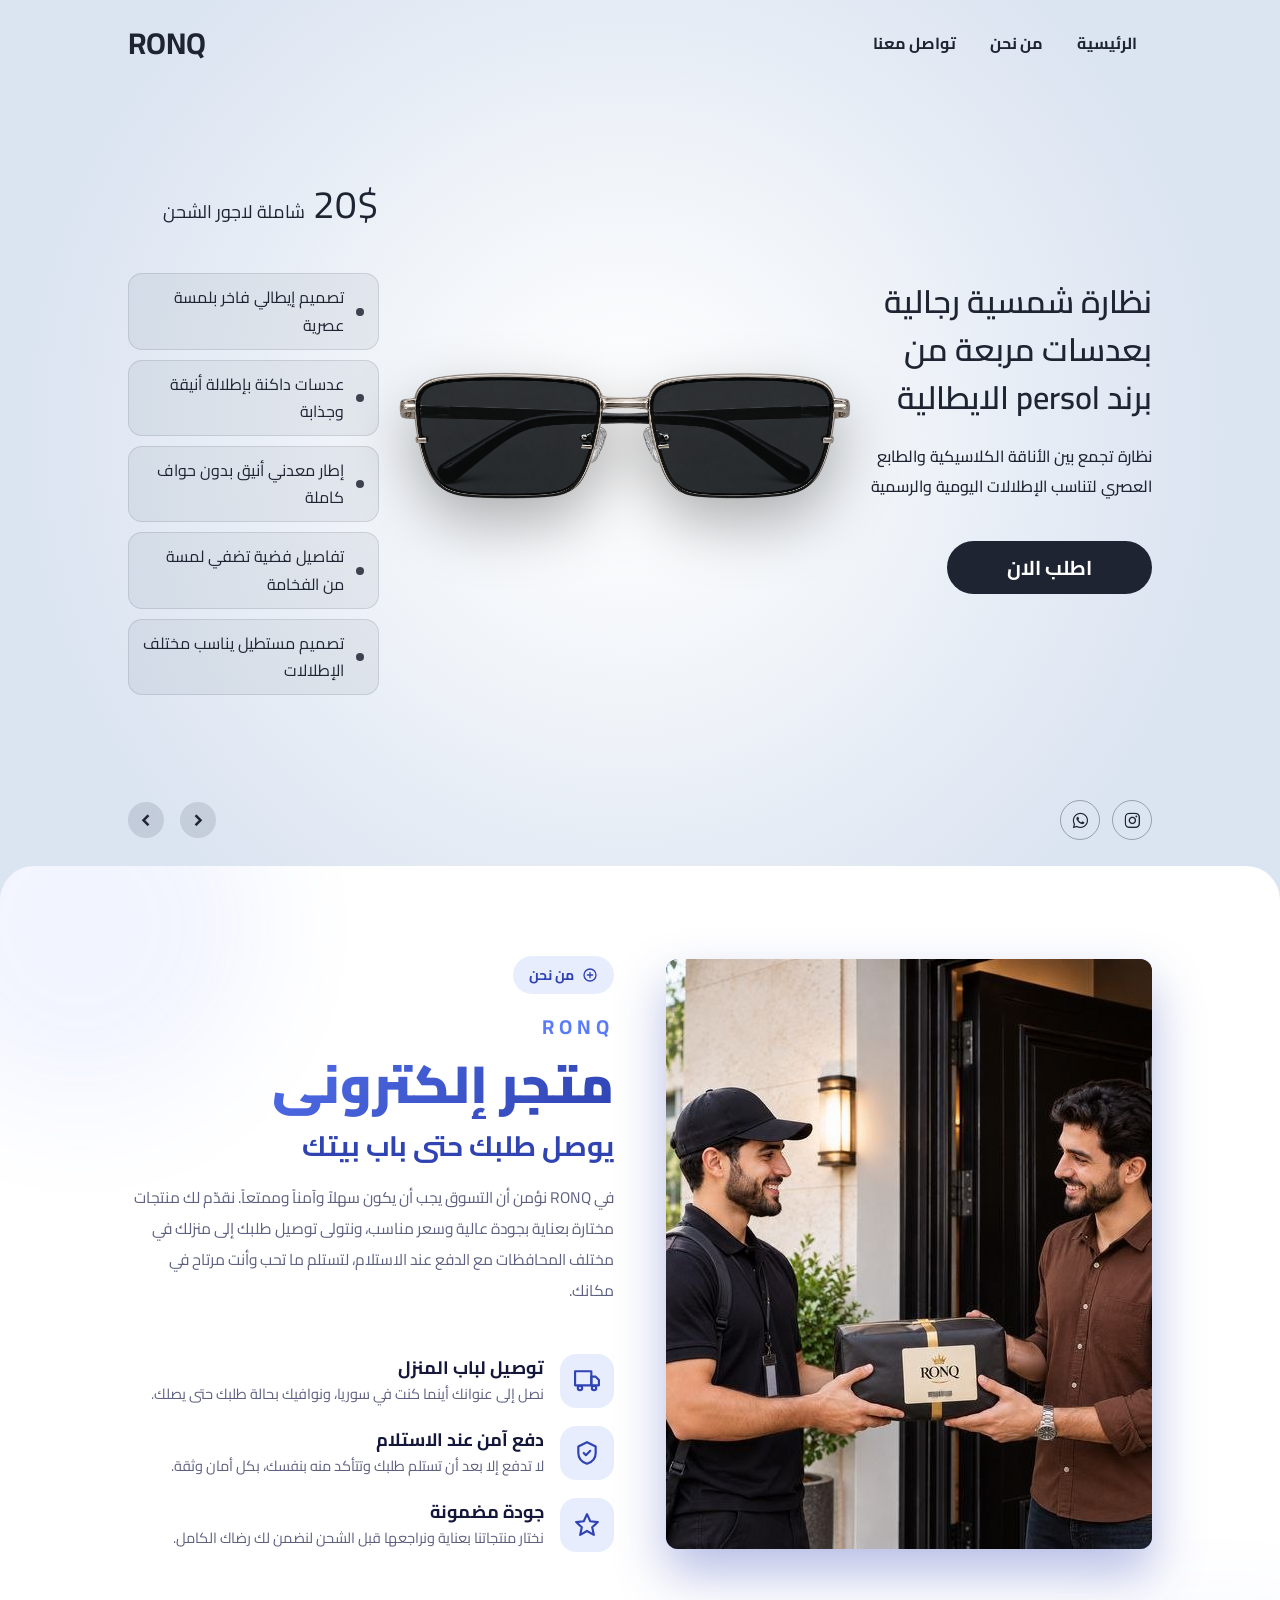
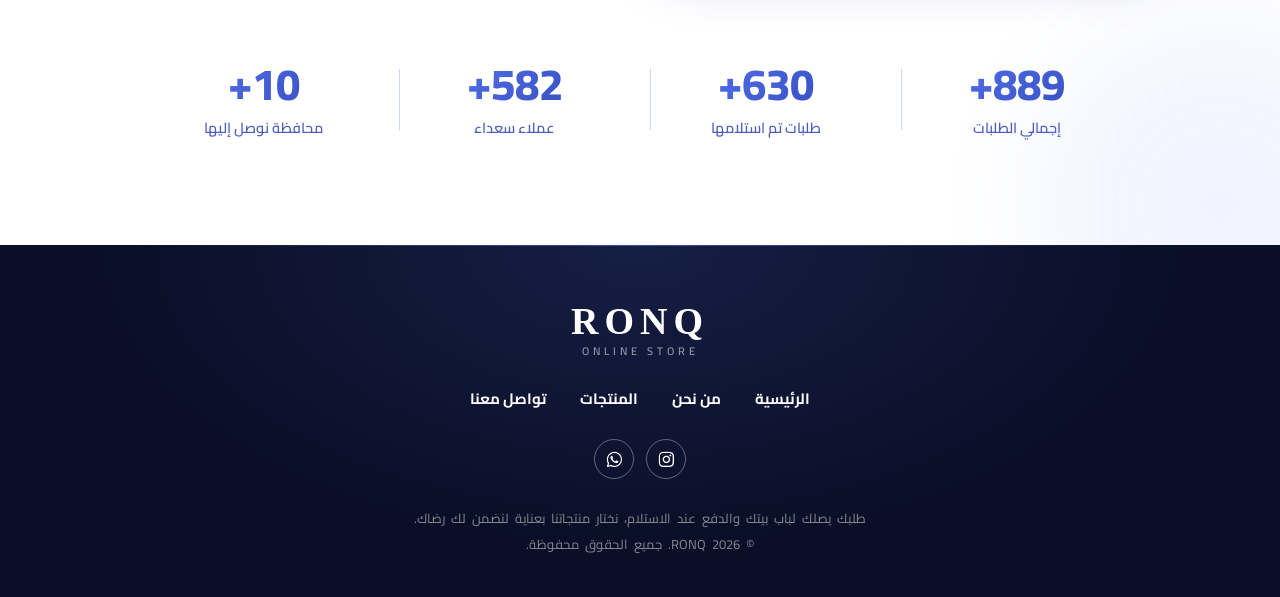
==== commit 58ae1b57: "Add files via upload" ====
--- a/index.html
+++ b/index.html
@@ -29,53 +29,53 @@
 
     <!-- لودر إعادة التحميل -->
     <div class="page-loader" id="pageLoader" aria-hidden="true"><div class="spinner"></div></div>
- 
+
     <div class="shamelll light" id="home">
- 
+
         <!-- طبقة الخلفية التي تتسع من وسط المنتج عند تغيير اللون -->
         <div class="bg-wave"></div>
- 
+
         <div class="safhaon">
- 
+
             <div class="navbar">
                 <ul>
                     <li><a href="index.html" data-reload>الرئيسية</a></li>
                     <li><a href="#about" data-scroll="about">من نحن</a></li>
-                    <li><a href="https://wa.me/40722719456">تواصل معنا</a></li>
+                    <li><a href="https://wa.me/40722719456" data-contact>تواصل معنا</a></li>
                 </ul>
- 
+
                 <a href="index.html" class="logo">RONQ</a>
             </div>
- 
+
             <div class="mohtaoa">
- 
+
                 <div class="text">
                     <h1>نظارة شمسية رجالية بعدسات مربعة من برند persol الايطالية</h1>
- 
+
                     <p>نظارة تجمع بين الأناقة الكلاسيكية والطابع العصري لتناسب الإطلالات اليومية والرسمية </p>
- 
+
                     <button class="atlopalan">اطلب الان</button>
                 </div>
- 
+
                 <div class="imgs">
-                    <!-- يضبطها الـ JS تلقائياً على أول منتج في products.js -->
+                    <!-- يضبطها الـ JS تلقائياً على أول منتج منشور في لوحة التحكم -->
                     <img class="asd" src="imgs/النظارة_فقط_دون_مساحات_خلفية.png" alt="المنتج">
-                    <!-- الصور المصغّرة لبقية زوايا المنتج: يملؤها الـ JS من PAGE_GALLERY في products.js، لا تضف صوراً هنا -->
+                    <!-- الصور المصغّرة لبقية زوايا المنتج: يملؤها الـ JS من لوحة التحكم، لا تضف صوراً هنا -->
                     <div class="gallery" id="gallery" hidden></div>
-                    <!-- شارة العرض: تظهر فقط للمنتجات التي فيها offer: true في products.js -->
+                    <!-- شارة العرض: تظهر فقط للمنتجات التي كتب لها المشرف نص عرض -->
                     <div class="offer-badge" id="offerBadge" hidden>
                         <small class="ob-label">عرض خاص</small>
                         <b class="ob-text"></b>
                     </div>
                 </div>
- 
+
                 <div class="maizat">
- 
+
                     <div class="alsaer">
                         <!-- <p class="kdem">25$</p> -->
                         <p class="jaaded"><strong class="price">20$</strong> <span>شاملة لاجور الشحن</span></p>
                     </div>
- 
+
                     <div class="overlay">
                         <ul>
                             <li>تصميم إيطالي فاخر بلمسة عصرية</li>
@@ -85,52 +85,47 @@
                             <li>تصميم مستطيل يناسب مختلف الإطلالات</li>
                         </ul>
                     </div>
- 
-                </div>
- 
-            </div>
- 
+
+                </div>
+
+            </div>
+
             <div class="thelsafhaon">
- 
+
+                <!-- أيقونات التواصل: تُدار من لوحة التحكم (الصفحة الرئيسية) -->
                 <div class="tauasul">
-                    <a href="#"><i class='bx bxl-facebook'></i></a>
-                    <a href="https://www.instagram.com/ronq183?exln=cGUzbmtyMDUyeHpk"><i class='bx bxl-instagram'></i></a>
-                    <a href="https://wa.me/40722719456"><i class='bx bxl-whatsapp'></i></a>
-                    <!-- <a href="#"><i class='bx bxl-messenger'></i></a> -->
-                </div>
- 
-                <!-- <div class="taosel">
-                    <p>من متجرنا إلى بابك</p>
-                </div> -->
- 
-                <!-- شريط المنتجات: تملؤه الجافاسكربت من products.js، لا تضف صوراً هنا -->
+                    <a href="https://www.instagram.com/ronq183?exln=cGUzbmtyMDUyeHpk" target="_blank" rel="noopener" aria-label="انستغرام"><i class='bx bxl-instagram'></i></a>
+                    <a href="https://wa.me/40722719456" target="_blank" rel="noopener" aria-label="واتساب"><i class='bx bxl-whatsapp'></i></a>
+                </div>
+
+                <!-- شريط المنتجات: تملؤه الجافاسكربت من المنتجات المنشورة، لا تضف صوراً هنا -->
                 <div class="carousel">
-                    <!-- <button class="nav-btn prev" type="button" aria-label="المنتج السابق"><i class='bx bxs-chevron-right'></i></button> -->
-                    <!-- <div class="icon"></div> -->
-                    <!-- <button class="nav-btn next" type="button" aria-label="المنتج التالي"><i class='bx bxs-chevron-left'></i></button> -->
-                </div>
- 
-            </div>
- 
+                    <button class="nav-btn prev" type="button" aria-label="المنتج السابق"><i class='bx bxs-chevron-right'></i></button>
+                    <div class="icon"></div>
+                    <button class="nav-btn next" type="button" aria-label="المنتج التالي"><i class='bx bxs-chevron-left'></i></button>
+                </div>
+
+            </div>
+
         </div>
     </div>
- 
- 
+
+
 <!-- ================= قسم من نحن ================= -->
 <section class="about" id="about">
     <div class="about-inner">
         <div class="about-grid">
- 
+
             <!-- الصور (يمين) -->
             <div class="about-media rv from-right">
                 <div class="img-main"><img src="imgs/photo_2026-11-03_06-49-16.jpg" alt="متجر RONQ" loading="lazy"></div>
             </div>
- 
+
             <!-- النصوص (يسار) -->
             <div class="about-text rv from-left" style="--d:.15s">
                 <div class="about-tag">
                     <svg viewBox="0 0 24 24" fill="none" stroke="currentColor" stroke-width="2" stroke-linecap="round"><circle cx="12" cy="12" r="9"/><path d="M12 8v8M8 12h8"/></svg>
-                    من نحن
+                    <span id="abTag">من نحن</span>
                 </div>
                 <div class="about-brand">RONQ</div>
                 <h2><span class="h-store">متجر إلكتروني</span> <em>يوصل طلبك حتى باب بيتك</em></h2>
@@ -138,7 +133,7 @@
                     في RONQ نؤمن أن التسوق يجب أن يكون سهلاً وآمناً وممتعاً. نقدّم لك منتجات مختارة بعناية بجودة عالية وسعر مناسب،
                     ونتولى توصيل طلبك إلى منزلك في مختلف المحافظات مع الدفع عند الاستلام، لتستلم ما تحب وأنت مرتاح في مكانك.
                 </p>
- 
+
                 <div class="features">
                     <div class="feature">
                         <div class="f-icon">
@@ -161,7 +156,7 @@
                 </div>
             </div>
         </div>
- 
+
         <!-- العدادات -->
         <div class="counters rv" style="--d:.1s">
             <div class="counter"><div class="num" data-count="1200">0</div><div class="lbl">إجمالي الطلبات</div></div>
@@ -171,63 +166,62 @@
         </div>
     </div>
 </section>
- 
+
 <!-- ================= الفوتر ================= -->
 <footer class="footer" id="footer">
     <div class="footer-inner rv">
- 
+
         <a href="#home" data-scroll="top" class="f-logo">
             RONQ
             <small>ONLINE STORE</small>
         </a>
- 
+
         <ul class="f-nav">
             <li><a href="#home" data-scroll="top">الرئيسية</a></li>
             <li><a href="#about" data-scroll="about">من نحن</a></li>
             <li><a href="#home" data-scroll="top">المنتجات</a></li>
-            <li><a href="https://wa.me/40722719456" target="_blank" rel="noopener">تواصل معنا</a></li>
+            <li><a href="https://wa.me/40722719456" target="_blank" rel="noopener" data-contact>تواصل معنا</a></li>
         </ul>
- 
+
+        <!-- تُدار الأيقونات من لوحة التحكم (الصفحة الرئيسية) -->
         <div class="f-social">
-            <a href="#" aria-label="فيسبوك"><i class='bx bxl-facebook'></i></a>
-            <a href="https://www.instagram.com/ronq183?exln=cGUzbmtyMDUyeHpk" aria-label="انستغرام"><i class='bx bxl-instagram'></i></a>
+            <a href="https://www.instagram.com/ronq183?exln=cGUzbmtyMDUyeHpk" target="_blank" rel="noopener" aria-label="انستغرام"><i class='bx bxl-instagram'></i></a>
             <a href="https://wa.me/40722719456" target="_blank" rel="noopener" aria-label="واتساب"><i class='bx bxl-whatsapp'></i></a>
-            <!-- <a href="#" aria-label="ميتا"><i class='bx bxl-meta'></i></a> -->
-        </div>
- 
+        </div>
+
         <p class="f-copy">
-            طلبك يصلك لباب بيتك والدفع عند الاستلام، نختار منتجاتنا بعناية لنضمن لك رضاك.<br>
+            <span id="fText">طلبك يصلك لباب بيتك والدفع عند الاستلام، نختار منتجاتنا بعناية لنضمن لك رضاك.</span><br>
             © 2026 RONQ. جميع الحقوق محفوظة.
         </p>
     </div>
 </footer>
- 
+
 <!-- زر العودة للأعلى -->
 <button class="to-top" id="toTop" type="button" aria-label="العودة للأعلى"><i class='bx bx-chevron-up'></i></button>
- 
- 
+
+
 <!-- ================= طبقة الطلب ================= -->
 <div class="maalomataltalab" id="orderOverlay" aria-hidden="true">
     <div class="order-page">
- 
+
         <!-- نفس الشريط العلوي، و"من نحن" تغلق الطبقة وتنزل لقسم من نحن -->
         <div class="navbar">
             <ul>
                 <li><a href="#">الرئيسية</a></li>
                 <li><a href="#about" data-scroll="about">من نحن</a></li>
-                <li><a href="#">تواصل معنا</a></li>
+                <li><a href="https://wa.me/40722719456" data-contact>تواصل معنا</a></li>
             </ul>
- 
+
             <a href="index.html" class="logo">RONQ</a>
         </div>
- 
+
         <div class="order-box" role="dialog" aria-modal="true" aria-labelledby="orderTitle">
             <div class="order-layout">
- 
+
                 <!-- ===== ملخص الطلب (يسار) ===== -->
                 <aside class="order-summary">
                     <div class="sum-img"><img id="sumImg" alt=""></div>
- 
+
                     <div class="sum-info">
                         <h3 id="sumName"></h3>
                         <div class="sum-price">
@@ -236,7 +230,7 @@
                         </div>
                         <p class="sum-ship">شامل أجور الشحن</p>
                     </div>
- 
+
                     <ul class="sum-badges">
                         <li>
                             <span class="ic"><i class='bx bxs-wallet'></i></span>
@@ -252,25 +246,25 @@
                         </li>
                     </ul>
                 </aside>
- 
+
                 <!-- ===== نموذج التعبئة (يمين) ===== -->
                 <form class="order-form" id="orderForm" novalidate>
                     <button class="order-close" type="button" aria-label="إغلاق"></button>
                     <h2 id="orderTitle">أكمل بيانات طلبك</h2>
- 
+
                     <div class="field">
                         <label for="fName">الاسم الكامل</label>
                         <input type="text" id="fName" autocomplete="name" placeholder="مثال: أحمد محمد">
                         <small class="err"></small>
                     </div>
- 
+
                     <div class="field">
                         <label for="x">رقم الهاتف</label>
                         <!-- يبنيها ملف phone.js (رمز سوريا + سهم القائمة)، ويجب أن يبقى الـ id هو x -->
                         <input id="x">
                     </div>
- 
-                    <!-- المحافظة (قائمة منسدلة) بجانب العنوان بالتفصيل -->
+
+                    <!-- المحافظة (قائمة منسدلة) ثم العنوان بالتفصيل -->
                     <div class="field-row">
                         <div class="field field-gov">
                             <label for="fGov">المحافظة</label>
@@ -295,7 +289,7 @@
                         </div>
                         <div class="field field-addr">
                             <label for="fAddr">العنوان بالتفصيل</label>
-                            <textarea id="fAddr" rows="3" autocomplete="street-address" placeholder="المدينة أو القرية، الحي، الشارع، أقرب نقطة دالة"></textarea>
+                            <textarea id="fAddr" rows="1" autocomplete="street-address" placeholder="المدينة، الحي، الشارع، أقرب نقطة دالة"></textarea>
                             <small class="err"></small>
                         </div>
                     </div>
@@ -309,30 +303,26 @@
                             <button type="button" id="qtyPlus" class="q-plus" aria-label="زيادة"></button>
                         </div>
                     </div>
- 
+
                     <div class="totals">
                         <div><span>الإجمالي بالدولار</span><strong id="totUsd">0$</strong></div>
                         <div><span>الإجمالي بالليرة السورية</span><strong id="totSyp">0 ل.س</strong></div>
                     </div>
- 
+
                     <p class="rate-note" id="rateNote"></p>
 
                     <button type="submit" class="order-submit">تأكيد الطلب</button>
                     <p class="order-ok" id="orderOk" hidden>تم استلام طلبك بنجاح، سنتواصل معك قريباً لتأكيده</p>
                     <p class="order-err" id="orderErr" hidden></p>
-                    <!-- رابط SMS البديل (معطّل مع إرسال واتساب):
-                    <a class="sms-fallback" id="smsFallback" href="#" hidden>لا يعمل معك واتساب؟ أرسل الطلب برسالة SMS</a>
-                    -->
                 </form>
- 
+
             </div>
         </div>
     </div>
 </div>
- 
-    <!-- الترتيب مهم: config.js ثم products.js ثم store.js ثم phone.js ثم ronq.js ثم about.js -->
+
+    <!-- الترتيب مهم: config.js ثم store.js ثم phone.js ثم ronq.js ثم about.js -->
     <script src="config.js"></script>
-    <script src="products.js"></script>
     <script src="store.js"></script>
     <script src="phone.js"></script>
     <script src="ronq.js"></script>
--- a/ronq.css
+++ b/ronq.css
@@ -1,5 +1,5 @@
 @import url('https://fonts.googleapis.com/css2?family=Cairo:wght@200..1000&display=swap');
- 
+
 *{
     padding: 0;
     margin: 0;
@@ -9,15 +9,15 @@
     text-decoration: none;
     font-family: 'cairo';
 }
- 
+
 body{
     /* background: #0000c8; */
     overflow-x: hidden;
 }
- 
- 
+
+
 /* ========== الصفحة والخلفية ========== */
- 
+
 .shamelll{
     /* ألوان التدرج، يغيّرها الـ JS عند تبديل المنتج */
     --glow: #ffffff;   /* لون التوهج في الوسط (أبيض) */
@@ -25,7 +25,7 @@
     /* مركز التوهج: يضبطه الـ JS ليكون خلف صورة المنتج */
     --cx: 50%;
     --cy: 50%;
- 
+
     position: relative;
     overflow: hidden;
     display: flex;
@@ -36,7 +36,7 @@
     font-family: 'Cairo', sans-serif;
     padding-bottom: 40px;
 }
- 
+
 /* نفس التدرج للخلفية الأساسية وللموجة المتسعة */
 .shamelll,
 .bg-wave{
@@ -44,7 +44,7 @@
         radial-gradient(circle at var(--cx) var(--cy), rgba(255,255,255,0.22) 0, rgba(255,255,255,0) 32vmax),
         radial-gradient(circle farthest-corner at var(--cx) var(--cy), var(--glow) 0%, var(--base) 75%);
 }
- 
+
 .bg-wave{
     position: absolute;
     inset: 0;
@@ -52,7 +52,7 @@
     pointer-events: none;
     clip-path: circle(0px at 50% 50%);
 }
- 
+
 .safhaon{
     position: relative;
     z-index: 1;
@@ -63,10 +63,10 @@
     justify-content: space-between;
     gap: 20px;
 }
- 
- 
+
+
 /* ========== الرأسية ========== */
- 
+
 .navbar{
     display: flex;
     justify-content: space-between;
@@ -74,17 +74,17 @@
     flex-wrap: wrap;
     gap: 10px;
 }
- 
+
 .navbar a{
     font-size: 30px;
     font-weight: 700;
     color: #fff;
 }
- 
+
 .navbar ul li{
     display: inline-block;
 }
- 
+
 .navbar ul li a{
     position: relative;
     padding: 4px 0;
@@ -93,7 +93,7 @@
     margin: 0 15px;
     transition: opacity 0.3s;
 }
- 
+
 /* خط يتمدد تحت الرابط (نفس تنسيق روابط الفوتر) */
 .navbar ul li a::after{
     content: '';
@@ -106,16 +106,16 @@
     background: #fff;
     transition: width 0.3s;
 }
- 
+
 @media (hover: hover){
     .navbar ul li a:hover{ opacity: 0.85; }
     .navbar ul li a:hover::after{ width: 100%; }
 }
- 
- 
- 
+
+
+
 /* ========== المحتوى ========== */
- 
+
 .mohtaoa{
     flex: 1;
     display: flex;
@@ -123,13 +123,19 @@
     align-items: center;
     gap: 20px;
 }
- 
-/* اليمين: النص */
+
+/* اليمين: النص — العمودان الجانبيان متساويان ليبقى المنتج في منتصف الشاشة أفقياً */
 .text{
-    /* width: 28%; */
-    flex: 0 1 28%;
-}
- 
+    /* flex: 1 1 0;
+    min-width: 0; */
+    width: 28%;
+}
+.maizat{
+    /* flex: 1 1 0;
+    min-width: 0; */
+    width: 25%;
+}
+
 .text h1{
     font-size: clamp(26px, 3vw, 32px);
     font-weight: 600;
@@ -137,14 +143,14 @@
     line-height: 1.5;
     margin: 20px 0;
 }
- 
+
 .text p{
     color: #fff;
     font-size: 16px;
     font-weight: 500;
     margin: 20px 0;
 }
- 
+
 .text button{
     padding: 8px 60px;
     color: rgb(65, 64, 64);
@@ -157,7 +163,7 @@
     font-family: inherit;
     animation: zxzxz 2s infinite;
 }
- 
+
 /* الوسط: صورة المنتج (حتى 550px وتصغر حسب الشاشة) */
 .imgs{
     /* width: 40%; */
@@ -168,7 +174,7 @@
     display: flex;
     justify-content: center;
 }
- 
+
 .imgs img{
     width: 100%;
     display: block;
@@ -177,12 +183,12 @@
     filter: drop-shadow(0 25px 30px rgba(0, 0, 0, 0.3));
     animation: xxxxx 2s ease-in-out infinite;
 }
- 
+
 /* اليسار: السعر والميزات */
 /* .maizat{
     flex: 0 1 28%;
 } */
- 
+
 .alsaer{
     margin-bottom: 40px;
     color: #fff;
@@ -190,20 +196,20 @@
     font-weight: 400;
     line-height: 1.5;
 }
- 
+
 .alsaer .kdem{
     text-decoration: line-through;
     text-decoration-thickness: 2px;
 }
- 
+
 .alsaer .jaaded span{
     font-size: 18px;
 }
- 
+
 .alsaer .jaaded .price{
     font-weight: inherit;
 }
- 
+
 /* الميزات: كل ميزة في صندوق بخلفية شفافة (نفس تنسيق صناديق طبقة تأكيد الطلب) بعرض القسم كاملاً */
 .overlay ul{
     width: 100%;
@@ -211,7 +217,7 @@
     flex-direction: column;
     gap: 10px;
 }
- 
+
 .overlay ul li{
     display: flex;
     align-items: center;
@@ -226,7 +232,7 @@
     line-height: 1.7;
     text-align: start;
 }
- 
+
 /* نقطة صغيرة بدل رمز القائمة الافتراضي */
 .overlay ul li::before{
     content: '';
@@ -237,70 +243,67 @@
     background: #fff;
     opacity: 0.85;
 }
- 
- 
+
+
 /* ========== ذيل الصفحة ========== */
- 
+
 .thelsafhaon{
     display: flex;
-    justify-content: center;
+    justify-content: space-between;
     align-items: center;
-    /* gap: 20px; */
-}
- 
-/* .thelsafhaon .tauasul{
+    gap: 20px;
+}
+
+.thelsafhaon .tauasul{
     flex: none;
 }
- 
-.thelsafhaon .taosel{
-    flex: 1 1 140px;
-    text-align: center;
-}
- 
-.thelsafhaon .taosel p{
-    font-size: 20px;
-    font-weight: 600;
-} */
- 
- 
+
+
 /* ----- شريط المنتجات (حلقة من 5 صور + سهمان) ----- */
- 
-/* .carousel{
+
+/* عرض الشريط على قد محتواه: صورة واحدة = على قدها، وأكبر عرض له 5 صور */
+.carousel{
     display: flex;
     align-items: center;
     gap: 8px;
-    flex: 0 1 540px;
+    flex: 0 1 auto;
+    max-width: 100%;
     min-width: 0;
 }
- 
+.carousel[hidden]{ display: none; }
+
 .icon{
     display: flex;
     align-items: center;
     justify-content: center;
     gap: 8px;
-    flex: 1;
+    flex: 0 1 auto;
     min-width: 0;
 }
- 
+
+/* كل صورة في خانة مربعة ثابتة، فلا تختلف أحجامها باختلاف أبعاد صور المنتجات */
 .icon img{
-    flex: 1 1 0;
+    flex: 0 1 88px;
+    width: 88px;
     min-width: 0;
-    max-width: 105px;
-    width: auto;
+    aspect-ratio: 1 / 1;
+    object-fit: contain;
+    padding: 8px;
+    border-radius: 12px;
     height: auto;
     cursor: pointer;
     opacity: 0.8;
     user-select: none;
     -webkit-user-drag: none;
     transition: transform 0.4s, opacity 0.3s, filter 0.3s;
-} */
- 
+}
+
 /* المنتج المعروض حالياً في المنتصف */
 .icon img.active{
     opacity: 1;
     cursor: default;
 }
- 
+
 /* السهمان */
 .nav-btn{
     flex: none;
@@ -315,28 +318,21 @@
     cursor: pointer;
     transition: background-color 0.3s, transform 0.2s;
 }
- 
+
 .nav-btn:hover{
     background-color: rgba(18, 18, 18, 0.45);
 }
- 
+
 .nav-btn:active{
     transform: scale(0.9);
 }
- 
+
 .nav-btn[hidden]{
     display: none;
 }
- 
-/* .tauasul a i{
-    font-size: 24px;
-    color: #fff;
-    margin-left: 30px;
-    font-weight: 400;
-} */
 
 .tauasul{
-        display: flex;
+    display: flex;
     justify-content: center;
     gap: 12px;
 }
@@ -353,12 +349,7 @@
     border: 1px solid rgba(255, 255, 255, .35);
     transition: background-color .3s, color .3s, transform .3s, border-color .3s;
 }
- 
-.taosel p{
-    font-size: 18px;
-    color: #fff;
-}
- 
+
 /* التكبير عند المرور فقط في الأجهزة التي تدعم الماوس */
 @media (hover: hover){
     .icon img:hover{
@@ -368,8 +359,8 @@
         z-index: 2;
     }
 }
- 
- 
+
+
 /* ========== التاب والجوال: ترتيب عمودي ========== */
 
 @media (max-width: 900px){
@@ -442,15 +433,18 @@
     .safhaon .text button{ order: 5; align-self: center; margin: 16px 0; }
 
     /* شريط المنتجات: بدون أسهم، يمرَّر باللمس، وكل صورة لها خلفية شفافة ضبابية */
+    /* عرض الشريط على قد عدد الصور (--n يضبطه ronq.js)، وأكبر عرض له عرض الصفحة */
     .safhaon .carousel{
+        --tile: calc((min(92vw, 620px) - 20px) / 2.5);
         order: 6;
         flex: none;
-        width: 100%;
+        width: min(100%, calc(var(--n, 3) * var(--tile) + (var(--n, 3) - 1) * 10px));
         max-width: 620px;
     }
     .carousel .nav-btn{ display: none; }
 
     .icon{
+        flex: 1 1 0;
         display: flex;
         justify-content: flex-start;
         align-items: stretch;
@@ -467,7 +461,8 @@
 
     /* عرض الصورة = (العرض − الفراغات) ÷ 2.5 : صورتان كاملتان ونصف الثالثة للدلالة على التمرير */
     .icon img{
-        flex: 0 0 calc((100% - 20px) / 2.5);
+        flex: 0 0 var(--tile);
+        width: var(--tile);
         min-width: 0;
         max-width: none;
         height: auto;
@@ -491,13 +486,10 @@
         text-align: start;
     }
 
-    .taosel{ order: 8; text-align: center; }
-
     /* أيقونات التواصل مخفية في الشاشات الصغيرة بكل تنسيقاتها */
     .tauasul{ display: none; }
 
     /* الشريط السفلي فارغ (الجافاسكربت معطّل): نخفيه حتى لا يضيف مسافة زائدة */
-    .carousel:empty{ display: none; }
 }
 
 @media (max-width: 600px){
@@ -525,56 +517,47 @@
         padding: 9px 12px;
     }
 
-    .taosel p{
-        font-size: 16px;
-        margin: 30px 0;
-    }
-
-    .tauasul a i{
-        font-size: 22px;
-        margin: 0 12px;
-        display: none;
-    }
 }
 
 
 /* حركة الانميشن الخاصة بالصورة */
- 
- 
- 
+
+
+
 @keyframes xxxxx {
     0%,
     100% {
         transform: translatey(5px);
     }
- 
+
     50% {
         transform: translatey(-5px);
     }
 }
- 
- 
+
+
 @keyframes zxzxz {
   50% {
     opacity: 0.5;
   }
 }
- 
- 
+
+
 /* ========== طبقة الطلب (شفافة وضبابية بلون خلفية المنتج) ========== */
- 
+
 .maalomataltalab{
     /* ألوان افتراضية (نفس أزرق الصفحة)، يضبطها الـ JS من خلفية المنتج المعروض عند الفتح */
     /* --glow: #1a6fff;
     --base: #0000c8; */
- 
+
     position: fixed;
     inset: 0;
     z-index: 100;
     display: flex;
+    align-items: flex-start;   /* الصفحة تأخذ طول محتواها (لا تُقصّ عند حافة الشاشة) فتبقى المسافة السفلية للنموذج */
     overflow-y: auto;
     font-family: 'Cairo', sans-serif;
- 
+
     /* احتياطي للمتصفحات القديمة التي لا تدعم color-mix */
     background: rgba(0, 0, 40, 0.72);
     /* لون المنتج نفسه بشفافية: توهج خفيف في الجانبين وحواف أغمق */
@@ -584,30 +567,30 @@
         color-mix(in srgb, var(--base) 80%, transparent);
     -webkit-backdrop-filter: blur(16px);
     backdrop-filter: blur(16px);
- 
+
     opacity: 0;
     visibility: hidden;
     pointer-events: none;
     transition: opacity 0.4s ease, visibility 0s linear 0.4s;
 }
- 
+
 .maalomataltalab.open{
     opacity: 1;
     visibility: visible;
     pointer-events: auto;
     transition: opacity 0.4s ease, visibility 0s;
 }
- 
+
 .maalomataltalab input,
 .maalomataltalab select,
 .maalomataltalab button{
     font-family: inherit;
 }
- 
+
 body.no-scroll{
     overflow: hidden;
 }
- 
+
 /* نفس عرض صفحتك الرئيسية: الشريط العلوي ثم المحتوى في المنتصف */
 .order-page{
     position: relative;
@@ -615,12 +598,12 @@
     min-height: 100vh;
     min-height: 100svh;
     margin: 0 auto;
-    padding: 15px 0 24px;
+    padding: 15px 0 64px;      /* مسافة سفلية كافية: النموذج لا يلتصق بحافة الصفحة */
     display: flex;
     flex-direction: column;
     gap: 20px;
 }
- 
+
 .order-box{
     flex: 1;
     display: flex;
@@ -629,11 +612,11 @@
     transform: translateY(30px) scale(0.97);
     transition: transform 0.4s ease;
 }
- 
+
 .maalomataltalab.open .order-box{
     transform: translateY(0) scale(1);
 }
- 
+
 /* الملخص يسار والنموذج يمين، والمحتوى كله في المنتصف مع مسافة واضحة بينهما */
 .order-layout{
     width: 100%;
@@ -645,14 +628,14 @@
     gap: clamp(48px, 8vw, 110px);
     direction: ltr;
 }
- 
+
 .order-layout > *{
     direction: rtl;
 }
- 
- 
+
+
 /* ===== ملخص الطلب (بدون خلفية متوهجة) ===== */
- 
+
 .order-summary{
     flex: 1 1 460px;
     min-width: 0;
@@ -663,7 +646,7 @@
     text-align: center;
     color: #fff;
 }
- 
+
 .sum-img{
     position: relative;
     width: 100%;
@@ -673,7 +656,7 @@
     /* ارتفاع محدد: أي صورة أكبر منه تصغر تلقائياً ولا تدفع العناصر التي تحتها */
     height: clamp(170px, 36vh, 260px);
 }
- 
+
 /* ظل ناعم تحت المنتج وهو يطفو */
 .sum-img::after{
     content: '';
@@ -686,7 +669,7 @@
     border-radius: 50%;
     background: radial-gradient(ellipse at center, rgba(0, 0, 0, 0.35) 0, rgba(0, 0, 0, 0) 70%);
 }
- 
+
 /* صورة المنتج كبيرة */
 .sum-img img{
     position: relative;
@@ -699,39 +682,39 @@
     filter: drop-shadow(0 20px 24px rgba(0, 0, 0, 0.3));
     animation: xxxxx 2s ease-in-out infinite;
 }
- 
+
 .sum-info h3{
     font-size: 22px;
     font-weight: 600;
     line-height: 1.4;
     margin-bottom: 10px;
 }
- 
+
 .sum-price{
     display: flex;
     justify-content: center;
     align-items: baseline;
     gap: 14px;
 }
- 
+
 .sum-old{
     font-size: 18px;
     text-decoration: line-through;
     text-decoration-thickness: 2px;
     opacity: 0.7;
 }
- 
+
 .sum-price strong{
     font-size: 38px;
     font-weight: 700;
 }
- 
+
 .sum-ship{
     margin-top: 4px;
     font-size: 14px;
     opacity: 0.85;
 }
- 
+
 .sum-badges{
     width: 100%;
     max-width: 400px;
@@ -739,7 +722,7 @@
     flex-direction: column;
     gap: 10px;
 }
- 
+
 .sum-badges li{
     display: flex;
     align-items: center;
@@ -750,7 +733,7 @@
     background: rgba(255, 255, 255, 0.07);
     border: 1px solid rgba(255, 255, 255, 0.12);
 }
- 
+
 /* أيقونات مفرغة الخلفية بإطار أبيض فقط */
 .sum-badges .ic{
     flex: none;
@@ -764,27 +747,27 @@
     background: transparent;
     border: 1.5px solid #fff;
 }
- 
+
 .sum-badges .ic i{
     line-height: 1;
 }
- 
+
 .sum-badges b{
     display: block;
     font-size: 15px;
     font-weight: 700;
 }
- 
+
 .sum-badges small{
     display: block;
     margin-top: 1px;
     font-size: 13px;
     opacity: 0.8;
 }
- 
- 
+
+
 /* ===== نموذج التعبئة: لوح شفاف بلون المنتج مثل نموذج الصورة ===== */
- 
+
 .order-form{
     position: relative;
     flex: 0 1 440px;
@@ -798,14 +781,14 @@
         color-mix(in srgb, var(red) 20%, transparent);
     box-shadow: 0 12px 40px rgba(0, 0, 0, 0.3);
 }
- 
+
 .order-form h2{
     text-align: center;
     font-size: 28px;
     font-weight: 500;
     margin-bottom: 22px;
 }
- 
+
 /* زر الإغلاق: علامة × مرسومة بالـ CSS في منتصف الدائرة تماماً */
 .order-close{
     position: absolute;
@@ -818,7 +801,7 @@
     cursor: pointer;
     transition: background-color 0.3s;
 }
- 
+
 .order-close::before,
 .order-close::after{
     content: '';
@@ -830,27 +813,27 @@
     border-radius: 2px;
     background: #fff;
 }
- 
+
 .order-close::before{ transform: translate(-50%, -50%) rotate(45deg); }
 .order-close::after{ transform: translate(-50%, -50%) rotate(-45deg); }
- 
+
 .order-close:hover{
     background: rgba(255, 255, 255, 0.35);
 }
- 
+
 .field{
     margin-bottom: 14px;
     flex: 1;
     min-width: 0;
 }
- 
+
 .field label{
     display: block;
     font-size: 14px;
     font-weight: 600;
     margin-bottom: 6px;
 }
- 
+
 .field > input,
 .field > select,
 .field > textarea{
@@ -864,13 +847,19 @@
     outline: none;
     transition: border-color 0.3s, background-color 0.3s;
 }
- 
+
+/* كل الخانات بنفس الارتفاع (48px)، وخانة العنوان تكبر سطراً سطراً مع كتابة المستخدم (ronq.js) */
+.field > input{ height: 48px; }
+
 .field > textarea{
     display: block;
-    resize: vertical;
-    min-height: 84px;
+    resize: none;
+    height: 48px;
+    min-height: 48px;
     max-height: 200px;
-    line-height: 1.7;
+    padding-block: 11px;
+    line-height: 24px;
+    overflow-y: hidden;
 }
 
 .field > input::placeholder,
@@ -878,23 +867,23 @@
 #x::placeholder{
     color: rgba(255, 255, 255, 0.55);
 }
- 
+
 .field > input:focus,
 .field > select:focus,
 .field > textarea:focus{
     border-color: #fff;
     background: rgba(255, 255, 255, 0.2);
 }
- 
+
 /* المحافظة ثم العنوان: كل خانة في سطر بعرض النموذج، بنفس شكل بقية الحقول */
 .field-row{ display: block; }
 .field-row > .field{ margin-bottom: 14px; }
 
 .field > select{
     display: block;
-    height: 42px;
+    height: 48px;
     padding-block: 0;
-    line-height: 40px;
+    line-height: 46px;
     padding-inline: 10px 30px;
     cursor: pointer;
     appearance: none;
@@ -911,30 +900,31 @@
     background: var(--base);
     color: #fff;
 }
- 
+
 .field.invalid > input,
 .field.invalid > select,
 .field.invalid > textarea{
     border-color: #ff9b9b;
 }
- 
+
 .err{
     display: block;
     margin-top: 4px;
     font-size: 13px;
     color: #ffb3b3;
 }
- 
-/* إطار خانة الهاتف (يبنيه phone.js) */
+
+/* إطار خانة الهاتف (يبنيه phone.js): بنفس ارتفاع بقية الخانات */
+.phone-wrap{ height: 48px; }
 .phone-wrap:focus-within{
     box-shadow: 0 0 0 1px #fff;
 }
- 
+
 #x:-webkit-autofill{
     -webkit-text-fill-color: #fff;
     transition: background-color 9999s ease-in-out 0s;
 }
- 
+
 /* عداد الكمية: − و + مرسومتان بالـ CSS في منتصف الدائرة تماماً */
 .qty{
     display: inline-flex;
@@ -945,7 +935,7 @@
     background: rgba(255, 255, 255, 0.12);
     border: 1px solid rgba(255, 255, 255, 0.3);
 }
- 
+
 .qty button{
     position: relative;
     width: 34px;
@@ -955,7 +945,7 @@
     cursor: pointer;
     transition: background-color 0.3s, transform 0.2s;
 }
- 
+
 /* الخط الأفقي: موجود في الزرين (ناقص / زائد) */
 .qty button::before,
 .qty button.q-plus::after,
@@ -967,13 +957,13 @@
     background: #fff;
     border-radius: 2px;
 }
- 
+
 .qty button::before{
     width: 14px;
     height: 2px;
     transform: translate(-50%, -50%);
 }
- 
+
 /* الخط العمودي: فقط في زر الزائد */
 .qty button.q-plus::after,
 #qtyPlus::after{
@@ -981,17 +971,17 @@
     height: 14px;
     transform: translate(-50%, -50%);
 }
- 
+
 .qty button:hover{ background: rgba(255, 255, 255, 0.35); }
 .qty button:active{ transform: scale(0.9); }
- 
+
 .qty span{
     min-width: 40px;
     text-align: center;
     font-size: 18px;
     font-weight: 700;
 }
- 
+
 /* الإجمالي */
 .totals{
     margin: 16px 0;
@@ -999,7 +989,7 @@
     border-radius: 12px;
     background: rgba(0, 0, 0, 0.22);
 }
- 
+
 .totals div{
     display: flex;
     justify-content: space-between;
@@ -1008,12 +998,12 @@
     padding: 4px 0;
     font-size: 15px;
 }
- 
+
 .totals strong{
     font-size: 18px;
     font-weight: 700;
 }
- 
+
 .rate-note{
     margin: -6px 0 12px;
     text-align: center;
@@ -1033,9 +1023,9 @@
     cursor: pointer;
     transition: transform 0.2s, opacity 0.3s;
 }
- 
+
 .order-submit:active{ transform: scale(0.97); }
- 
+
 .order-ok{
     margin-top: 12px;
     text-align: center;
@@ -1056,35 +1046,36 @@
     cursor: wait;
 }
 
-.sms-fallback{
-    display: block;
-    margin-top: 10px;
-    text-align: center;
-    font-size: 14px;
-    font-weight: 600;
-    color: #fff;
-    text-decoration: underline;
-    opacity: 0.9;
-}
-.sms-fallback[hidden]{ display: none; }
- 
- 
+
+
 /* ===== التاب والجوال ===== */
- 
+
 @media (max-width: 900px){
     .order-page{ width: 92%; }
 }
- 
+
+/* شاشات الحاسوب القصيرة: نضغط النموذج قليلاً ليظهر أكبر جزء منه دون تمرير */
+@media (min-width: 801px) and (max-height: 860px){
+    .order-form{ padding: 28px 26px 22px; }
+    .order-form h2{ font-size: 24px; margin-bottom: 14px; }
+    .order-form .field{ margin-bottom: 10px; }
+    .order-form .field label{ margin-bottom: 4px; }
+    .totals{ margin: 12px 0; padding: 8px 14px; }
+    .rate-note{ margin: -4px 0 10px; }
+    .order-submit{ padding: 10px; font-size: 18px; }
+    .sum-img{ height: clamp(150px, 30vh, 220px); }
+}
+
 @media (max-width: 800px){
- 
+
     .order-box{ align-items: flex-start; }
- 
+
     .order-layout{
         flex-direction: column;
         align-items: stretch;
         gap: 16px;
     }
- 
+
     /* الملخص يصير شريطاً فوق النموذج */
     .order-summary{
         flex: none;
@@ -1097,11 +1088,11 @@
         background: rgba(255, 255, 255, 0.07);
         border: 1px solid rgba(255, 255, 255, 0.12);
     }
- 
+
     .sum-img{ width: 108px; height: 108px; flex: none; padding-bottom: 0; }
     .sum-img::after{ display: none; }
     .sum-img img{ width: 108px; height: 108px; max-height: none; object-fit: contain; animation: none; }
- 
+
     .sum-info{ flex: 1; min-width: 0; }
     .sum-info h3{ font-size: 15px; margin-bottom: 4px; }
     .sum-price{ justify-content: flex-start; gap: 10px; }
@@ -1109,19 +1100,19 @@
     .sum-old{ font-size: 15px; }
     .sum-ship{ display: none; }
     .sum-badges{ display: none; }
- 
+
     .order-form{
         flex: none;
         width: 100%;
         padding: 46px 18px 22px;
     }
- 
+
     .order-form h2{ font-size: 22px; }
 }
- 
- 
+
+
 /* ========== لودر إعادة تحميل الصفحة ========== */
- 
+
 .page-loader{
     position: fixed;
     inset: 0;
@@ -1134,16 +1125,16 @@
     pointer-events: none;
     transition: opacity 0.35s ease, visibility 0s linear 0.35s;
 }
- 
+
 html.reloading .page-loader{
     opacity: 1;
     visibility: visible;
     pointer-events: auto;
     transition: opacity 0.35s ease, visibility 0s;
 }
- 
+
 html.reloading body{ overflow: hidden; }
- 
+
 .spinner{
     width: 58px;
     height: 58px;
@@ -1152,16 +1143,16 @@
     border-top-color: #fff;
     animation: spin 0.9s linear infinite;
 }
- 
+
 @keyframes spin{
     to{ transform: rotate(360deg); }
 }
- 
- 
+
+
 /* ========== شارة العرض (أعلى يمين المنتج) ========== */
- 
+
 .imgs{ position: relative; }
- 
+
 .offer-badge{
     position: absolute;
     top: 0;
@@ -1178,9 +1169,9 @@
     transform: rotate(6deg);
     animation: badgePulse 2.4s ease-in-out infinite;
 }
- 
+
 .offer-badge[hidden]{ display: none; }
- 
+
 .offer-badge .ob-label{
     display: block;
     font-size: 12px;
@@ -1188,26 +1179,26 @@
     letter-spacing: 0.5px;
     opacity: 0.8;
 }
- 
+
 .offer-badge .ob-text{
     display: block;
     font-size: 20px;
     font-weight: 800;
 }
- 
+
 @keyframes badgePulse{
     0%, 100%{ transform: rotate(6deg) scale(1); }
     50%     { transform: rotate(6deg) scale(1.07); }
 }
- 
+
 @media (max-width: 600px){
     .offer-badge{ padding: 6px 14px 8px; max-width: 140px; }
     .offer-badge .ob-text{ font-size: 17px; }
 }
- 
- 
+
+
 /* ========== حركة دخول الصفحة: المحتوى مخفي حتى تبدأ الحركة ========== */
- 
+
 html.intro-pending .text,
 html.intro-pending .maizat,
 html.intro-pending .imgs,
@@ -1217,9 +1208,9 @@
 html.intro-pending .thelsafhaon > *{
     opacity: 0;
 }
- 
+
 html.intro-pending .text button{ animation: none; }
- 
+
 @media (prefers-reduced-motion: reduce){
     .spinner{ animation-duration: 2s; }
     .offer-badge{ animation: none; }
@@ -1244,8 +1235,7 @@
 .shamelll.light .text p,
 .shamelll.light .alsaer,
 .shamelll.light .overlay ul li,
-.shamelll.light .tauasul a i,
-.shamelll.light .taosel p{
+.shamelll.light .tauasul a i{
     color: var(--ink);
 }
 
@@ -1290,7 +1280,7 @@
 
 /* ========== معرض صور المنتج (نفس المنتج من زوايا مختلفة) ========== */
 
-.imgs{ --gal-h: 60px; }   /* مساحة صف الصور المصغّرة تحت المنتج */
+.imgs{ --gal-h: 84px; }   /* مساحة صف الصور المصغّرة تحت المنتج */
 
 /* عند وجود معرض: يزيد ارتفاع الصندوق بمقدار صف الصور المصغّرة، وصورة المنتج تبقى بحجمها كما هي */
 .imgs.has-gallery{
@@ -1313,6 +1303,7 @@
     padding: 2px;
     overflow-x: auto;
     scrollbar-width: none;
+    transition: top 0.35s ease;
 }
 .gallery::-webkit-scrollbar{ display: none; }
 .gallery[hidden]{ display: none; }
@@ -1355,6 +1346,6 @@
 }
 
 @media (max-width: 600px){
-    .imgs{ --gal-h: 54px; }
+    .imgs{ --gal-h: 76px; }
     .g-thumb{ width: 58px; height: 40px; }
 }
--- a/about.css
+++ b/about.css
@@ -3,24 +3,24 @@
    about.css — قسم "من نحن" + زر العودة للأعلى
    ألوانه تتبع لون خلفية المنتج المعروض تلقائياً (عبر about.js)
    ===================================================== */
- 
+
 .about{
     --ab-glow: #1a6fff;
     --ab-base: #0000c8;
     --ab-ink:  #14163a;
     --ab-muted:#5d6080;
- 
+
     position: relative;
     z-index: 2;
     margin-top: -34px;                 /* يتداخل قليلاً مع نهاية الصفحة الرئيسية بحافة منحنية */
     padding: 90px 0 70px;
-    background: #fff;
+    background: var(--c-bg, #fff);      /* لون الخلفية يغيّره المشرف من لوحة التحكم */
     border-radius: 34px 34px 0 0;
     font-family: 'Cairo', sans-serif;
     color: var(--ab-ink);
     overflow: hidden;
 }
- 
+
 /* بقع لونية ناعمة في الخلفية */
 .about::before,
 .about::after{
@@ -36,7 +36,7 @@
 }
 .about::before{ top: -120px; left: -100px; }
 .about::after { bottom: -140px; right: -120px; }
- 
+
 .about-inner{
     position: relative;
     z-index: 1;
@@ -44,21 +44,21 @@
     max-width: 1200px;
     margin: 0 auto;
 }
- 
+
 .about-grid{
     display: grid;
     grid-template-columns: 1fr 1fr;    /* العمود الأول = اليمين (RTL): الصور، والثاني = اليسار: النصوص */
     gap: clamp(24px, 4vw, 52px);       /* مسافة بسيطة بين الصورة والنصوص */
     align-items: center;
 }
- 
- 
+
+
 /* ========== الصور (يمين) ========== */
- 
+
 .about-media{
     position: relative;
 }
- 
+
 .img-main{
     width: 100%;                       /* تملأ عمودها وتتكيف مع عرض الشاشة */
     aspect-ratio: 4 / 5;
@@ -68,57 +68,18 @@
     background: linear-gradient(135deg, var(--ab-base), var(--ab-glow));
     box-shadow: 0 24px 50px color-mix(in srgb, var(--ab-base) 35%, transparent);
 }
- 
-.img-small{
-    position: absolute;
-    left: 0;
-    bottom: 0;
-    width: 44%;
-    aspect-ratio: 3 / 4;
-    border-radius: 22px;
-    overflow: hidden;
-    background: linear-gradient(135deg, var(--ab-glow), var(--ab-base));
-    border: 7px solid #fff;
-    box-shadow: 0 16px 36px rgba(0, 0, 0, .2);
-}
- 
-.img-main img,
-.img-small img{
+
+.img-main img{
     width: 100%;
     height: 100%;
     object-fit: cover;
     display: block;
 }
- 
-/* نفس صورة المتجر بقصّين مختلفين حتى لا تتكرر الصورة */
-.img-main  img{ object-position: 55% 50%; }   /* الكيس والهدية */
-.img-small img{ object-position: 12% 50%; }   /* واجهة الجوال */
- 
-.badge{
-    position: absolute;
-    left: 33%;
-    bottom: -4px;
-    width: 116px;
-    height: 116px;
-    border-radius: 50%;
-    display: flex;
-    flex-direction: column;
-    align-items: center;
-    justify-content: center;
-    text-align: center;
-    color: #fff;
-    background: linear-gradient(135deg, var(--ab-glow), var(--ab-base));
-    border: 5px solid #fff;
-    box-shadow: 0 12px 28px color-mix(in srgb, var(--ab-base) 45%, transparent);
-    animation: abFloat 3s ease-in-out infinite;
-}
-.badge b{ font-size: 23px; line-height: 1.1; font-weight: 800; }
-.badge b::after{ content: '+'; }
-.badge span{ font-size: 12px; opacity: .92; }
- 
- 
+
 /* ========== النصوص (يسار) ========== */
- 
+
+.about [hidden]{ display: none !important; }
+
 .about-tag{
     display: inline-flex;
     align-items: center;
@@ -128,11 +89,11 @@
     border-radius: 30px;
     font-size: 14px;
     font-weight: 700;
-    color: var(--ab-base);
-    background: color-mix(in srgb, var(--ab-glow) 14%, #fff);
+    color: var(--c-accent, var(--ab-base));
+    background: color-mix(in srgb, var(--c-accent, var(--ab-glow)) 14%, #fff);
 }
 .about-tag svg{ width: 16px; height: 16px; }
- 
+
 .about-brand{
     direction: ltr;
     text-align: right;
@@ -141,10 +102,10 @@
     font-size: 20px;
     font-weight: 700;
     letter-spacing: 5px;
-    color: var(--ab-glow);
+    color: var(--c-accent, var(--ab-glow));
     margin-bottom: 6px;
 }
- 
+
 .about-text h2{
     font-size: clamp(26px, 3.2vw, 30px);
     font-weight: 800;
@@ -157,9 +118,9 @@
     font-style: normal;
     font-size: clamp(22px, 2.6vw, 28px);
     font-weight: 700;
-    color: var(--ab-base);
-}
- 
+    color: var(--c-title2, var(--ab-base));
+}
+
 /* عبارة "متجر إلكتروني": أكبر، بتدرج من لون المنتج */
 .about-text h2 .h-store{
     display: block;
@@ -173,42 +134,48 @@
     -webkit-text-fill-color: transparent;
     color: transparent;
 }
- 
+/* لون مخصص للعنوان الكبير: يلغي التدرج */
+.about.has-t1 .about-text h2 .h-store{
+    background: none;
+    -webkit-text-fill-color: var(--c-title1);
+    color: var(--c-title1);
+}
+
 .about-text .desc{
     font-size: 15.5px;
     line-height: 2;
-    color: var(--ab-muted);
+    color: var(--c-desc, var(--ab-muted));
     margin-bottom: 48px;               /* مسافة أكبر بين الشرح والميزات */
 }
- 
+
 .features{ display: flex; flex-direction: column; gap: 18px; }
- 
+
 .feature{ display: flex; gap: 16px; align-items: flex-start; line-height: 1.5; }
- 
+
 .f-icon{
     flex: 0 0 54px;
     height: 54px;
     border-radius: 16px;
     display: grid;
     place-items: center;
-    color: var(--ab-base);
-    background: color-mix(in srgb, var(--ab-glow) 14%, #fff);
+    color: var(--c-accent, var(--ab-base));
+    background: color-mix(in srgb, var(--c-accent, var(--ab-glow)) 14%, #fff);
     transition: transform .35s, background-color .35s, color .35s;
 }
 .f-icon svg{ width: 26px; height: 26px; }
- 
+
 .feature:hover .f-icon{
     transform: translateY(-4px) rotate(-6deg);
     color: #fff;
-    background: linear-gradient(135deg, var(--ab-glow), var(--ab-base));
-}
- 
-.feature h3{ font-size: 18px; font-weight: 700; margin-bottom: 3px; color: var(--ab-ink); }
-.feature p { font-size: 14.5px; line-height: 1.4; color: var(--ab-muted); }
- 
- 
+    background: linear-gradient(135deg, var(--c-accent, var(--ab-glow)), var(--ab-base));
+}
+
+.feature h3{ font-size: 18px; font-weight: 700; margin-bottom: 3px; color: var(--c-ft, var(--ab-ink)); }
+.feature p { font-size: 14.5px; line-height: 1.4; color: var(--c-fx, var(--ab-muted)); }
+
+
 /* ========== العدادات ========== */
- 
+
 .counters{
     margin-top: 72px;
     padding: 34px 20px;
@@ -219,9 +186,9 @@
     /* background: linear-gradient(135deg, var(--ab-base), var(--ab-glow)); */
     /* box-shadow: 0 20px 44px color-mix(in srgb, var(--ab-base) 35%, transparent); */
 }
- 
+
 .counter{ position: relative; text-align: center; }
- 
+
 .counter:not(:last-child)::after{
     content: '';
     position: absolute;
@@ -231,7 +198,7 @@
     width: 1px;
     background: color-mix(in srgb, var(--ab-glow) 30%, transparent);
 }
- 
+
 /* الأرقام بتدرج من لون المنتج، والعناوين بلون المنتج الغامق */
 .counter .num{
     font-size: clamp(28px, 4vw, 44px);
@@ -244,11 +211,11 @@
     color: transparent;
 }
 .counter .num::after{ content: '+'; }
-.counter .lbl{ margin-top: 4px; font-size: 14.5px; font-weight: 600; color: var(--ab-base); opacity: .85; }
- 
- 
+.counter .lbl{ margin-top: 4px; font-size: 14.5px; font-weight: 600; color: var(--c-accent, var(--ab-base)); opacity: .85; }
+
+
 /* ========== ظهور تدريجي عند التمرير (فقط إذا كان JS يعمل) ========== */
- 
+
 .js .rv{
     opacity: 0;
     transform: translateY(30px);
@@ -258,10 +225,10 @@
 .js .rv.from-right{ transform: translateX(60px); }   /* الصور تدخل من اليمين */
 .js .rv.from-left { transform: translateX(-60px); }  /* النصوص تدخل من اليسار */
 .js .rv.in{ opacity: 1; transform: none; }
- 
- 
+
+
 /* ========== زر العودة للأعلى ========== */
- 
+
 .to-top{
     position: fixed;
     right: 18px;
@@ -288,65 +255,48 @@
     transform: none;
     transition: opacity .35s, transform .35s, visibility 0s;
 }
- 
- 
-@keyframes abFloat{
-    0%, 100%{ transform: translateY(4px); }
-    50%     { transform: translateY(-5px); }
-}
- 
- 
+
+
 /* ========== التجاوب ========== */
- 
+
 @media (max-width: 900px){
     .about{ padding: 64px 0 50px; margin-top: -28px; border-radius: 28px 28px 0 0; }
     .about-inner{ width: 92%; }
- 
+
     .about-grid{ grid-template-columns: 1fr; gap: 40px; }
- 
+
     .about-media{ width: 100%; max-width: 480px; margin: 0 auto; }
- 
+
     .about-text{ text-align: center; }
     .about-brand{ text-align: center; }
     .feature{ text-align: start; }
- 
+
     .js .rv.from-right,
     .js .rv.from-left{ transform: translateY(30px); }   /* على الشاشات الضيقة: دخول من الأسفل فقط */
- 
+
     .counters{ margin-top: 54px; grid-template-columns: repeat(2, 1fr); row-gap: 30px; }
     .counter:nth-child(2)::after{ display: none; }
 }
- 
+
 @media (max-width: 600px){
     .about{ padding: 50px 0 40px; }
- 
+
     .img-main{ width: 100%; aspect-ratio: 4 / 4.4; }
-    .badge{ width: 92px; height: 92px; left: 30%; border-width: 4px; }
-    .badge b{ font-size: 18px; }
-    .badge span{ font-size: 11px; }
-    .img-small{ border-width: 5px; border-radius: 18px; }
- 
+
     .about-text .desc{ font-size: 15px; }
- 
+
     .f-icon{ flex-basis: 46px; height: 46px; border-radius: 14px; }
     .f-icon svg{ width: 22px; height: 22px; }
     .feature h3{ font-size: 14px; }
     .feature p{ font-size: 12px; }
- 
+
     .counters{ padding: 26px 12px; gap: 14px; border-radius: 20px; }
     .counter .lbl{ font-size: 13px; }
- 
+
     .to-top{ width: 42px; height: 42px; right: 12px; bottom: 12px; }
 }
- 
-@media (max-width: 360px){
-    .badge{ width: 80px; height: 80px; }
-    .badge span{ display: none; }
-}
- 
+
 /* احترام من يفضّل تقليل الحركة */
 @media (prefers-reduced-motion: reduce){
-    .badge{ animation: none; }
     .js .rv{ transition: none; opacity: 1; transform: none; }
 }
- 
--- a/footer.css
+++ b/footer.css
@@ -3,11 +3,11 @@
    لونه الغامق (القريب من الأسود) يتبع لون خلفية المنتج المعروض
    (المتغيران --ab-base و--ab-glow يضبطهما about.js)
    ===================================================== */
- 
+
 .footer{
     --ab-glow: #1a6fff;
     --ab-base: #0000c8;
- 
+
     position: relative;
     z-index: 2;
     padding: 56px 0 40px;
@@ -15,7 +15,7 @@
     color: #fff;
     text-align: center;
     overflow: hidden;
- 
+
     /* احتياطي للمتصفحات التي لا تدعم color-mix */
     background: #05051f;
     /* لون المنتج ممزوج بالأسود: غامق جداً لكنه يميل للون المنتج */
@@ -23,7 +23,7 @@
         radial-gradient(ellipse at 50% 0%, color-mix(in srgb, var(--ab-glow) 14%, transparent) 0, transparent 60%),
         color-mix(in srgb, var(--ab-base) 22%, #000);
 }
- 
+
 /* خط رفيع متدرج في أعلى الفوتر */
 .footer::before{
     content: '';
@@ -35,7 +35,7 @@
     background: linear-gradient(90deg, transparent, var(--ab-glow), transparent);
     opacity: .55;
 }
- 
+
 .footer-inner{
     width: 80%;
     max-width: 900px;
@@ -45,7 +45,7 @@
     align-items: center;
     gap: 26px;
 }
- 
+
 /* ===== الشعار ===== */
 .f-logo{
     display: inline-flex;
@@ -66,7 +66,7 @@
     letter-spacing: 4px;
     color: rgba(255, 255, 255, .55);
 }
- 
+
 /* ===== الروابط ===== */
 .f-nav{
     display: flex;
@@ -98,7 +98,7 @@
     .f-nav a:hover{ color: var(--ab-glow); }
     .f-nav a:hover::after{ width: 100%; }
 }
- 
+
 /* ===== الأيقونات ===== */
 .f-social{
     display: flex;
@@ -124,7 +124,7 @@
         transform: translateY(-3px);
     }
 }
- 
+
 /* ===== النص السفلي ===== */
 .f-copy{
     max-width: 560px;
@@ -133,12 +133,12 @@
     color: rgba(255, 255, 255, .5);
     word-spacing: 3px;
 }
- 
+
 /* ===== التجاوب ===== */
 @media (max-width: 900px){
     .footer-inner{ width: 92%; }
 }
- 
+
 @media (max-width: 600px){
     .footer{ padding: 44px 0 34px; }
     .footer-inner{ gap: 22px; }
@@ -148,8 +148,7 @@
     .f-social a{ width: 38px; height: 38px; font-size: 19px; }
     .f-copy{ font-size: 12.5px; }
 }
- 
+
 @media (max-width: 360px){
     .f-nav{ gap: 8px 16px; }
 }
- 
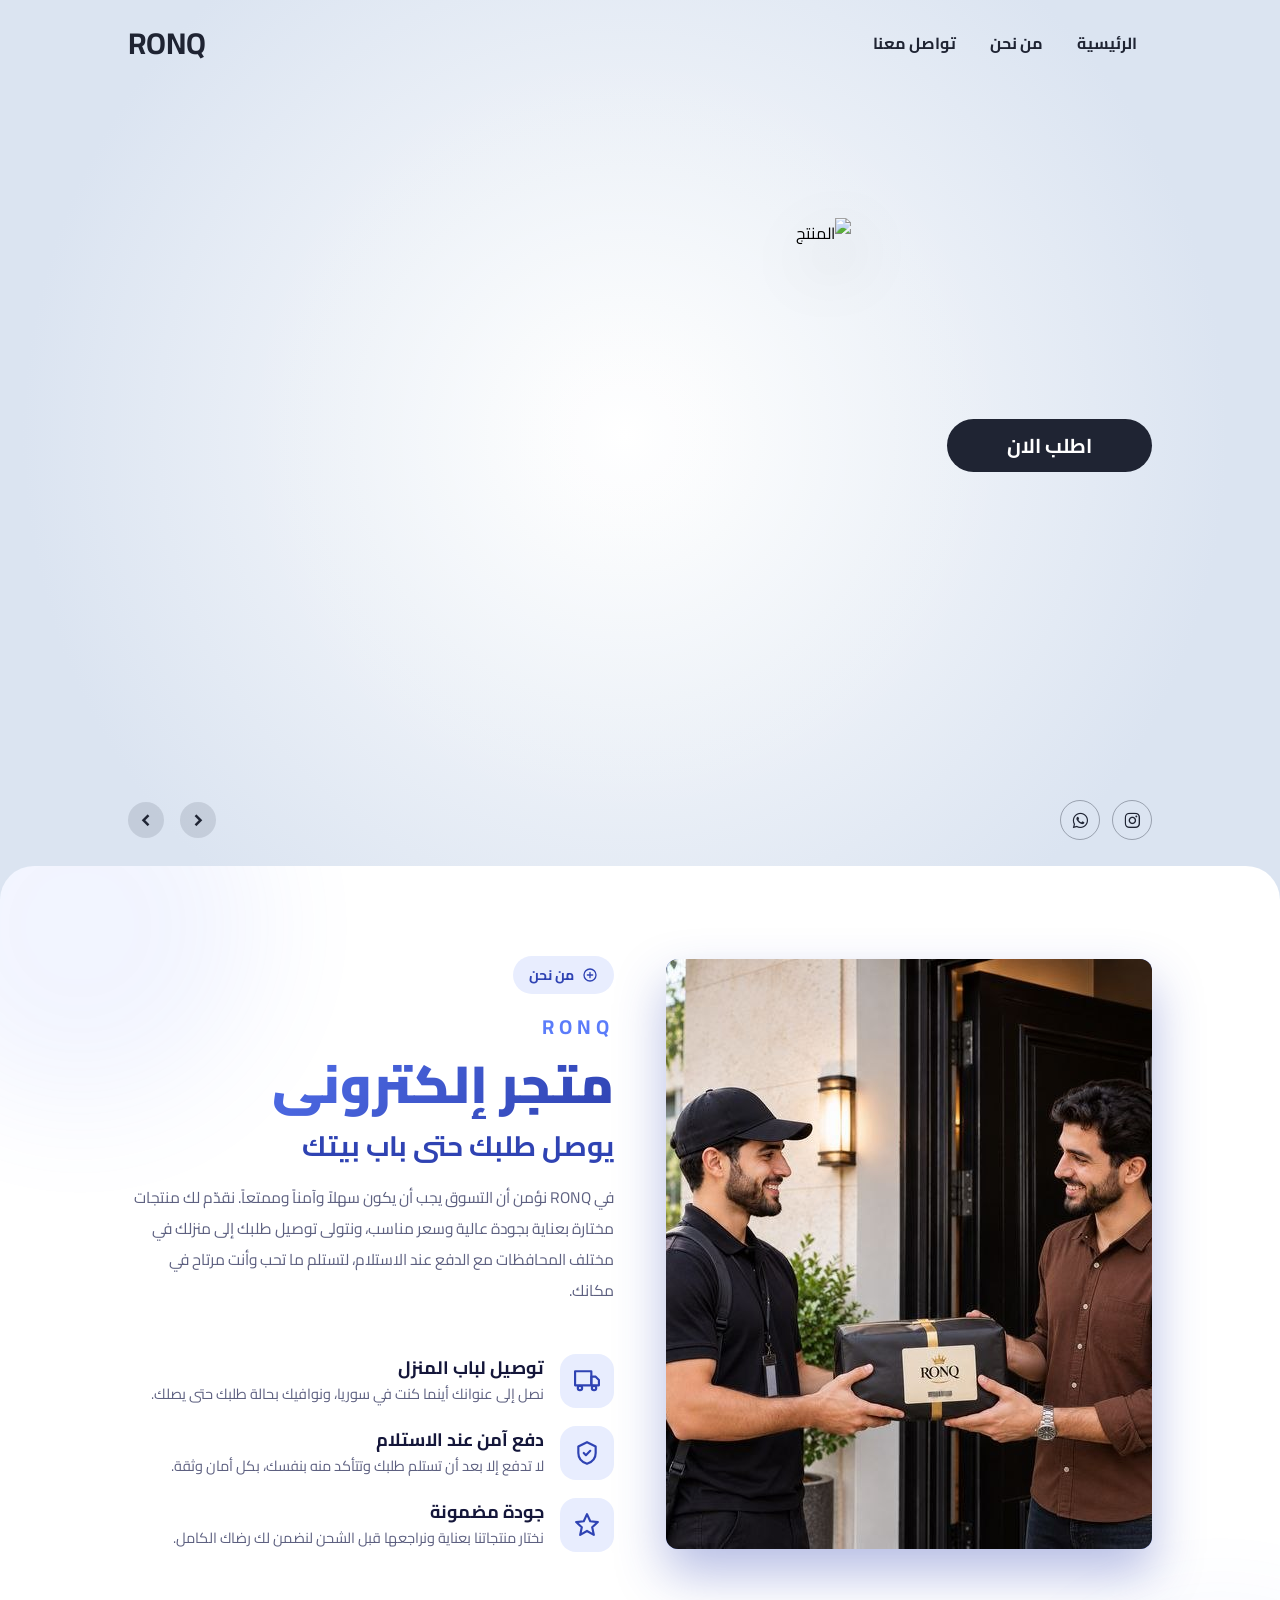
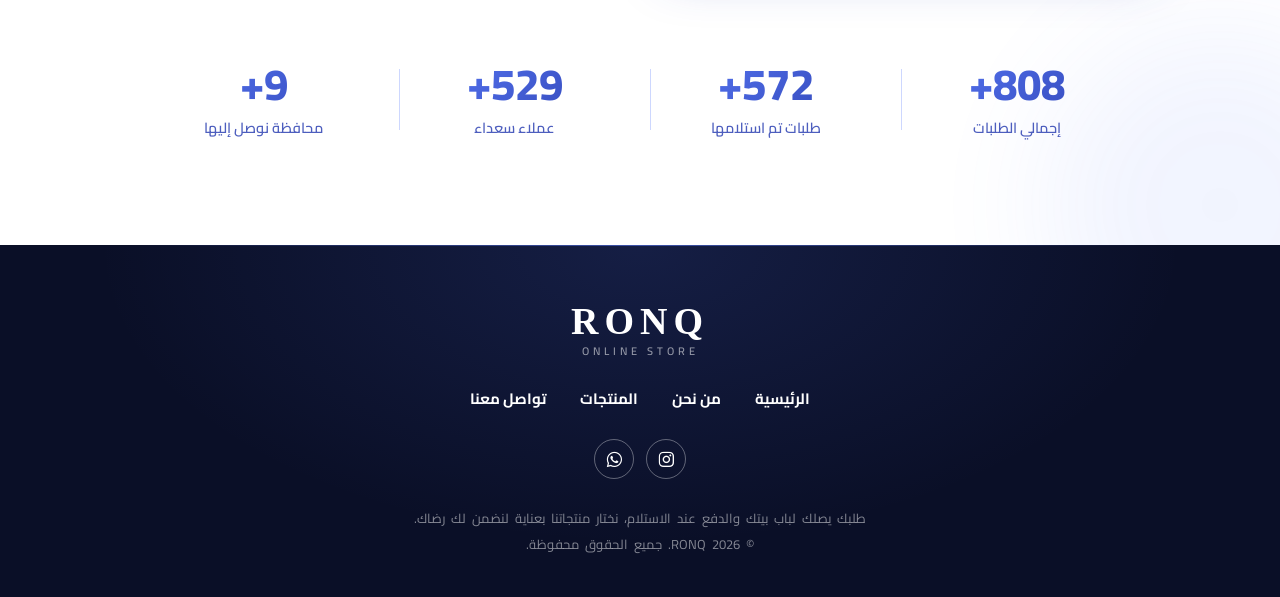
==== commit 29ab3b92: "Add files via upload" ====
--- a/index.html
+++ b/index.html
@@ -50,16 +50,16 @@
             <div class="mohtaoa">
 
                 <div class="text">
-                    <h1>نظارة شمسية رجالية بعدسات مربعة من برند persol الايطالية</h1>
-
-                    <p>نظارة تجمع بين الأناقة الكلاسيكية والطابع العصري لتناسب الإطلالات اليومية والرسمية </p>
+                    <h1></h1>
+
+                    <p></p>
 
                     <button class="atlopalan">اطلب الان</button>
                 </div>
 
                 <div class="imgs">
                     <!-- يضبطها الـ JS تلقائياً على أول منتج منشور في لوحة التحكم -->
-                    <img class="asd" src="imgs/النظارة_فقط_دون_مساحات_خلفية.png" alt="المنتج">
+                    <img class="asd" src="" alt="المنتج">
                     <!-- الصور المصغّرة لبقية زوايا المنتج: يملؤها الـ JS من لوحة التحكم، لا تضف صوراً هنا -->
                     <div class="gallery" id="gallery" hidden></div>
                     <!-- شارة العرض: تظهر فقط للمنتجات التي كتب لها المشرف نص عرض -->
@@ -73,16 +73,12 @@
 
                     <div class="alsaer">
                         <!-- <p class="kdem">25$</p> -->
-                        <p class="jaaded"><strong class="price">20$</strong> <span>شاملة لاجور الشحن</span></p>
+                        <p class="jaaded"><strong class="price"></strong> <span></span></p>
                     </div>
 
                     <div class="overlay">
                         <ul>
-                            <li>تصميم إيطالي فاخر بلمسة عصرية</li>
-                            <li>عدسات داكنة بإطلالة أنيقة وجذابة</li>
-                            <li>إطار معدني أنيق بدون حواف كاملة</li>
-                            <li>تفاصيل فضية تضفي لمسة من الفخامة</li>
-                            <li>تصميم مستطيل يناسب مختلف الإطلالات</li>
+
                         </ul>
                     </div>
 
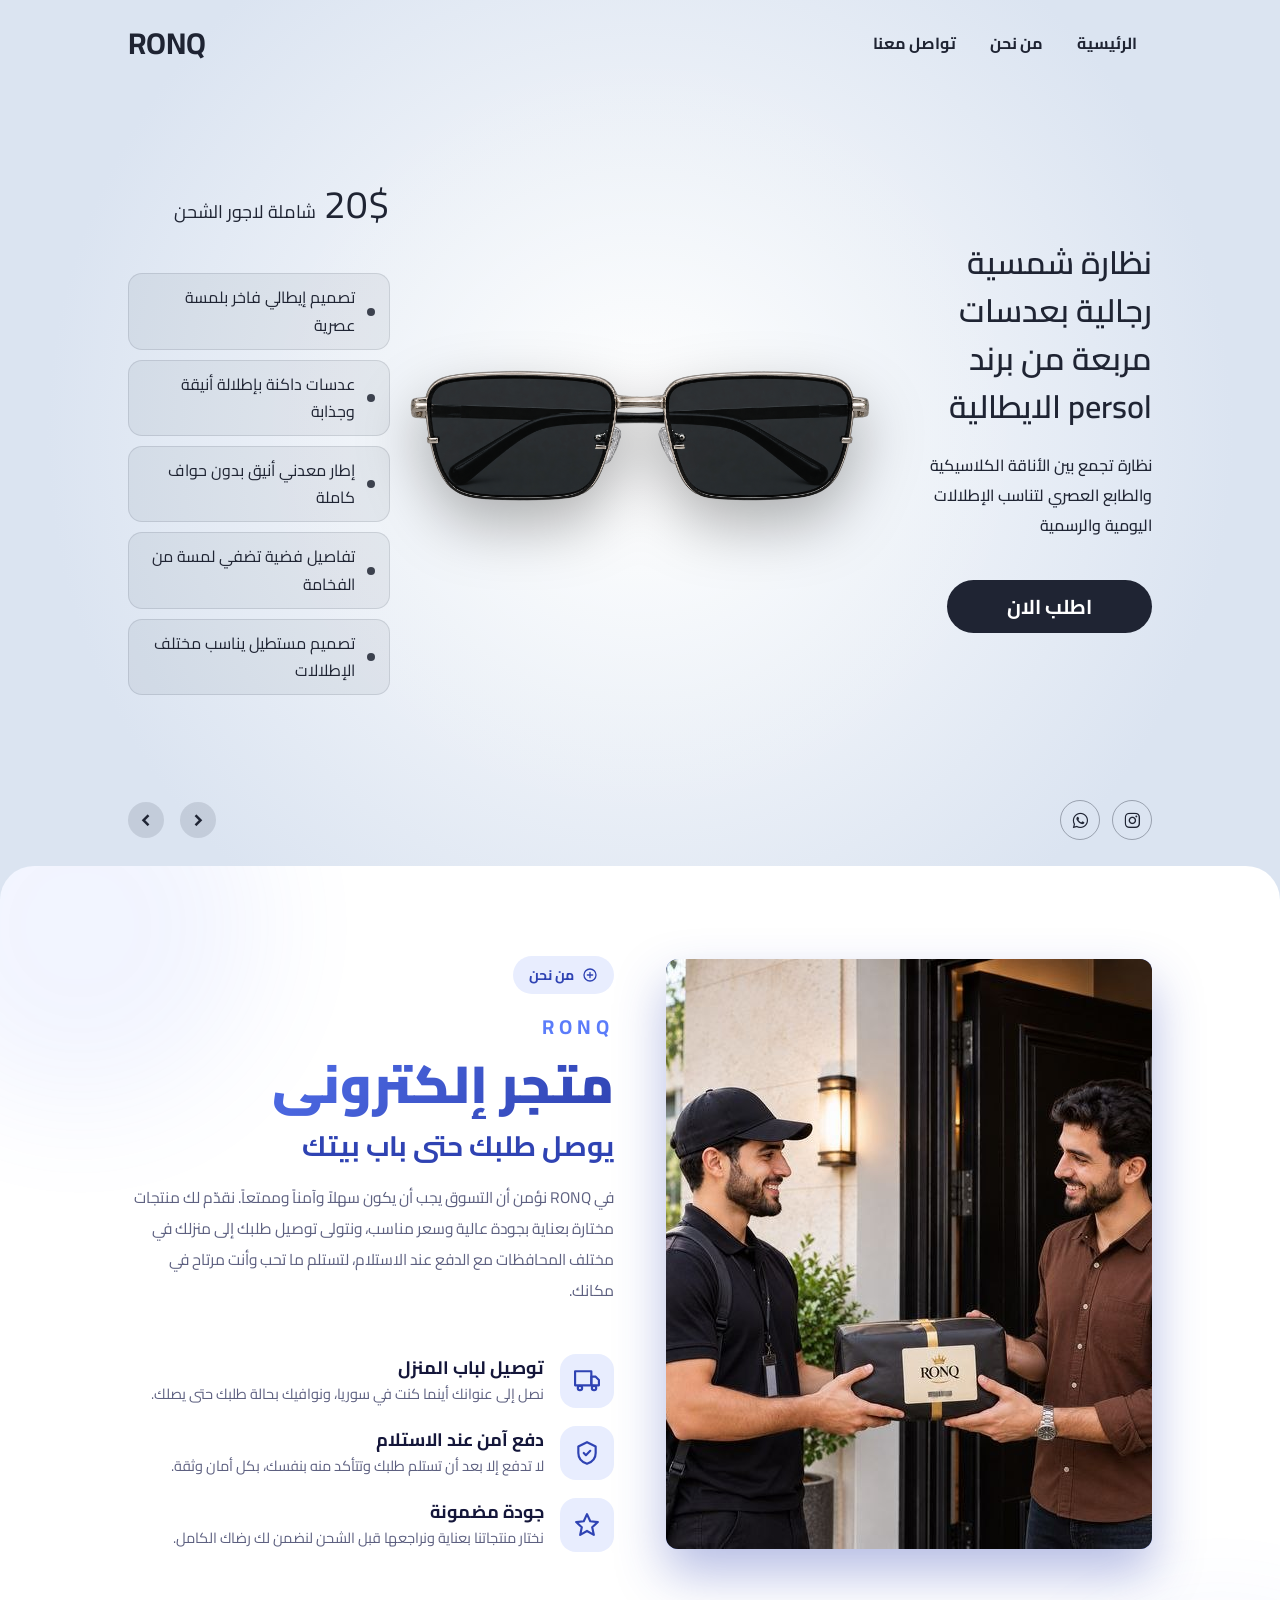
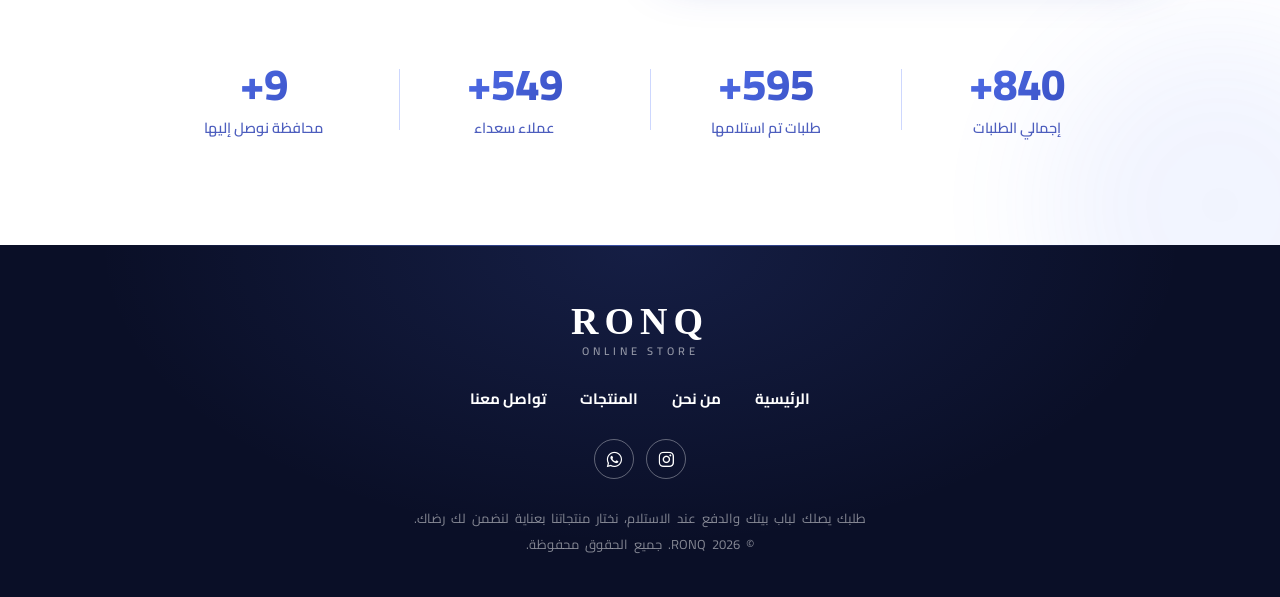
==== commit 6f977faa: "Add files via upload" ====
--- a/index.html
+++ b/index.html
@@ -50,16 +50,16 @@
             <div class="mohtaoa">
 
                 <div class="text">
-                    <h1></h1>
-
-                    <p></p>
+                    <h1>نظارة شمسية رجالية بعدسات مربعة من برند persol الايطالية</h1>
+
+                    <p>نظارة تجمع بين الأناقة الكلاسيكية والطابع العصري لتناسب الإطلالات اليومية والرسمية </p>
 
                     <button class="atlopalan">اطلب الان</button>
                 </div>
 
                 <div class="imgs">
                     <!-- يضبطها الـ JS تلقائياً على أول منتج منشور في لوحة التحكم -->
-                    <img class="asd" src="" alt="المنتج">
+                    <img class="asd" src="imgs/النظارة_فقط_دون_مساحات_خلفية.png" alt="المنتج">
                     <!-- الصور المصغّرة لبقية زوايا المنتج: يملؤها الـ JS من لوحة التحكم، لا تضف صوراً هنا -->
                     <div class="gallery" id="gallery" hidden></div>
                     <!-- شارة العرض: تظهر فقط للمنتجات التي كتب لها المشرف نص عرض -->
@@ -72,13 +72,17 @@
                 <div class="maizat">
 
                     <div class="alsaer">
-                        <!-- <p class="kdem">25$</p> -->
-                        <p class="jaaded"><strong class="price"></strong> <span></span></p>
+                        <p class="kdem"></p>
+                        <p class="jaaded"><strong class="price">20$</strong> <span>شاملة لاجور الشحن</span></p>
                     </div>
 
                     <div class="overlay">
                         <ul>
-
+                            <li>تصميم إيطالي فاخر بلمسة عصرية</li>
+                            <li>عدسات داكنة بإطلالة أنيقة وجذابة</li>
+                            <li>إطار معدني أنيق بدون حواف كاملة</li>
+                            <li>تفاصيل فضية تضفي لمسة من الفخامة</li>
+                            <li>تصميم مستطيل يناسب مختلف الإطلالات</li>
                         </ul>
                     </div>
 
--- a/ronq.css
+++ b/ronq.css
@@ -126,14 +126,12 @@
 
 /* اليمين: النص — العمودان الجانبيان متساويان ليبقى المنتج في منتصف الشاشة أفقياً */
 .text{
-    /* flex: 1 1 0;
-    min-width: 0; */
-    width: 28%;
+    flex: 1 1 0;
+    min-width: 0;
 }
 .maizat{
-    /* flex: 1 1 0;
-    min-width: 0; */
-    width: 25%;
+    flex: 1 1 0;
+    min-width: 0;
 }
 
 .text h1{
@@ -1348,4 +1346,7 @@
 @media (max-width: 600px){
     .imgs{ --gal-h: 76px; }
     .g-thumb{ width: 58px; height: 40px; }
-}+}
+/* شعار X داخل أيقونات التواصل */
+.x-logo{ display:block; width:1em; height:1em; }
+.shamelll.light .tauasul a .x-logo{ color: var(--ink); }
